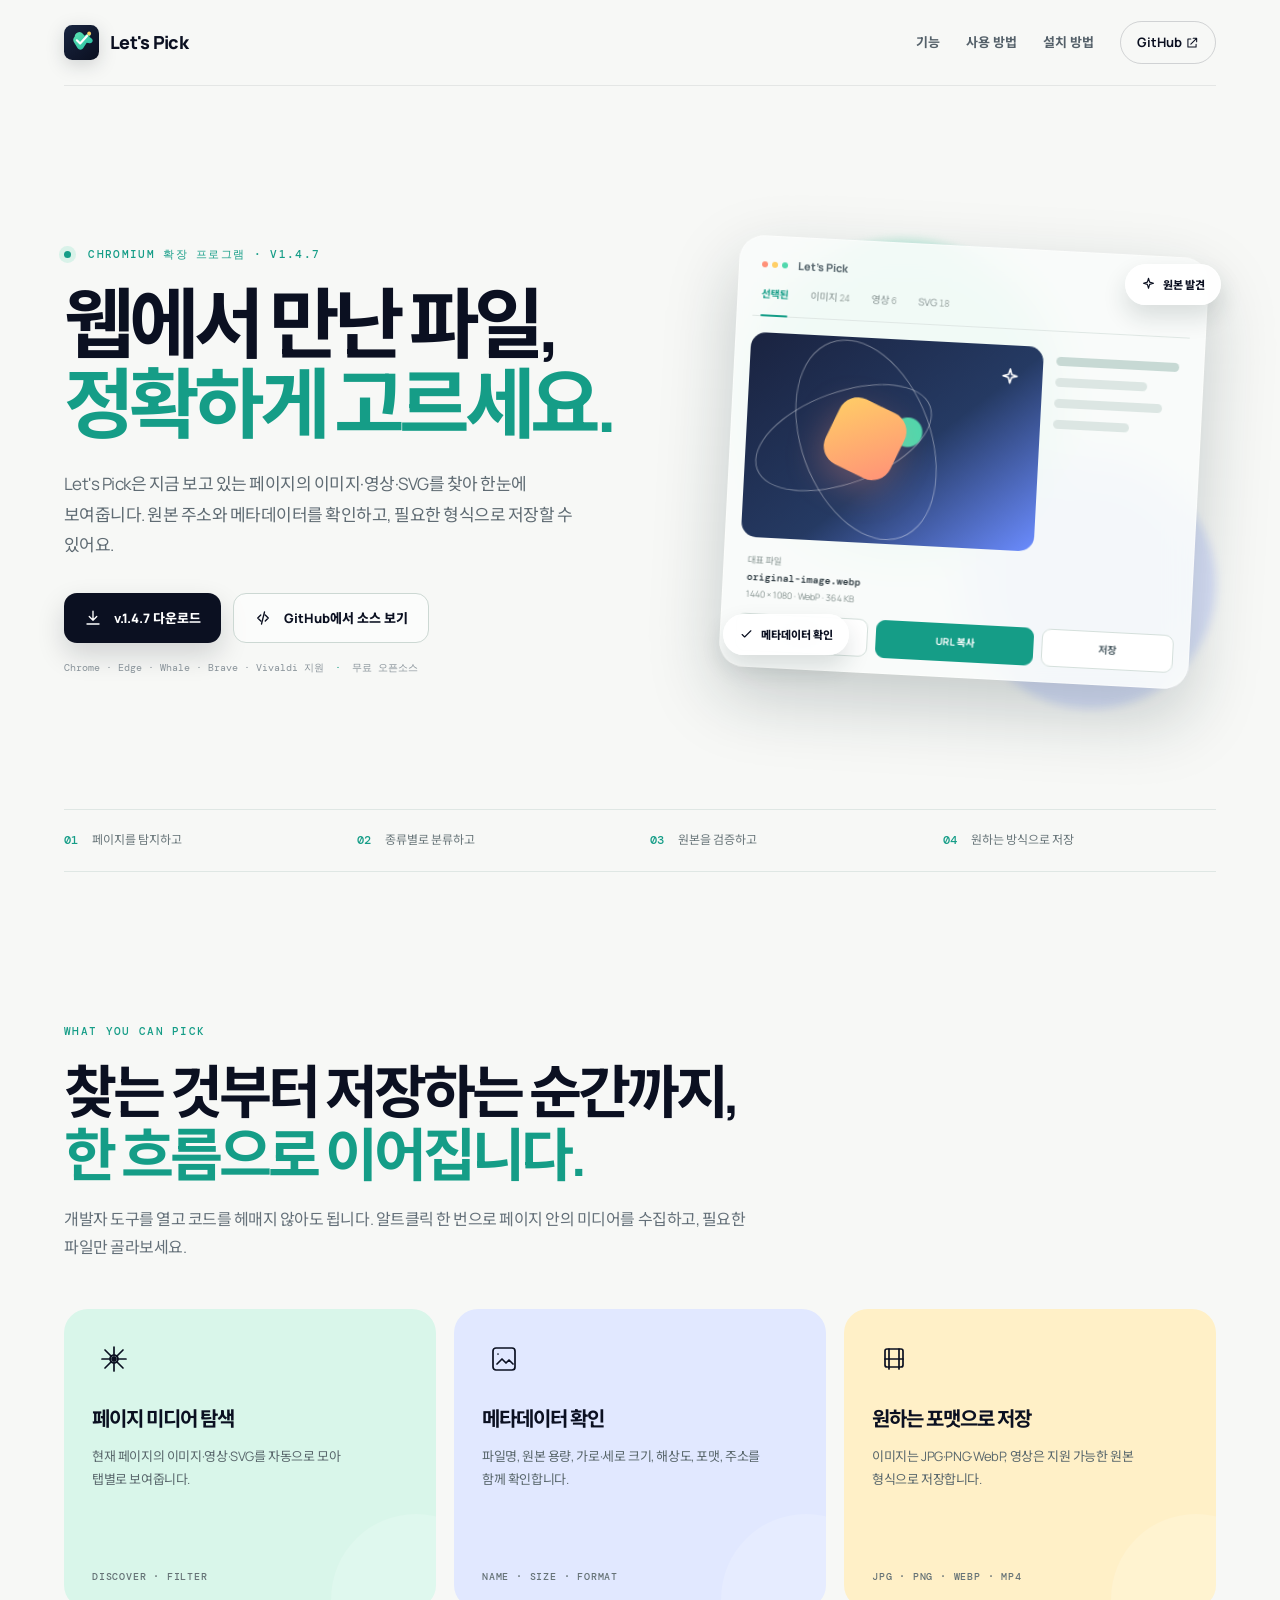
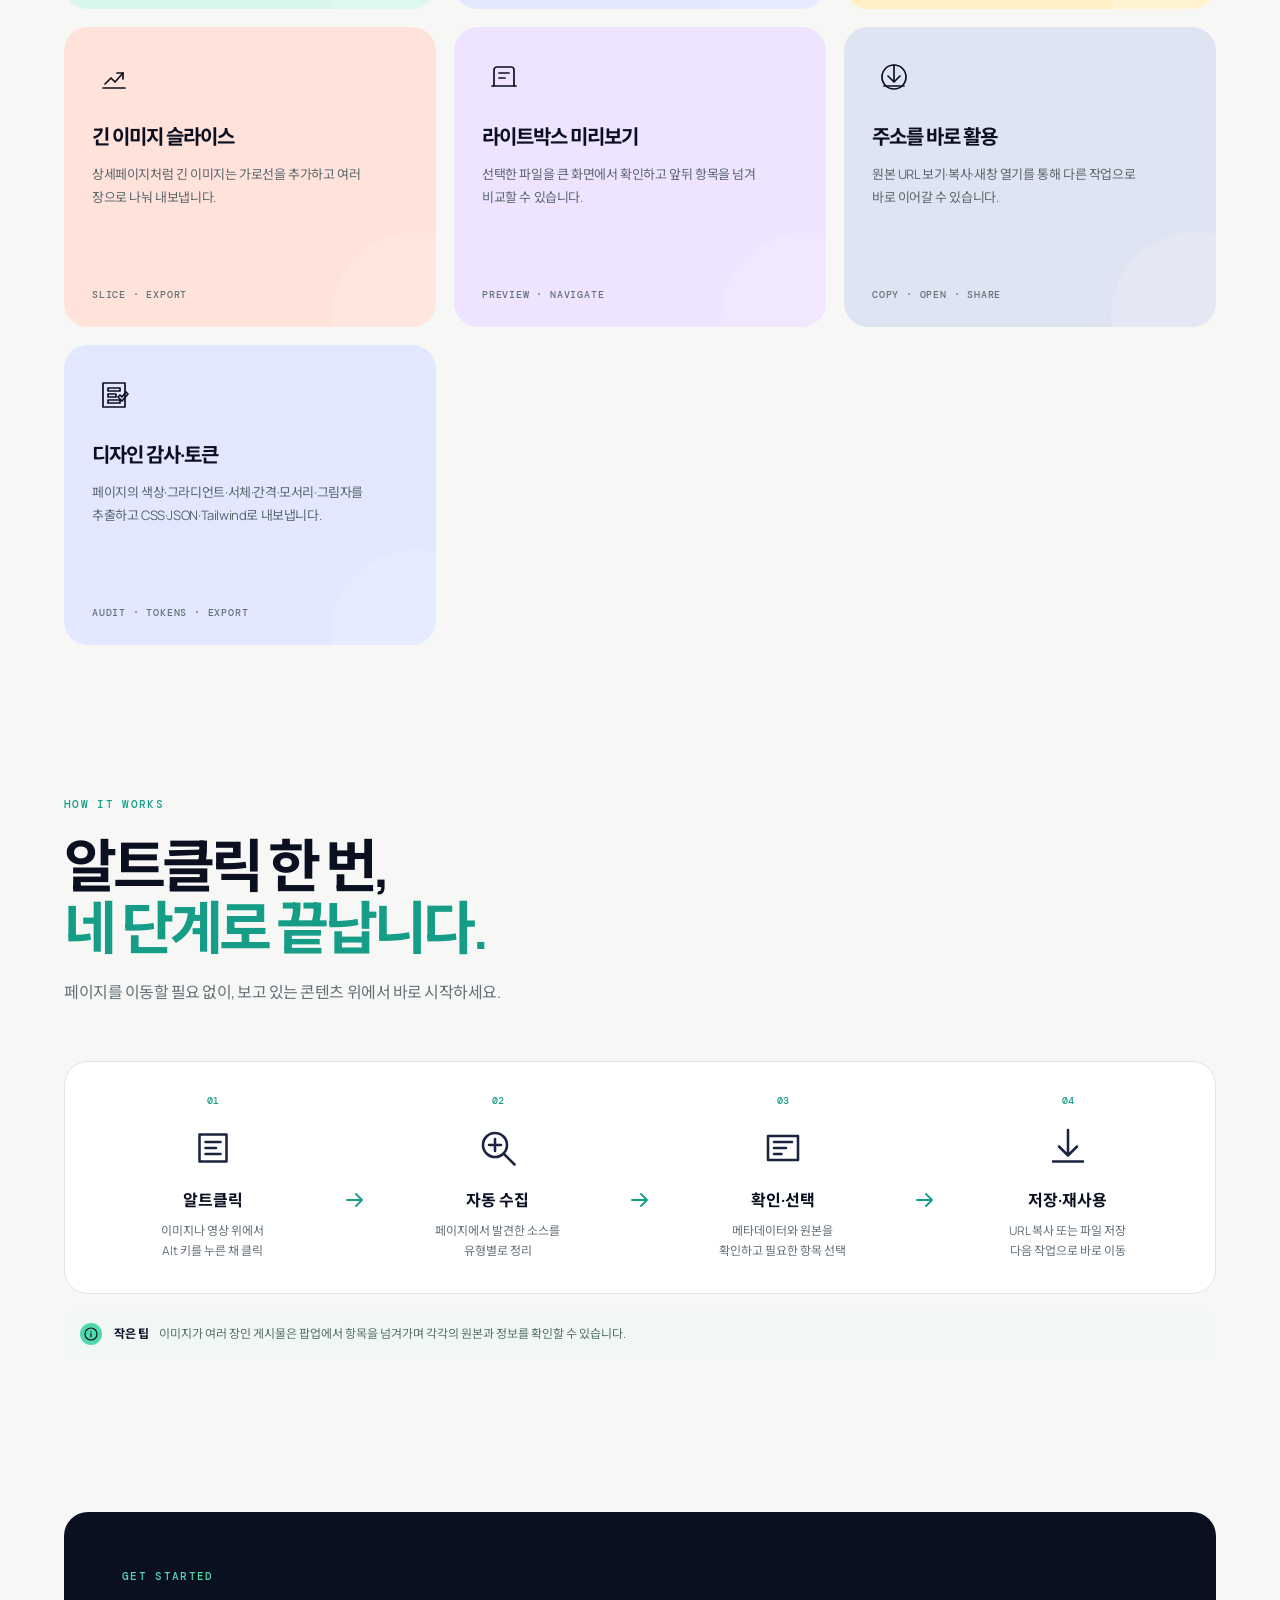
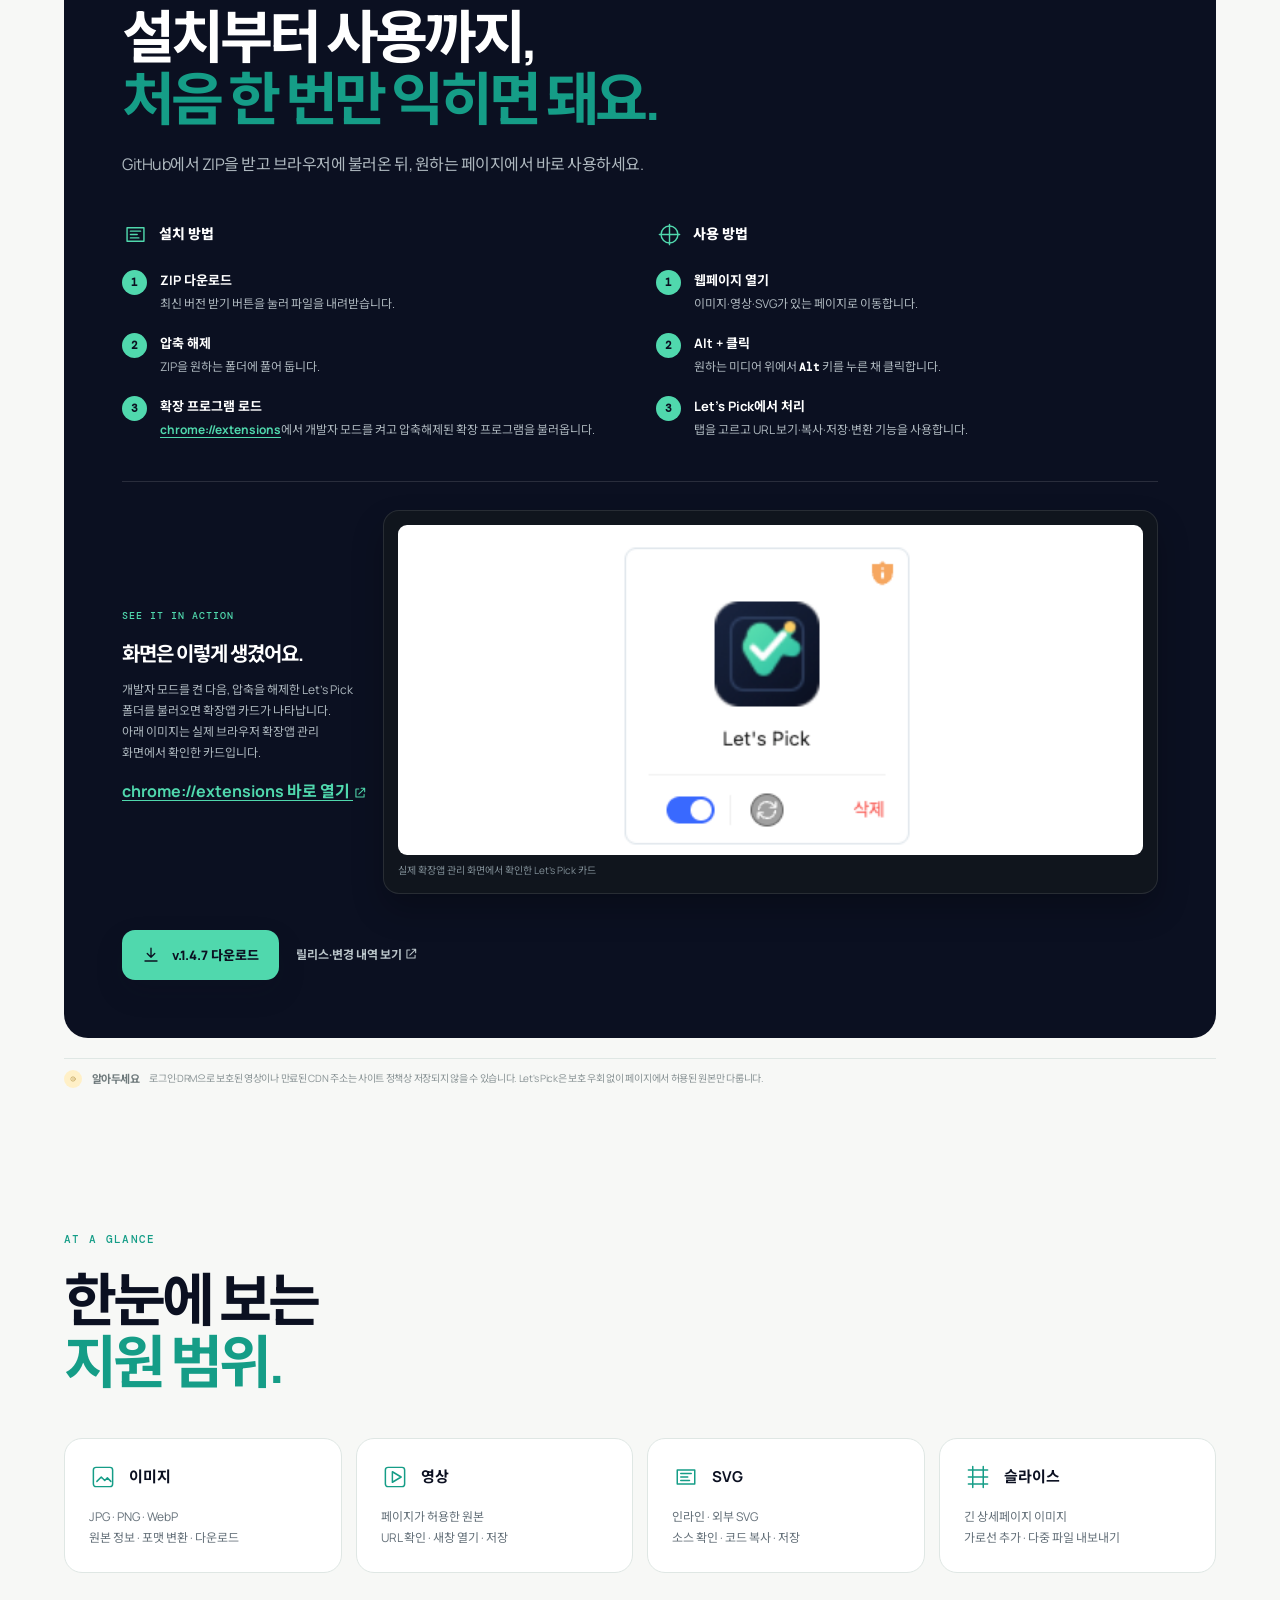
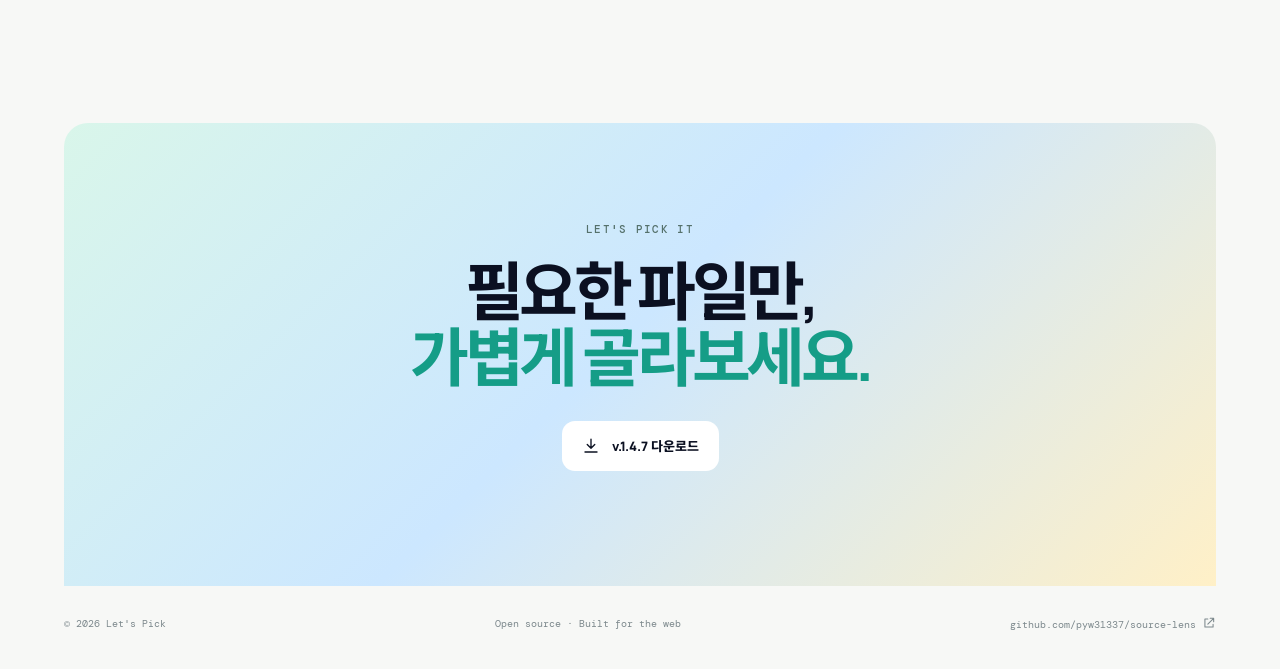
==== index.html @ cd260ec4 "Publish v1.4.7 icon alignment update" ====
<!doctype html>
<html lang="ko">
  <head>
    <meta charset="utf-8" />
    <meta name="viewport" content="width=device-width, initial-scale=1" />
    <meta name="theme-color" content="#f7f8f6" />
    <meta name="description" content="Let's Pick — 웹페이지의 이미지·영상·SVG 원본을 찾아 확인하고 저장하는 Chromium 확장 프로그램." />
    <meta property="og:type" content="website" />
    <meta property="og:site_name" content="Let's Pick" />
    <meta property="og:title" content="Let's Pick — 웹에서 발견한 파일을, 정확하게 고르세요" />
    <meta property="og:description" content="이미지, 영상, SVG의 원본 주소와 메타데이터를 확인하고 필요한 형식으로 저장하세요." />
    <meta property="og:url" content="https://pyw31337.github.io/pick/" />
    <title>Let's Pick — 웹에서 발견한 파일을, 정확하게 고르세요</title>
    <link rel="stylesheet" href="./lets-pick.css" />
    <style>
      .note-foot{grid-column:1 / -1;display:flex;align-items:center;gap:10px;padding:11px 0 0;border:0;border-top:1px solid var(--line);border-radius:0;background:transparent;min-height:0}
      .note-foot .note-mark{width:18px;height:18px;margin:0;font-size:10px}
      .note-foot h3{font-size:11px;margin:0;color:#6f7a7c}
      .note-foot p{font-size:10px;line-height:1.5;margin:0;color:#899395}
      .inline-link{color:var(--mint);font-weight:700;text-decoration:underline;text-underline-offset:3px;text-decoration-thickness:1px;white-space:nowrap}
      .install-screenshot{display:grid;grid-template-columns:minmax(220px,.3fr) minmax(0,1fr);gap:28px;align-items:center;margin-top:42px;padding-top:28px;border-top:1px solid rgba(255,255,255,.12)}
      .screenshot-kicker{font:500 10px 'DM Mono',monospace;letter-spacing:.1em;color:var(--mint)}
      .screenshot-copy h3{font-size:20px;letter-spacing:-.05em;margin:12px 0 10px}.screenshot-copy p{font-size:12px;line-height:1.75;color:#aeb8bf;margin-bottom:16px}.install-screenshot figure{margin:0;min-width:0;padding:14px;border:1px solid rgba(255,255,255,.1);border-radius:16px;background:#10151d;box-shadow:0 16px 32px rgba(0,0,0,.24)}.install-screenshot img{display:block;width:100%;height:clamp(240px,28vw,330px);object-fit:contain;object-position:center;border-radius:9px;background:#fff}.install-screenshot figcaption{font-size:10px;color:#829098;margin-top:8px}
      @media(max-width:620px){.note-foot{align-items:flex-start}.note-foot p{font-size:9px}}
      @media(max-width:760px){.install-screenshot{grid-template-columns:1fr}.screenshot-copy p{max-width:440px}}
    </style>
  </head>
  <body>
    <svg class="icon-sprite" aria-hidden="true" focusable="false">
      <symbol id="icon-download" viewBox="0 0 24 24"><path d="M12 3v12m-5-5 5 5 5-5M4 20h16" /></symbol>
      <symbol id="icon-external" viewBox="0 0 24 24"><path d="M14 4h6v6M20 4 10 14M19 14v5H5V5h5" /></symbol>
      <symbol id="icon-source" viewBox="0 0 24 24"><path d="m9 8-4 4 4 4M15 8l4 4-4 4M14 4l-4 16" /></symbol>
      <symbol id="icon-spark" viewBox="0 0 24 24"><path d="m12 2 1.8 6.2L20 10l-6.2 1.8L12 18l-1.8-6.2L4 10l6.2-1.8L12 2Z" /></symbol>
      <symbol id="icon-check" viewBox="0 0 24 24"><path d="m5 12 4 4L19 6" /></symbol>
      <symbol id="icon-arrow-right" viewBox="0 0 24 24"><path d="M4 12h15m-6-6 6 6-6 6" /></symbol>
      <symbol id="icon-info" viewBox="0 0 24 24"><circle cx="12" cy="12" r="9" /><path d="M12 11v5M12 8h.01" /></symbol>
    </svg>
    <div class="page-shell">
      <header class="site-header">
        <a class="brand" href="./" aria-label="Let's Pick 홈">
          <svg class="brand-mark" viewBox="0 0 128 128" aria-hidden="true">
            <defs>
              <linearGradient id="brand-bg" x1="8" y1="4" x2="120" y2="124" gradientUnits="userSpaceOnUse"><stop stop-color="#18243f" /><stop offset="1" stop-color="#0b1021" /></linearGradient>
              <linearGradient id="brand-accent" x1="22" y1="22" x2="102" y2="106" gradientUnits="userSpaceOnUse"><stop stop-color="#62e6b1" /><stop offset="1" stop-color="#20b9a3" /></linearGradient>
            </defs>
            <rect width="128" height="128" rx="30" fill="url(#brand-bg)" />
            <path d="M39 43a17 17 0 0 1 30-11l6 7 9-6a10 10 0 0 1 14 3l-6 7 9 6a10 10 0 0 1-7 18l-11-2-13 20a12 12 0 0 1-20 0L37 64a17 17 0 0 1 2-21Z" fill="url(#brand-accent)" />
            <path d="m47 56 12 12 25-28" fill="none" stroke="#fff" stroke-width="8" stroke-linecap="round" stroke-linejoin="round" />
            <circle cx="92" cy="31" r="7" fill="#ffcf66" />
          </svg>
          <span>Let's Pick</span>
        </a>
        <nav class="top-nav" aria-label="페이지 메뉴">
          <a href="#features">기능</a>
          <a href="#how-it-works">사용 방법</a>
          <a href="#install">설치 방법</a>
          <a class="nav-cta" href="https://github.com/pyw31337/source-lens" target="_blank" rel="noreferrer">GitHub <svg class="ui-icon ui-icon-inline" aria-hidden="true"><use href="#icon-external" /></svg></a>
        </nav>
      </header>

      <main>
        <section class="hero" aria-labelledby="hero-title">
          <div class="hero-copy">
            <p class="eyebrow"><span class="status-dot"></span> Chromium 확장 프로그램 · v1.4.7</p>
            <h1 id="hero-title">웹에서 만난 파일,<br /><em>정확하게 고르세요.</em></h1>
            <p class="hero-lede">Let's Pick은 지금 보고 있는 페이지의 이미지·영상·SVG를 찾아 한눈에 보여줍니다. 원본 주소와 메타데이터를 확인하고, 필요한 형식으로 저장할 수 있어요.</p>
            <div class="hero-actions">
              <a class="button button-primary" href="./assets/lets-pick-v1.4.7.zip" download><svg class="button-icon" aria-hidden="true"><use href="#icon-download" /></svg> v.1.4.7 다운로드</a>
              <a class="button button-secondary" href="https://github.com/pyw31337/source-lens" target="_blank" rel="noreferrer"><svg class="button-icon" aria-hidden="true"><use href="#icon-source" /></svg> GitHub에서 소스 보기</a>
            </div>
            <p class="microcopy">Chrome · Edge · Whale · Brave · Vivaldi 지원 <span>·</span> 무료 오픈소스</p>
          </div>

          <div class="hero-visual" aria-label="Let's Pick 패널 미리보기">
            <div class="glow glow-a"></div><div class="glow glow-b"></div>
            <div class="panel-window">
              <div class="panel-topbar"><span class="window-dots"><i></i><i></i><i></i></span><span class="panel-title">Let's Pick</span><span class="panel-version">1.4.4</span></div>
              <div class="panel-tabs"><b>선택된</b><span>이미지 <strong>24</strong></span><span>영상 <strong>6</strong></span><span>SVG <strong>18</strong></span></div>
              <div class="panel-preview"><div class="preview-art"><span class="art-orbit orbit-one"></span><span class="art-orbit orbit-two"></span><span class="art-core"></span><svg class="art-star ui-icon" aria-hidden="true"><use href="#icon-spark" /></svg></div><div class="preview-lines"><i></i><i></i><i></i><i></i></div></div>
              <div class="panel-meta"><span>대표 파일</span><b>original-image.webp</b><small>1440 × 1080 · WebP · 364 KB</small></div>
              <div class="panel-actions"><button>URL 보기</button><button class="active">URL 복사</button><button>저장</button></div>
            </div>
            <div class="float-chip chip-one"><svg class="ui-icon" aria-hidden="true"><use href="#icon-spark" /></svg> 원본 발견</div><div class="float-chip chip-two"><svg class="ui-icon" aria-hidden="true"><use href="#icon-check" /></svg> 메타데이터 확인</div>
          </div>
        </section>

        <section class="trust-strip" aria-label="Let's Pick 사용 흐름">
          <div><strong>01</strong><span>페이지를 탐지하고</span></div><div><strong>02</strong><span>종류별로 분류하고</span></div><div><strong>03</strong><span>원본을 검증하고</span></div><div><strong>04</strong><span>원하는 방식으로 저장</span></div>
        </section>

        <section id="features" class="section" aria-labelledby="features-title">
          <div class="section-heading"><p class="eyebrow">WHAT YOU CAN PICK</p><h2 id="features-title">찾는 것부터 저장하는 순간까지,<br /><em>한 흐름으로 이어집니다.</em></h2><p>개발자 도구를 열고 코드를 헤매지 않아도 됩니다. 알트클릭 한 번으로 페이지 안의 미디어를 수집하고, 필요한 파일만 골라보세요.</p></div>
          <div class="feature-grid feature-grid-six">
            <article class="feature-card card-green"><div class="feature-icon icon-line" aria-hidden="true"><svg viewBox="0 0 32 32"><path d="M4 16h24M16 4v24M7 7l18 18M25 7 7 25"/><circle cx="16" cy="16" r="4"/></svg></div><h3>페이지 미디어 탐색</h3><p>현재 페이지의 이미지·영상·SVG를 자동으로 모아 탭별로 보여줍니다.</p><span class="feature-tag">DISCOVER · FILTER</span></article>
            <article class="feature-card card-blue"><div class="feature-icon icon-line" aria-hidden="true"><svg viewBox="0 0 32 32"><rect x="5" y="5" width="22" height="22" rx="3"/><path d="M9 21 14 16l4 4 3-3 4 4M10 11h.01"/></svg></div><h3>메타데이터 확인</h3><p>파일명, 원본 용량, 가로·세로 크기, 해상도, 포맷, 주소를 함께 확인합니다.</p><span class="feature-tag">NAME · SIZE · FORMAT</span></article>
            <article class="feature-card card-yellow"><div class="feature-icon icon-line" aria-hidden="true"><svg viewBox="0 0 32 32"><path d="M7 22V8a2 2 0 0 1 2-2h14a2 2 0 0 1 2 2v14a2 2 0 0 1-2 2H9a2 2 0 0 1-2-2Z"/><path d="M11 6v20M21 6v20M7 16h18"/></svg></div><h3>원하는 포맷으로 저장</h3><p>이미지는 JPG·PNG·WebP, 영상은 지원 가능한 원본 형식으로 저장합니다.</p><span class="feature-tag">JPG · PNG · WEBP · MP4</span></article>
            <article class="feature-card card-coral"><div class="feature-icon icon-line" aria-hidden="true"><svg viewBox="0 0 32 32"><path d="m7 23 6-6 4 4 8-9"/><path d="m19 12 6 0 0 6"/><path d="M5 27h22"/></svg></div><h3>긴 이미지 슬라이스</h3><p>상세페이지처럼 긴 이미지는 가로선을 추가하고 여러 장으로 나눠 내보냅니다.</p><span class="feature-tag">SLICE · EXPORT</span></article>
            <article class="feature-card card-purple"><div class="feature-icon icon-line" aria-hidden="true"><svg viewBox="0 0 32 32"><path d="M6 25V9a3 3 0 0 1 3-3h14a3 3 0 0 1 3 3v16"/><path d="M4 25h24M11 12h10M11 17h6"/></svg></div><h3>라이트박스 미리보기</h3><p>선택한 파일을 큰 화면에서 확인하고 앞뒤 항목을 넘겨 비교할 수 있습니다.</p><span class="feature-tag">PREVIEW · NAVIGATE</span></article>
            <article class="feature-card card-ink"><div class="feature-icon icon-line" aria-hidden="true"><svg viewBox="0 0 32 32"><path d="M16 4v17M10 15l6 6 6-6M6 25h20"/><circle cx="16" cy="16" r="12"/></svg></div><h3>주소를 바로 활용</h3><p>원본 URL 보기·복사·새창 열기를 통해 다른 작업으로 바로 이어갈 수 있습니다.</p><span class="feature-tag">COPY · OPEN · SHARE</span></article>
            <article class="feature-card card-blue"><div class="feature-icon icon-line" aria-hidden="true"><svg viewBox="0 0 32 32"><path d="M5 4h22v24H5V4Zm5 5h12v3H10V9Zm0 6h8v3h-8v-3Zm0 6h12v3H10v-3Z"/><path d="m22 16 2 2 4-5 2 2-6 7-4-4 2-2Z"/></svg></div><h3>디자인 감사·토큰</h3><p>페이지의 색상·그라디언트·서체·간격·모서리·그림자를 추출하고 CSS·JSON·Tailwind로 내보냅니다.</p><span class="feature-tag">AUDIT · TOKENS · EXPORT</span></article>
          </div>
        </section>

        <section id="how-it-works" class="how-section" aria-labelledby="how-title">
          <div class="section-heading"><p class="eyebrow">HOW IT WORKS</p><h2 id="how-title">알트클릭 한 번,<br /><em>네 단계로 끝납니다.</em></h2><p>페이지를 이동할 필요 없이, 보고 있는 콘텐츠 위에서 바로 시작하세요.</p></div>
          <div class="flow-diagram" aria-label="Let's Pick 동작 흐름">
            <div class="flow-step"><span class="flow-number">01</span><div class="flow-icon icon-line"><svg viewBox="0 0 32 32"><path d="M7 7h18v18H7z"/><path d="M11 12h10M11 16h7M11 20h10"/></svg></div><h3>알트클릭</h3><p>이미지나 영상 위에서<br />Alt 키를 누른 채 클릭</p></div><svg class="flow-arrow ui-icon" aria-hidden="true"><use href="#icon-arrow-right" /></svg>
            <div class="flow-step"><span class="flow-number">02</span><div class="flow-icon icon-line"><svg viewBox="0 0 32 32"><circle cx="14" cy="14" r="8"/><path d="m20 20 7 7M14 10v8M10 14h8"/></svg></div><h3>자동 수집</h3><p>페이지에서 발견한 소스를<br />유형별로 정리</p></div><svg class="flow-arrow ui-icon" aria-hidden="true"><use href="#icon-arrow-right" /></svg>
            <div class="flow-step"><span class="flow-number">03</span><div class="flow-icon icon-line"><svg viewBox="0 0 32 32"><path d="M6 8h20v16H6z"/><path d="M10 12h12M10 16h8M10 20h5"/></svg></div><h3>확인·선택</h3><p>메타데이터와 원본을<br />확인하고 필요한 항목 선택</p></div><svg class="flow-arrow ui-icon" aria-hidden="true"><use href="#icon-arrow-right" /></svg>
            <div class="flow-step"><span class="flow-number">04</span><div class="flow-icon icon-line"><svg viewBox="0 0 32 32"><path d="M16 4v17M10 15l6 6 6-6M6 25h20"/></svg></div><h3>저장·재사용</h3><p>URL 복사 또는 파일 저장<br />다음 작업으로 바로 이동</p></div>
          </div>
          <div class="tip-row"><svg class="tip-icon ui-icon" aria-hidden="true"><use href="#icon-info" /></svg><p><strong>작은 팁</strong> 이미지가 여러 장인 게시물은 팝업에서 항목을 넘겨가며 각각의 원본과 정보를 확인할 수 있습니다.</p></div>
        </section>

        <section id="install" class="install-section" aria-labelledby="install-title">
          <div class="install-card">
            <div class="section-heading"><p class="eyebrow">GET STARTED</p><h2 id="install-title">설치부터 사용까지,<br /><em>처음 한 번만 익히면 돼요.</em></h2><p>GitHub에서 ZIP을 받고 브라우저에 불러온 뒤, 원하는 페이지에서 바로 사용하세요.</p></div>
            <div class="guide-columns">
              <div class="guide-block"><div class="guide-label"><span class="guide-icon icon-line"><svg viewBox="0 0 32 32"><path d="M6 8h20v16H6z"/><path d="M10 12h12M10 16h8M10 20h10"/></svg></span><span>설치 방법</span></div><ol class="steps"><li><span>1</span><div><strong>ZIP 다운로드</strong><p>최신 버전 받기 버튼을 눌러 파일을 내려받습니다.</p></div></li><li><span>2</span><div><strong>압축 해제</strong><p>ZIP을 원하는 폴더에 풀어 둡니다.</p></div></li><li><span>3</span><div><strong>확장 프로그램 로드</strong><p><a class="inline-link" href="chrome://extensions">chrome://extensions</a>에서 개발자 모드를 켜고 압축해제된 확장 프로그램을 불러옵니다.</p></div></li></ol></div>
              <div class="guide-block guide-use"><div class="guide-label"><span class="guide-icon icon-line"><svg viewBox="0 0 32 32"><path d="M16 4v24M4 16h24"/><circle cx="16" cy="16" r="10"/></svg></span><span>사용 방법</span></div><ol class="steps"><li><span>1</span><div><strong>웹페이지 열기</strong><p>이미지·영상·SVG가 있는 페이지로 이동합니다.</p></div></li><li><span>2</span><div><strong>Alt + 클릭</strong><p>원하는 미디어 위에서 <b>Alt</b> 키를 누른 채 클릭합니다.</p></div></li><li><span>3</span><div><strong>Let's Pick에서 처리</strong><p>탭을 고르고 URL 보기·복사·저장·변환 기능을 사용합니다.</p></div></li></ol></div>
            </div>
            <div class="install-screenshot">
              <div class="screenshot-copy"><span class="screenshot-kicker">SEE IT IN ACTION</span><h3>화면은 이렇게 생겼어요.</h3><p>개발자 모드를 켠 다음, 압축을 해제한 Let's Pick 폴더를 불러오면 확장앱 카드가 나타납니다. 아래 이미지는 실제 브라우저 확장앱 관리 화면에서 확인한 카드입니다.</p><a class="inline-link" href="chrome://extensions">chrome://extensions 바로 열기 <svg class="ui-icon ui-icon-inline" aria-hidden="true"><use href="#icon-external" /></svg></a></div>
              <figure><img src="./assets/chrome-extensions-install.png?v=1.4.7" alt="실제 브라우저 확장앱 관리 화면에 표시된 Let's Pick 카드" /><figcaption>실제 확장앱 관리 화면에서 확인한 Let's Pick 카드</figcaption></figure>
            </div>
            <div class="install-actions"><a class="button button-primary" href="./assets/lets-pick-v1.4.7.zip" download><svg class="button-icon" aria-hidden="true"><use href="#icon-download" /></svg> v.1.4.7 다운로드</a><a class="text-link" href="https://github.com/pyw31337/source-lens/releases" target="_blank" rel="noreferrer">릴리스·변경 내역 보기 <svg class="ui-icon ui-icon-inline" aria-hidden="true"><use href="#icon-external" /></svg></a></div>
          </div>
          <aside class="note-card note-foot"><svg class="note-mark ui-icon" aria-hidden="true"><use href="#icon-info" /></svg><h3>알아두세요</h3><p>로그인·DRM으로 보호된 영상이나 만료된 CDN 주소는 사이트 정책상 저장되지 않을 수 있습니다. Let's Pick은 보호 우회 없이 페이지에서 허용된 원본만 다룹니다.</p></aside>
        </section>

        <section class="details-section" aria-labelledby="details-title"><div class="section-heading"><p class="eyebrow">AT A GLANCE</p><h2 id="details-title">한눈에 보는<br /><em>지원 범위.</em></h2></div><div class="details-grid"><div class="detail-item"><div class="detail-top"><span class="detail-symbol icon-line"><svg viewBox="0 0 32 32"><rect x="5" y="5" width="22" height="22" rx="3"/><path d="M9 21 14 16l4 4 3-3 4 4"/></svg></span><strong>이미지</strong></div><p>JPG · PNG · WebP<br />원본 정보 · 포맷 변환 · 다운로드</p></div><div class="detail-item"><div class="detail-top"><span class="detail-symbol icon-line"><svg viewBox="0 0 32 32"><path d="m13 10 10 6-10 6V10Z"/><rect x="5" y="5" width="22" height="22" rx="3"/></svg></span><strong>영상</strong></div><p>페이지가 허용한 원본<br />URL 확인 · 새창 열기 · 저장</p></div><div class="detail-item"><div class="detail-top"><span class="detail-symbol icon-line"><svg viewBox="0 0 32 32"><path d="M6 8h20v16H6z"/><path d="M10 12h12M10 16h8M10 20h10"/></svg></span><strong>SVG</strong></div><p>인라인 · 외부 SVG<br />소스 확인 · 코드 복사 · 저장</p></div><div class="detail-item"><div class="detail-top"><span class="detail-symbol icon-line"><svg viewBox="0 0 32 32"><path d="M5 8h22M5 16h22M5 24h22"/><path d="M10 4v24M22 4v24"/></svg></span><strong>슬라이스</strong></div><p>긴 상세페이지 이미지<br />가로선 추가 · 다중 파일 내보내기</p></div></div></section>

        <section class="closing" aria-labelledby="closing-title"><p class="eyebrow">LET'S PICK IT</p><h2 id="closing-title">필요한 파일만,<br /><em>가볍게 골라보세요.</em></h2><a class="button button-light" href="./assets/lets-pick-v1.4.7.zip" download><svg class="button-icon" aria-hidden="true"><use href="#icon-download" /></svg> v.1.4.7 다운로드</a></section>
      </main>

      <footer class="site-footer"><span>© 2026 Let's Pick</span><span>Open source · Built for the web</span><a href="https://github.com/pyw31337/source-lens" target="_blank" rel="noreferrer">github.com/pyw31337/source-lens <svg class="ui-icon ui-icon-inline" aria-hidden="true"><use href="#icon-external" /></svg></a></footer>
    </div>
  </body>
</html>
---- lets-pick.css ----
@import url('https://fonts.googleapis.com/css2?family=DM+Mono:wght@400;500&family=Manrope:wght@400;500;600;700;800&family=Noto+Sans+KR:wght@400;500;600;700;800&display=swap');

:root{--ink:#0b1021;--ink-soft:#1a2340;--paper:#f7f8f6;--muted:#647079;--line:#dfe7e4;--mint:#50d8ad;--mint-deep:#159d87;--yellow:#ffcf66;--blue:#7996ff;--coral:#ff9078;--purple:#dfc8ff;--radius:24px}
*{box-sizing:border-box}
html{scroll-behavior:smooth}
body{margin:0;background:var(--paper);color:var(--ink);font-family:Manrope,'Noto Sans KR',system-ui,sans-serif;line-height:1.55;overflow-x:hidden;word-break:keep-all;overflow-wrap:break-word}
a{color:inherit;text-decoration:none}button{font:inherit}h1,h2,h3,p,li{word-break:keep-all;overflow-wrap:break-word}
.page-shell{max-width:1440px;margin:0 auto;padding:0 clamp(22px,5vw,76px)}
.site-header{height:86px;display:flex;align-items:center;justify-content:space-between;border-bottom:1px solid rgba(11,16,33,.08)}
.brand{display:inline-flex;align-items:center;gap:11px;font-size:18px;font-weight:800;letter-spacing:-.04em}.brand-mark{width:35px;height:35px;filter:drop-shadow(0 5px 9px rgba(11,16,33,.16))}
.top-nav{display:flex;align-items:center;gap:26px;font-size:13px;font-weight:700;color:#55616a}.top-nav a{transition:color .2s ease}.top-nav a:hover{color:var(--ink)}.top-nav .nav-cta{color:var(--ink);padding:10px 16px;border:1px solid rgba(11,16,33,.16);border-radius:99px}
.hero{display:grid;grid-template-columns:minmax(0,1fr) minmax(420px,.9fr);gap:clamp(30px,7vw,110px);align-items:center;padding:clamp(76px,10vw,145px) 0 100px}.eyebrow{font:500 11px/1.2 'DM Mono',monospace;letter-spacing:.12em;text-transform:uppercase;color:var(--mint-deep);margin:0 0 22px}.status-dot{width:7px;height:7px;border-radius:99px;display:inline-block;background:var(--mint-deep);box-shadow:0 0 0 5px rgba(80,216,173,.18);margin-right:9px}
h1,h2,h3,p{margin-top:0}h1{font-size:clamp(42px,6vw,78px);line-height:1.04;letter-spacing:-.075em;margin-bottom:26px}h1 em,h2 em{font-style:normal;color:var(--mint-deep)}.hero-lede{max-width:540px;color:#5f6b73;font-size:17px;line-height:1.8;margin-bottom:32px;letter-spacing:-.03em}
.hero-actions,.install-actions{display:flex;align-items:center;gap:12px;flex-wrap:wrap}.button{display:inline-flex;align-items:center;justify-content:center;gap:12px;min-height:50px;padding:0 20px;border-radius:13px;font-size:13px;font-weight:800;white-space:nowrap;transition:transform .2s ease,box-shadow .2s ease,background .2s ease}.button:hover{transform:translateY(-2px)}.button-icon{font-size:18px;line-height:1}.button-primary{background:var(--ink);color:#fff;box-shadow:0 12px 28px rgba(11,16,33,.16)}.button-primary:hover{box-shadow:0 17px 34px rgba(11,16,33,.22)}.button-secondary{border:1px solid #ccd8d3;background:rgba(255,255,255,.56)}.button-light{background:#fff;color:var(--ink)}.microcopy{font:400 10px 'DM Mono',monospace;color:#89939a;margin:18px 0 0}.microcopy span{padding:0 5px;color:var(--mint-deep)}
.hero-visual{position:relative;min-height:495px;display:flex;align-items:center;justify-content:center}.glow{position:absolute;border-radius:50%;filter:blur(4px)}.glow-a{width:320px;height:320px;background:rgba(80,216,173,.3);top:5%;left:6%}.glow-b{width:250px;height:250px;background:rgba(121,150,255,.24);bottom:0;right:0}.panel-window{position:relative;z-index:1;width:min(100%,470px);padding:15px;border:1px solid rgba(255,255,255,.38);border-radius:25px;background:rgba(249,252,251,.84);box-shadow:0 28px 70px rgba(20,40,45,.22);backdrop-filter:blur(20px);transform:rotate(3deg)}
.panel-topbar{display:flex;align-items:center;gap:10px;padding:4px 7px 14px;color:#5e6d74;font-size:11px;font-weight:800}.window-dots{display:flex;gap:4px}.window-dots i{display:block;width:6px;height:6px;border-radius:50%;background:#d4dfdc}.window-dots i:first-child{background:#ff9078}.window-dots i:nth-child(2){background:#ffcf66}.window-dots i:nth-child(3){background:#50d8ad}.panel-version{margin-left:auto;font:400 9px 'DM Mono',monospace;color:#96a19f}.panel-tabs{display:flex;gap:22px;padding:0 8px 13px;border-bottom:1px solid var(--line);font-size:10px;color:#84908f}.panel-tabs b{color:var(--mint-deep);position:relative}.panel-tabs b:after{content:'';position:absolute;left:0;right:0;bottom:-14px;height:2px;border-radius:2px;background:var(--mint-deep)}.panel-tabs strong{font:400 9px 'DM Mono',monospace;color:#9da8a4}.panel-preview{display:grid;grid-template-columns:1.55fr .7fr;gap:13px;padding-top:16px}.preview-art{height:205px;position:relative;overflow:hidden;border-radius:15px;background:radial-gradient(circle at 55% 45%,#50d8ad 0 7%,transparent 8%),linear-gradient(140deg,#1a2340 0%,#253a63 56%,#6b8cff 100%)}.art-orbit{position:absolute;border:1px solid rgba(255,255,255,.38);border-radius:50%;transform:rotate(-23deg)}.orbit-one{width:185px;height:92px;left:5px;top:55px}.orbit-two{width:130px;height:208px;left:55px;top:-2px}.art-core{position:absolute;width:72px;height:72px;border-radius:20px;background:linear-gradient(135deg,#ffcf66,#ff9078);left:83px;top:65px;transform:rotate(23deg);box-shadow:0 12px 35px rgba(255,144,120,.3)}.art-star{position:absolute;color:#fff;right:22px;top:22px;font-size:21px}.preview-lines{padding:9px 0}.preview-lines i{display:block;height:9px;border-radius:9px;background:#dce6e3;margin-bottom:12px}.preview-lines i:first-child{width:93%;background:#c7d9d4}.preview-lines i:nth-child(2){width:70%}.preview-lines i:nth-child(3){width:82%}.preview-lines i:nth-child(4){width:58%}.panel-meta{display:flex;flex-direction:column;gap:4px;padding:16px 8px 12px}.panel-meta span,.panel-meta small{font-size:9px;color:#83908e}.panel-meta b{font:500 10px 'DM Mono',monospace;color:#26333a}.panel-actions{display:grid;grid-template-columns:1fr 1.2fr 1fr;gap:8px}.panel-actions button{border:1px solid #d4dfdb;border-radius:9px;background:#fff;padding:10px 4px;font-size:10px;font-weight:700;color:#506067}.panel-actions button.active{border-color:var(--mint-deep);background:var(--mint-deep);color:#fff}.float-chip{position:absolute;z-index:2;padding:11px 15px;background:rgba(255,255,255,.9);border:1px solid rgba(255,255,255,.7);border-radius:99px;box-shadow:0 12px 25px rgba(23,41,46,.14);font-size:11px;font-weight:800;backdrop-filter:blur(12px)}.float-chip span{margin-right:6px;color:var(--mint-deep)}.chip-one{top:10%;right:-1%}.chip-two{bottom:11%;left:2%}.chip-two span{color:#d29e24}
.trust-strip{display:grid;grid-template-columns:repeat(4,1fr);gap:20px;padding:21px 0;border-top:1px solid var(--line);border-bottom:1px solid var(--line);color:#69767a}.trust-strip div{display:flex;align-items:center;gap:14px;font-size:12px}.trust-strip strong{font:500 12px 'DM Mono',monospace;color:var(--mint-deep)}
.section{padding:clamp(95px,12vw,160px) 0}.section-heading{max-width:700px}.section-heading h2{font-size:clamp(34px,4.5vw,58px);line-height:1.08;letter-spacing:-.07em;margin-bottom:20px}.section-heading>p:last-child{font-size:16px;color:var(--muted);line-height:1.75;letter-spacing:-.03em}.feature-grid{display:grid;gap:18px;margin-top:48px}.feature-grid-six{grid-template-columns:repeat(3,1fr)}.feature-card{min-height:300px;padding:28px;border-radius:var(--radius);position:relative;overflow:hidden}.feature-card:after{content:'';position:absolute;width:170px;height:170px;border-radius:50%;right:-65px;bottom:-75px;background:rgba(255,255,255,.16)}.card-green{background:#d9f6ea}.card-blue{background:#e1e8ff}.card-yellow{background:#fff0c7}.card-coral{background:#ffe2da}.card-purple{background:#eee4ff}.card-ink{background:#dfe4f2}.feature-icon{width:44px;height:44px;display:grid;place-items:center;color:var(--ink)}.icon-line svg{width:100%;height:100%;fill:none;stroke:currentColor;stroke-width:1.7;stroke-linecap:round;stroke-linejoin:round}.feature-card h3{font-size:20px;letter-spacing:-.05em;margin:22px 0 11px}.feature-card p{max-width:280px;font-size:13px;color:#59676c;line-height:1.75;letter-spacing:-.03em}.feature-tag{position:absolute;left:28px;bottom:26px;font:500 10px 'DM Mono',monospace;color:#657276;letter-spacing:.08em}
.how-section{padding:0 0 clamp(100px,12vw,160px)}.flow-diagram{display:grid;grid-template-columns:1fr auto 1fr auto 1fr auto 1fr;align-items:start;gap:15px;margin-top:55px;padding:32px;border:1px solid var(--line);border-radius:var(--radius);background:#fff}.flow-step{text-align:center;position:relative}.flow-number{display:block;font:500 10px 'DM Mono',monospace;color:var(--mint-deep);margin-bottom:17px}.flow-icon{width:48px;height:48px;margin:0 auto 16px;color:var(--ink-soft)}.flow-step h3{font-size:16px;margin-bottom:8px}.flow-step p{font-size:12px;line-height:1.7;color:var(--muted);margin:0}.flow-arrow{align-self:center;margin-top:45px;font-size:24px;color:var(--mint-deep)}.tip-row{display:flex;align-items:center;gap:12px;margin-top:16px;padding:13px 16px;border-radius:14px;background:#f0f7f4;color:#547069;font-size:12px}.tip-row p{margin:0}.tip-row strong{color:var(--ink);margin-right:8px}.tip-icon{display:grid;place-items:center;flex:none;width:22px;height:22px;border-radius:50%;background:var(--mint);color:var(--ink);font:700 12px 'DM Mono',monospace}
.install-section{display:block;padding-bottom:145px}.install-card{width:100%;background:var(--ink);color:#fff;border-radius:var(--radius);padding:clamp(30px,5vw,58px)}.install-card .eyebrow{color:var(--mint)}.install-card .section-heading>p:last-child{color:#aeb8bf}.guide-columns{display:grid;grid-template-columns:1fr 1fr;gap:32px;margin-top:43px}.guide-block{min-width:0}.guide-label{display:flex;align-items:center;gap:10px;color:#fff;font-weight:800;font-size:14px}.guide-icon{width:27px;height:27px;color:var(--mint)}.steps{list-style:none;padding:0;margin:22px 0 0;display:grid;gap:19px}.steps li{display:flex;align-items:flex-start;gap:13px}.steps li>span{display:grid;place-items:center;flex:none;width:25px;height:25px;border-radius:50%;background:var(--mint);color:var(--ink);font:700 11px 'DM Mono',monospace}.steps strong{display:block;margin-bottom:4px;font-size:13px}.steps p{margin:0;color:#aeb8bf;font-size:12px;line-height:1.65}.steps b{color:#fff;font-family:'DM Mono',monospace;font-size:11px}.install-actions{margin-top:36px}.install-card .button-primary{background:var(--mint);color:var(--ink)}.text-link{font-size:12px;font-weight:700;color:#b9c4c9;margin-left:5px}.note-card{margin-top:20px;padding:31px;border:1px solid var(--line);border-radius:var(--radius);background:#fff}.note-mark{display:grid;place-items:center;width:30px;height:30px;border-radius:50%;background:#fff0c7;color:#9d741e;font:700 13px 'DM Mono',monospace;margin-bottom:34px}.note-card h3{font-size:19px;letter-spacing:-.05em;margin-bottom:12px}.note-card p{font-size:11px;line-height:1.8;color:#7a8589;letter-spacing:-.03em}
.details-section{padding:0 0 150px}.details-grid{display:grid;grid-template-columns:repeat(4,1fr);gap:14px;margin-top:45px}.detail-item{padding:24px;border:1px solid var(--line);border-radius:18px;background:#fff}.detail-top{display:flex;align-items:center;gap:12px;margin-bottom:15px}.detail-symbol{width:28px;height:28px;color:var(--mint-deep)}.detail-item strong{font-size:15px}.detail-item p{font-size:12px;line-height:1.75;color:var(--muted);margin:0}
.closing{padding:100px 30px 115px;border-radius:var(--radius) var(--radius) 0 0;text-align:center;background:linear-gradient(135deg,#d9f6ea,#cce7ff 48%,#fff0c7)}.closing .eyebrow{color:#55716b}.closing h2{font-size:clamp(38px,5vw,64px);line-height:1.04;letter-spacing:-.07em;margin-bottom:30px}.site-footer{display:flex;justify-content:space-between;align-items:center;gap:14px;padding:30px 0 38px;color:#7c888c;font:400 10px 'DM Mono',monospace}.site-footer a:hover{color:var(--ink)}
@media(max-width:1000px){.hero{grid-template-columns:1fr;padding-top:72px}.hero-visual{min-height:430px;max-width:610px}.feature-grid-six{grid-template-columns:repeat(2,1fr)}.install-section{grid-template-columns:1fr;padding-bottom:100px}.note-card{min-height:210px}.details-grid{grid-template-columns:repeat(2,1fr)}.site-footer{flex-wrap:wrap}.site-footer a{width:100%}}
@media(max-width:760px){.flow-diagram{grid-template-columns:1fr 1fr;gap:28px 16px}.flow-arrow{display:none}.flow-step p{font-size:11px}.guide-columns{grid-template-columns:1fr;gap:32px}}
@media(max-width:620px){.page-shell{padding:0 18px}.site-header{height:72px}.top-nav{gap:13px;font-size:11px}.top-nav a:not(.nav-cta){display:none}.top-nav .nav-cta{padding:8px 12px}.hero{padding:60px 0 70px}h1{font-size:48px}.hero-lede{font-size:15px}.hero-actions{display:grid;grid-template-columns:1fr}.button{width:100%}.hero-visual{min-height:370px}.panel-window{transform:rotate(1.5deg);padding:11px}.panel-preview{grid-template-columns:1.35fr .65fr}.preview-art{height:165px}.art-core{left:58px;top:51px}.orbit-one{left:-3px;top:46px}.orbit-two{left:33px}.chip-one{right:-4px}.chip-two{left:-4px}.trust-strip{grid-template-columns:repeat(2,1fr);gap:14px}.trust-strip div{display:block;text-align:center}.trust-strip strong{display:block;margin-bottom:5px}.trust-strip span{font-size:10px}.section{padding:92px 0}.section-heading h2{font-size:39px}.feature-grid-six{grid-template-columns:1fr}.feature-card{min-height:260px;padding:24px}.install-card{padding:28px 22px}.note-card{padding:26px}.details-grid{grid-template-columns:1fr}.closing{padding:80px 18px 90px}.closing h2{font-size:45px}.site-footer{display:grid;gap:9px}}

/* Shared icon and scrollbar module: every control uses the same stroke, size, and tone. */
:root{--icon-stroke:1.8px}
html{scrollbar-color:#91a59f #edf3f0;scrollbar-width:thin}
::-webkit-scrollbar{width:10px;height:10px}
::-webkit-scrollbar-track{background:#edf3f0}
::-webkit-scrollbar-thumb{background:#91a59f;border:3px solid #edf3f0;border-radius:999px}
::-webkit-scrollbar-thumb:hover{background:#5f7b72}
.icon-sprite{position:absolute;width:0;height:0;overflow:hidden}
.ui-icon{width:18px;height:18px;display:inline-block;flex:none;fill:none;stroke:currentColor;stroke-width:var(--icon-stroke);stroke-linecap:round;stroke-linejoin:round;vertical-align:-.22em}
.ui-icon-inline{width:14px;height:14px;vertical-align:-.18em}
.button-icon{width:18px;height:18px;fill:none;stroke:currentColor;stroke-width:var(--icon-stroke);stroke-linecap:round;stroke-linejoin:round}
.art-star{width:21px;height:21px}
.float-chip{display:inline-flex;align-items:center;gap:7px}
.float-chip .ui-icon{width:15px;height:15px}
.flow-arrow{width:24px;height:24px;font-size:0}
.tip-icon{width:22px;height:22px;padding:3px;border-radius:50%;background:var(--mint);color:var(--ink)}
.note-mark{width:30px;height:30px;padding:6px;border-radius:50%;background:#fff0c7;color:#9d741e;margin-bottom:34px}
.feature-icon{overflow:hidden}.feature-icon .icon-line svg,.feature-icon.icon-line svg{display:block;width:32px;height:32px;max-width:32px;max-height:32px;overflow:visible}
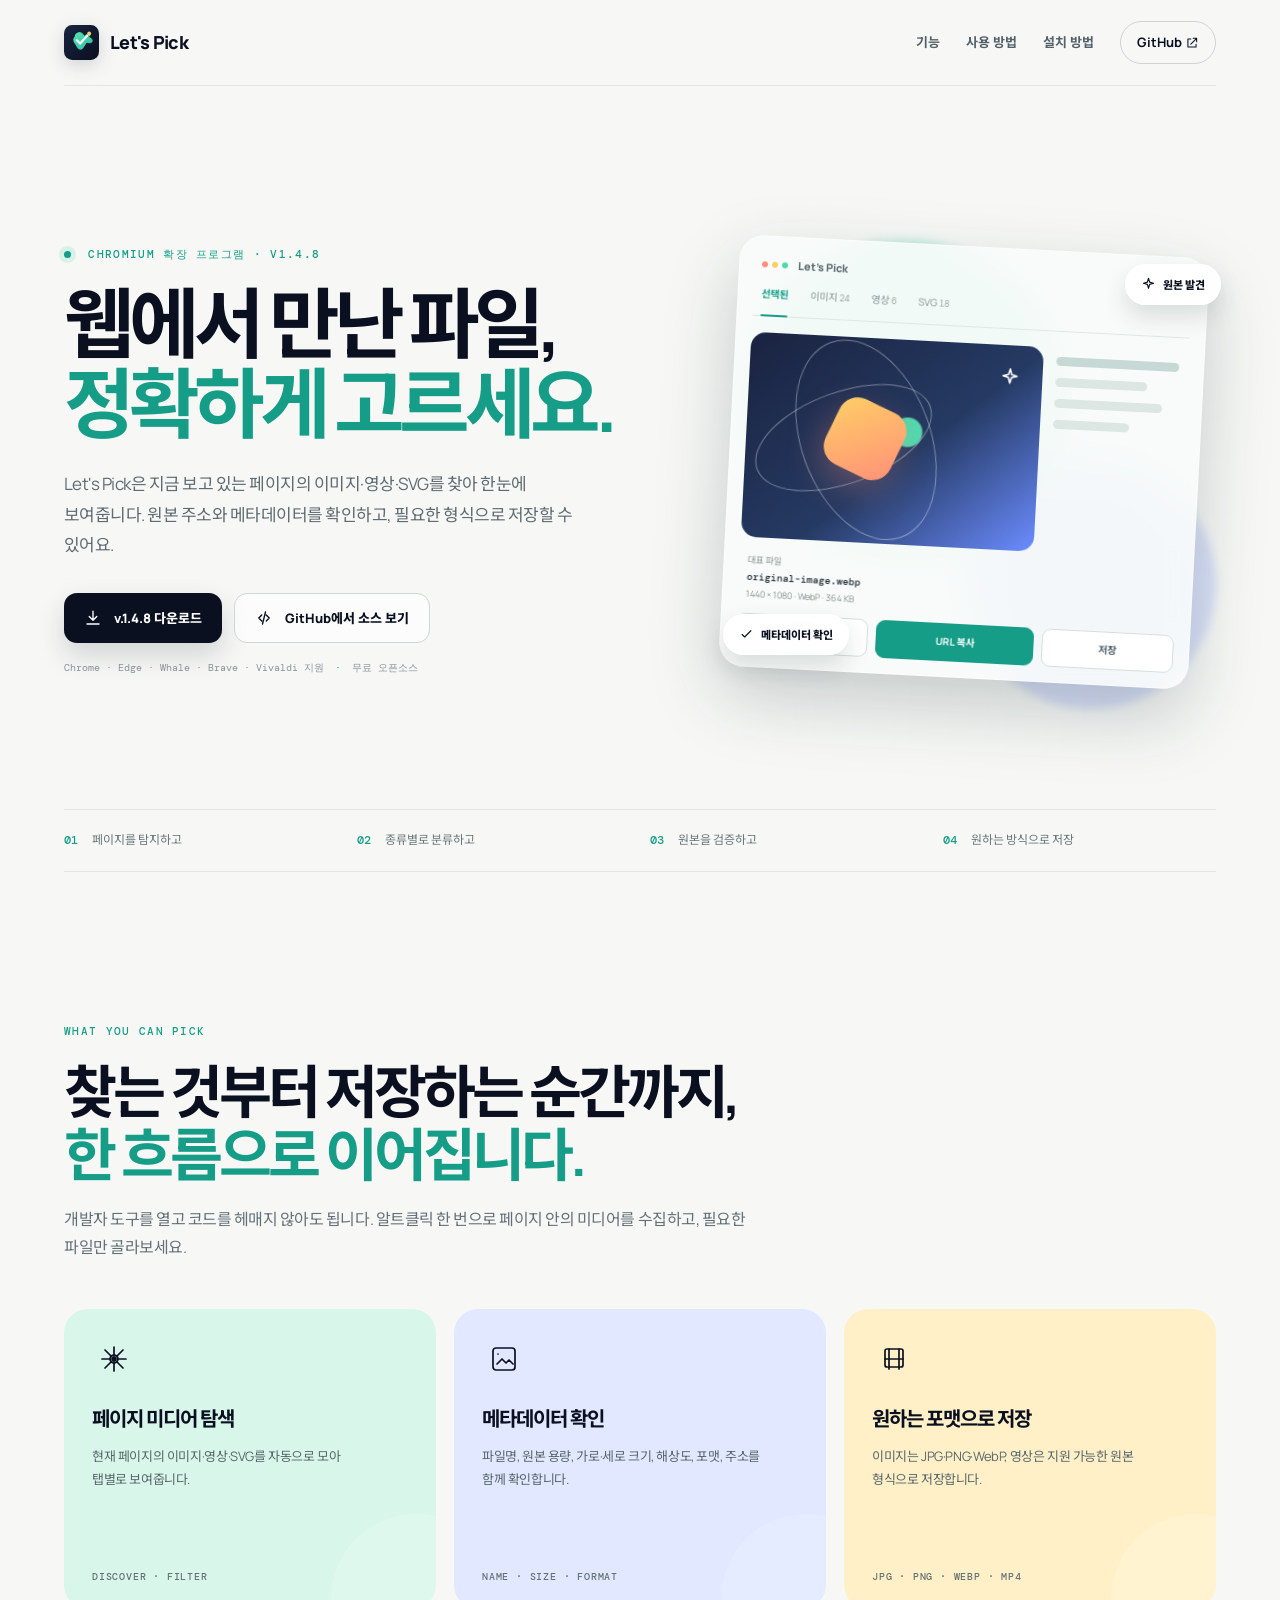
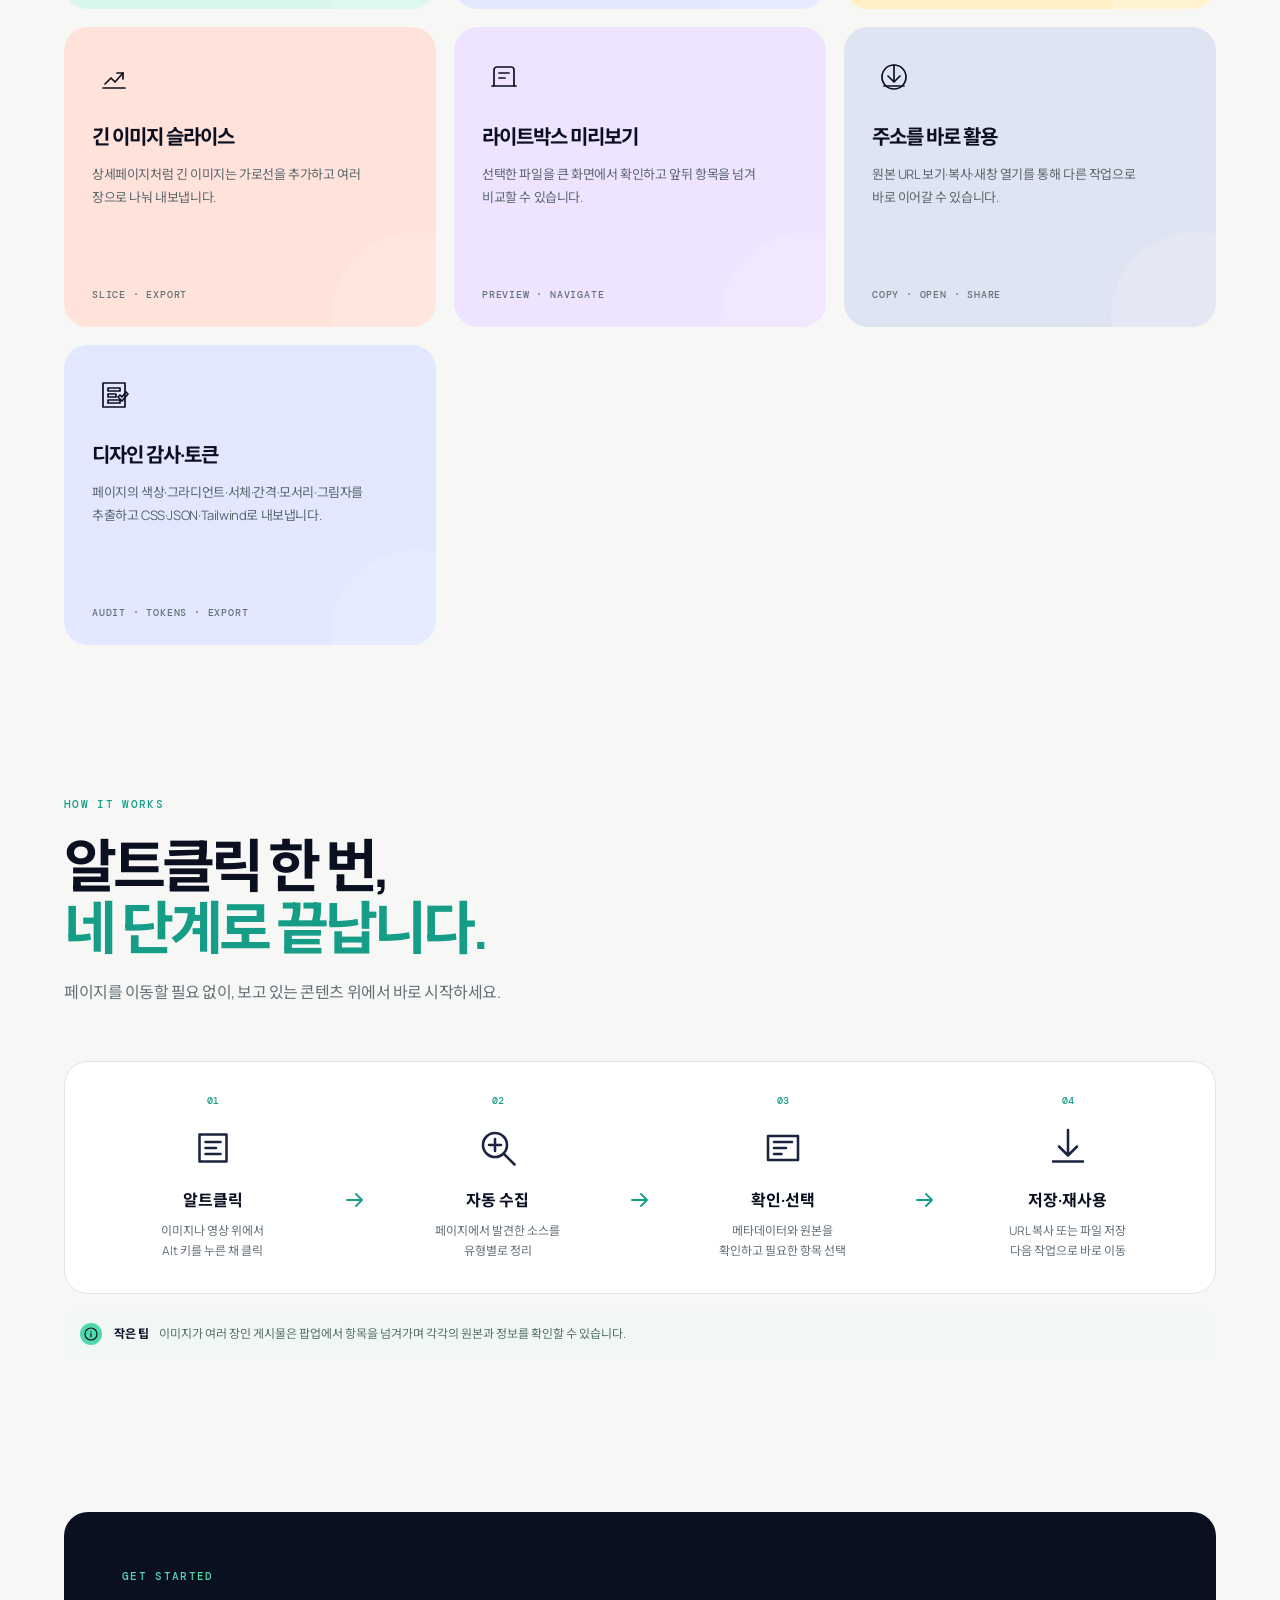
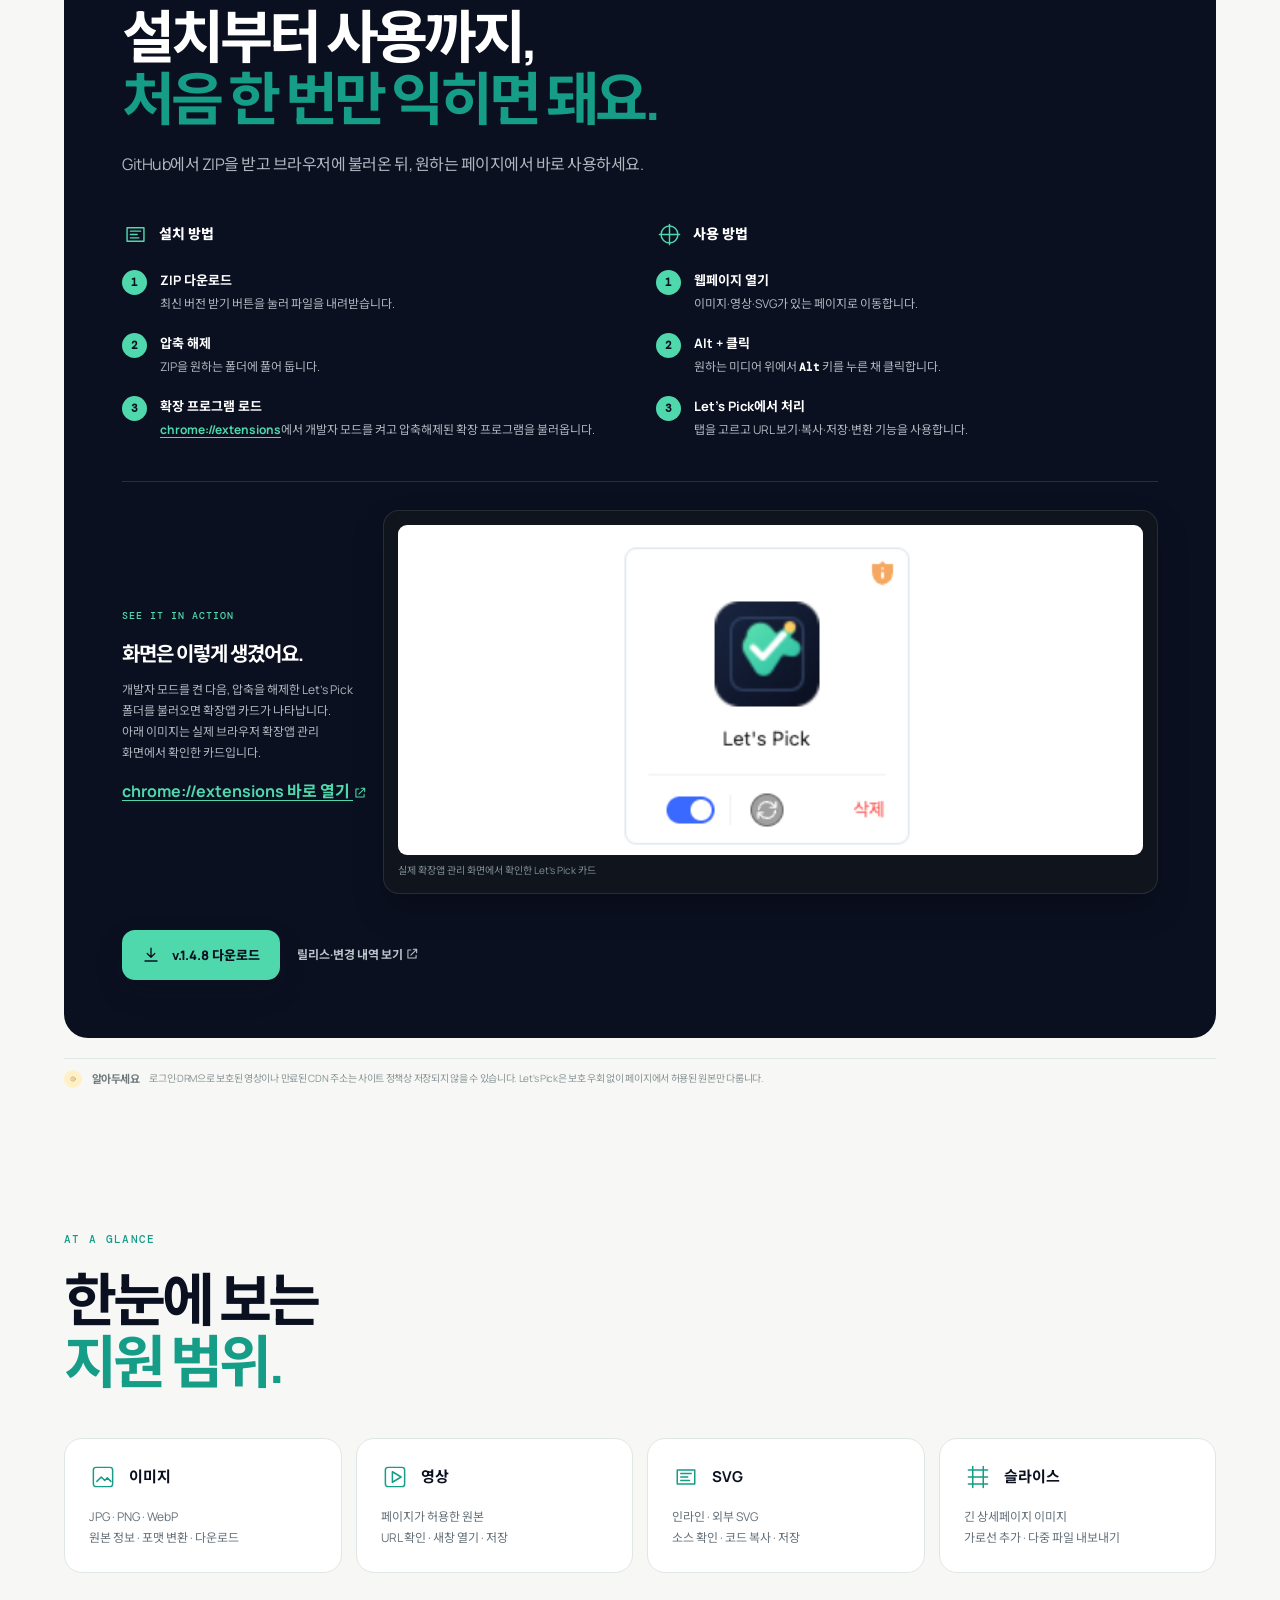
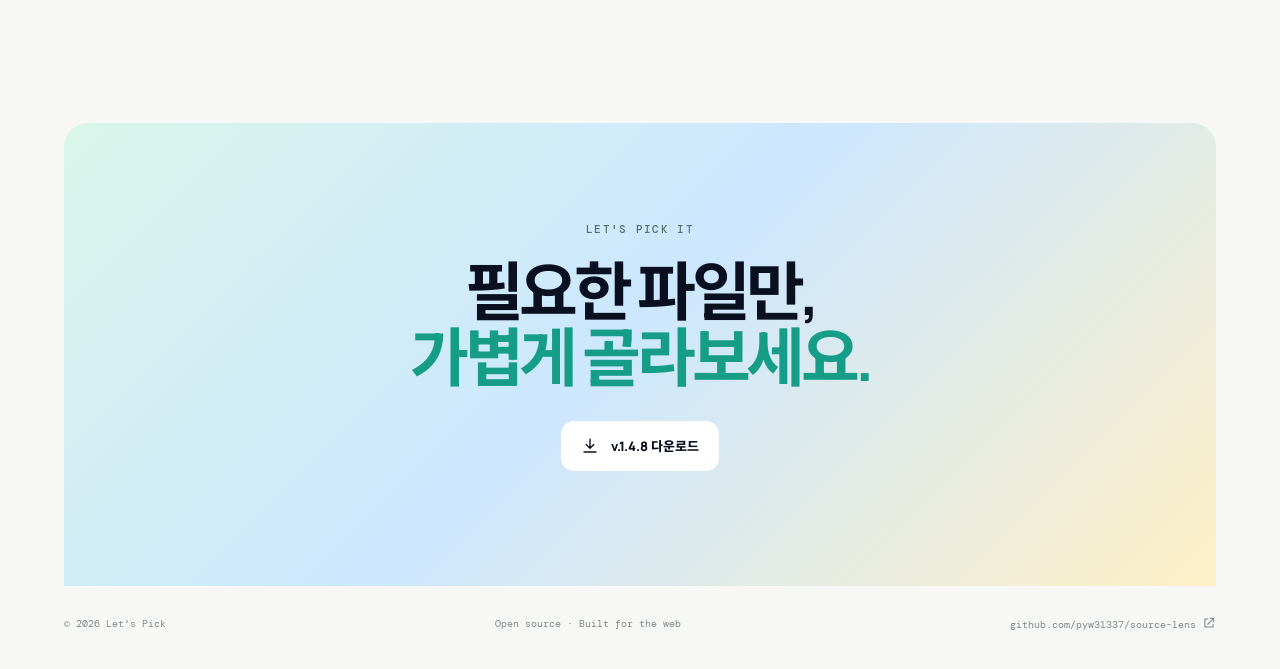
==== commit 95252076: "Publish v1.4.8 URL icon update" ====
--- a/index.html
+++ b/index.html
@@ -61,11 +61,11 @@
       <main>
         <section class="hero" aria-labelledby="hero-title">
           <div class="hero-copy">
-            <p class="eyebrow"><span class="status-dot"></span> Chromium 확장 프로그램 · v1.4.7</p>
+            <p class="eyebrow"><span class="status-dot"></span> Chromium 확장 프로그램 · v1.4.8</p>
             <h1 id="hero-title">웹에서 만난 파일,<br /><em>정확하게 고르세요.</em></h1>
             <p class="hero-lede">Let's Pick은 지금 보고 있는 페이지의 이미지·영상·SVG를 찾아 한눈에 보여줍니다. 원본 주소와 메타데이터를 확인하고, 필요한 형식으로 저장할 수 있어요.</p>
             <div class="hero-actions">
-              <a class="button button-primary" href="./assets/lets-pick-v1.4.7.zip" download><svg class="button-icon" aria-hidden="true"><use href="#icon-download" /></svg> v.1.4.7 다운로드</a>
+              <a class="button button-primary" href="./assets/lets-pick-v1.4.8.zip" download><svg class="button-icon" aria-hidden="true"><use href="#icon-download" /></svg> v.1.4.8 다운로드</a>
               <a class="button button-secondary" href="https://github.com/pyw31337/source-lens" target="_blank" rel="noreferrer"><svg class="button-icon" aria-hidden="true"><use href="#icon-source" /></svg> GitHub에서 소스 보기</a>
             </div>
             <p class="microcopy">Chrome · Edge · Whale · Brave · Vivaldi 지원 <span>·</span> 무료 오픈소스</p>
@@ -121,16 +121,16 @@
             </div>
             <div class="install-screenshot">
               <div class="screenshot-copy"><span class="screenshot-kicker">SEE IT IN ACTION</span><h3>화면은 이렇게 생겼어요.</h3><p>개발자 모드를 켠 다음, 압축을 해제한 Let's Pick 폴더를 불러오면 확장앱 카드가 나타납니다. 아래 이미지는 실제 브라우저 확장앱 관리 화면에서 확인한 카드입니다.</p><a class="inline-link" href="chrome://extensions">chrome://extensions 바로 열기 <svg class="ui-icon ui-icon-inline" aria-hidden="true"><use href="#icon-external" /></svg></a></div>
-              <figure><img src="./assets/chrome-extensions-install.png?v=1.4.7" alt="실제 브라우저 확장앱 관리 화면에 표시된 Let's Pick 카드" /><figcaption>실제 확장앱 관리 화면에서 확인한 Let's Pick 카드</figcaption></figure>
+              <figure><img src="./assets/chrome-extensions-install.png?v=1.4.8" alt="실제 브라우저 확장앱 관리 화면에 표시된 Let's Pick 카드" /><figcaption>실제 확장앱 관리 화면에서 확인한 Let's Pick 카드</figcaption></figure>
             </div>
-            <div class="install-actions"><a class="button button-primary" href="./assets/lets-pick-v1.4.7.zip" download><svg class="button-icon" aria-hidden="true"><use href="#icon-download" /></svg> v.1.4.7 다운로드</a><a class="text-link" href="https://github.com/pyw31337/source-lens/releases" target="_blank" rel="noreferrer">릴리스·변경 내역 보기 <svg class="ui-icon ui-icon-inline" aria-hidden="true"><use href="#icon-external" /></svg></a></div>
+            <div class="install-actions"><a class="button button-primary" href="./assets/lets-pick-v1.4.8.zip" download><svg class="button-icon" aria-hidden="true"><use href="#icon-download" /></svg> v.1.4.8 다운로드</a><a class="text-link" href="https://github.com/pyw31337/source-lens/releases" target="_blank" rel="noreferrer">릴리스·변경 내역 보기 <svg class="ui-icon ui-icon-inline" aria-hidden="true"><use href="#icon-external" /></svg></a></div>
           </div>
           <aside class="note-card note-foot"><svg class="note-mark ui-icon" aria-hidden="true"><use href="#icon-info" /></svg><h3>알아두세요</h3><p>로그인·DRM으로 보호된 영상이나 만료된 CDN 주소는 사이트 정책상 저장되지 않을 수 있습니다. Let's Pick은 보호 우회 없이 페이지에서 허용된 원본만 다룹니다.</p></aside>
         </section>
 
         <section class="details-section" aria-labelledby="details-title"><div class="section-heading"><p class="eyebrow">AT A GLANCE</p><h2 id="details-title">한눈에 보는<br /><em>지원 범위.</em></h2></div><div class="details-grid"><div class="detail-item"><div class="detail-top"><span class="detail-symbol icon-line"><svg viewBox="0 0 32 32"><rect x="5" y="5" width="22" height="22" rx="3"/><path d="M9 21 14 16l4 4 3-3 4 4"/></svg></span><strong>이미지</strong></div><p>JPG · PNG · WebP<br />원본 정보 · 포맷 변환 · 다운로드</p></div><div class="detail-item"><div class="detail-top"><span class="detail-symbol icon-line"><svg viewBox="0 0 32 32"><path d="m13 10 10 6-10 6V10Z"/><rect x="5" y="5" width="22" height="22" rx="3"/></svg></span><strong>영상</strong></div><p>페이지가 허용한 원본<br />URL 확인 · 새창 열기 · 저장</p></div><div class="detail-item"><div class="detail-top"><span class="detail-symbol icon-line"><svg viewBox="0 0 32 32"><path d="M6 8h20v16H6z"/><path d="M10 12h12M10 16h8M10 20h10"/></svg></span><strong>SVG</strong></div><p>인라인 · 외부 SVG<br />소스 확인 · 코드 복사 · 저장</p></div><div class="detail-item"><div class="detail-top"><span class="detail-symbol icon-line"><svg viewBox="0 0 32 32"><path d="M5 8h22M5 16h22M5 24h22"/><path d="M10 4v24M22 4v24"/></svg></span><strong>슬라이스</strong></div><p>긴 상세페이지 이미지<br />가로선 추가 · 다중 파일 내보내기</p></div></div></section>
 
-        <section class="closing" aria-labelledby="closing-title"><p class="eyebrow">LET'S PICK IT</p><h2 id="closing-title">필요한 파일만,<br /><em>가볍게 골라보세요.</em></h2><a class="button button-light" href="./assets/lets-pick-v1.4.7.zip" download><svg class="button-icon" aria-hidden="true"><use href="#icon-download" /></svg> v.1.4.7 다운로드</a></section>
+        <section class="closing" aria-labelledby="closing-title"><p class="eyebrow">LET'S PICK IT</p><h2 id="closing-title">필요한 파일만,<br /><em>가볍게 골라보세요.</em></h2><a class="button button-light" href="./assets/lets-pick-v1.4.8.zip" download><svg class="button-icon" aria-hidden="true"><use href="#icon-download" /></svg> v.1.4.8 다운로드</a></section>
       </main>
 
       <footer class="site-footer"><span>© 2026 Let's Pick</span><span>Open source · Built for the web</span><a href="https://github.com/pyw31337/source-lens" target="_blank" rel="noreferrer">github.com/pyw31337/source-lens <svg class="ui-icon ui-icon-inline" aria-hidden="true"><use href="#icon-external" /></svg></a></footer>
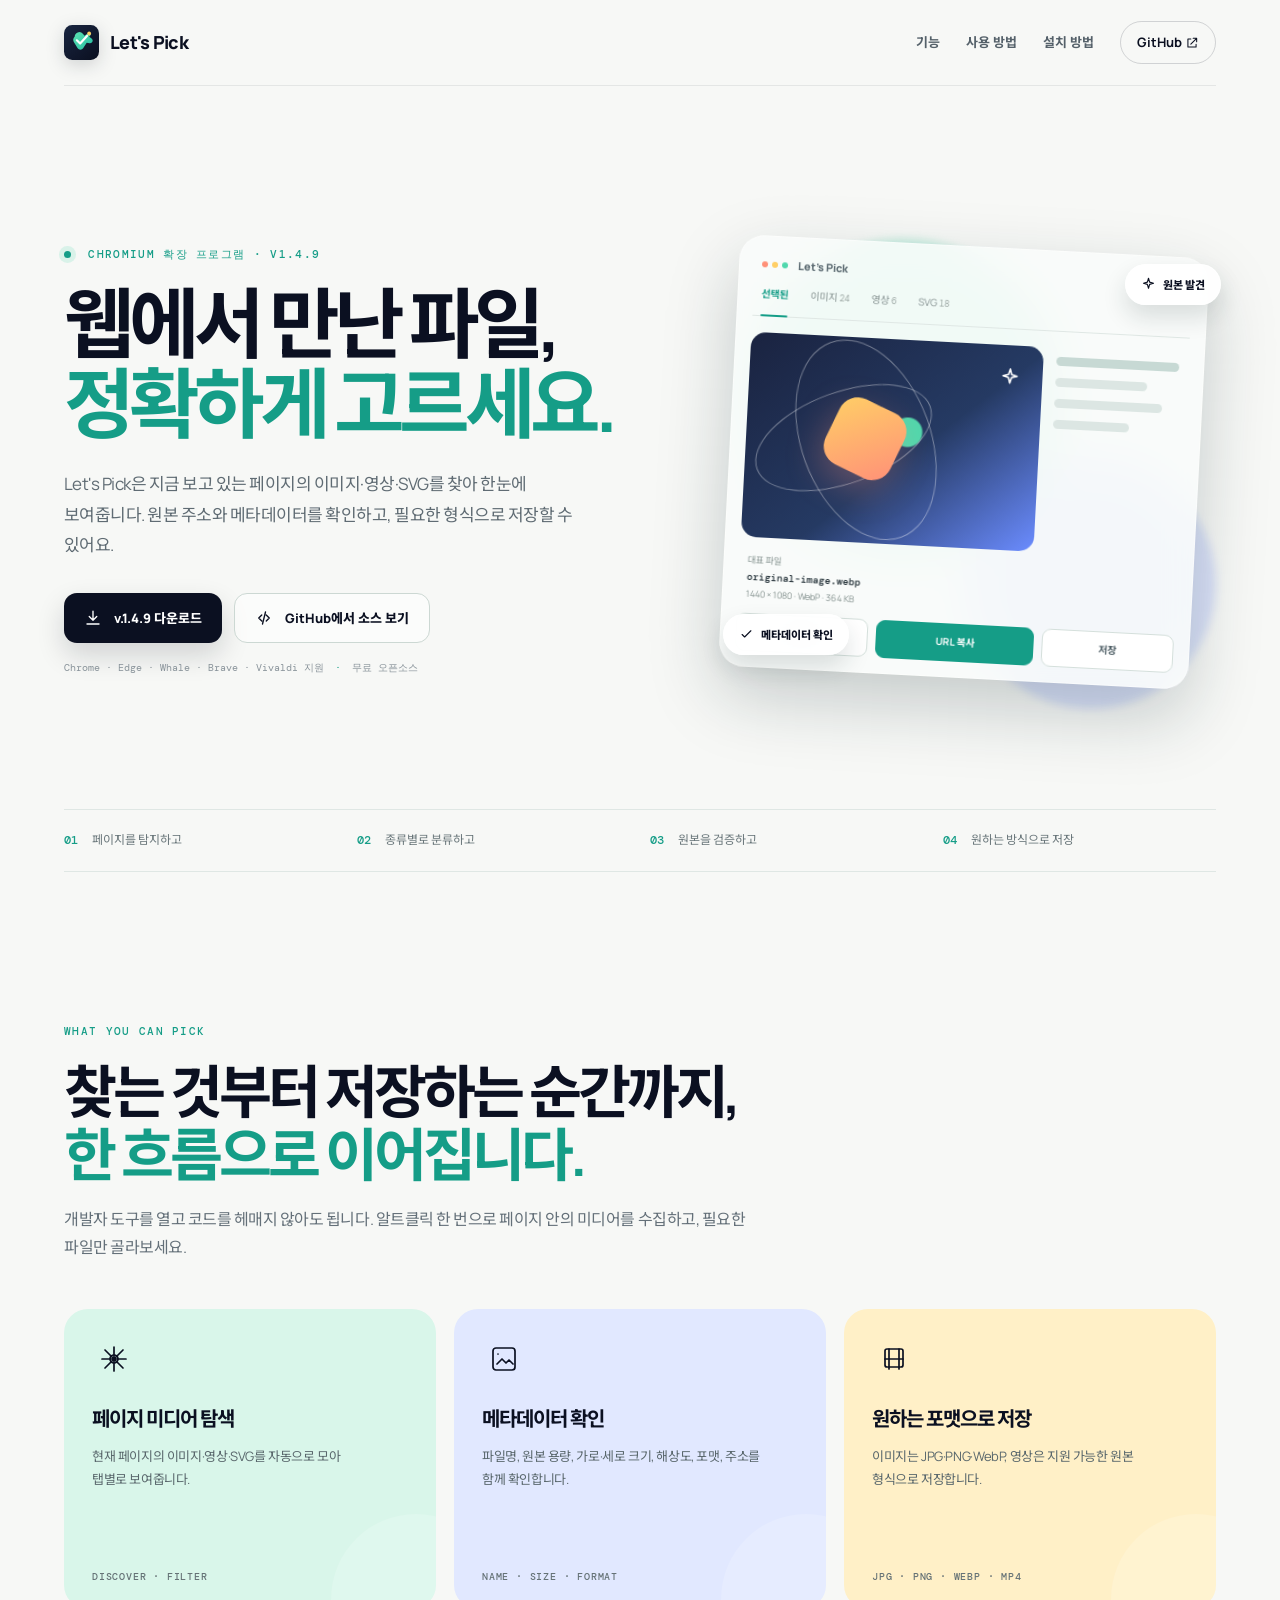
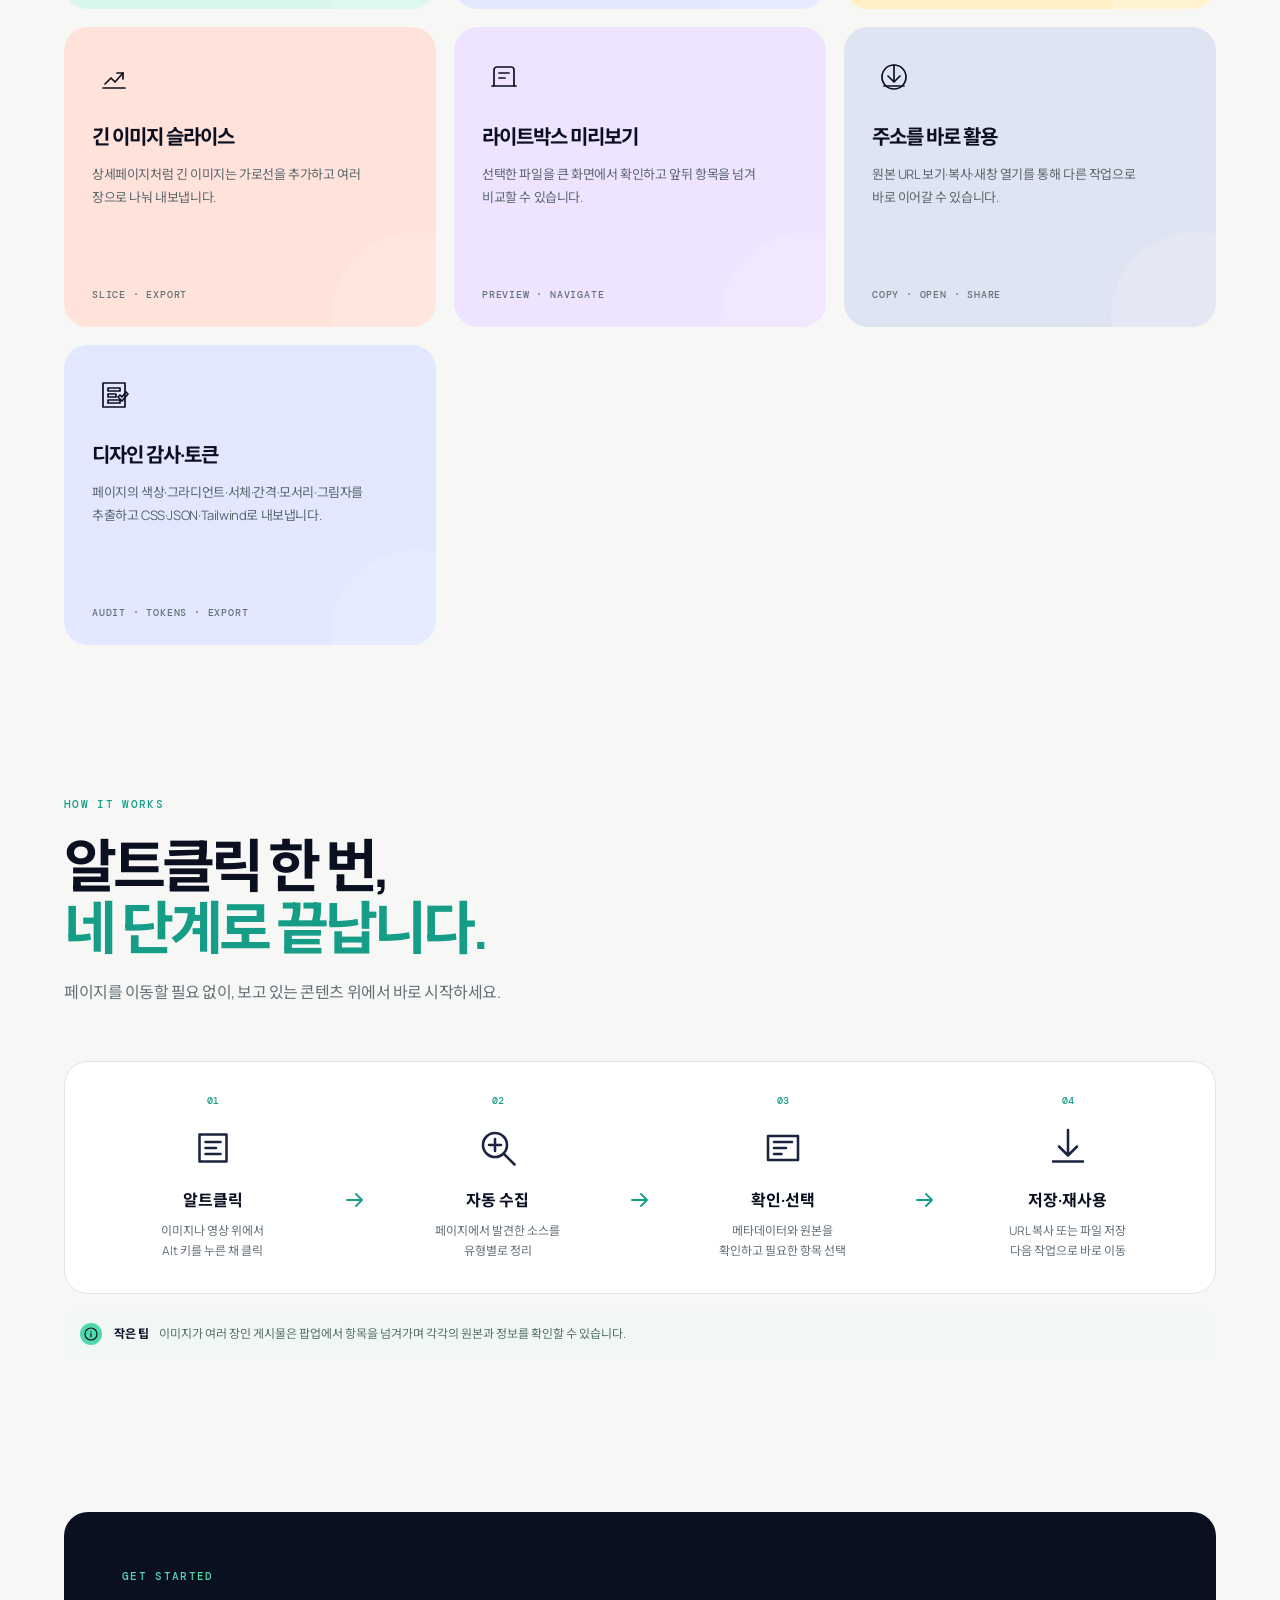
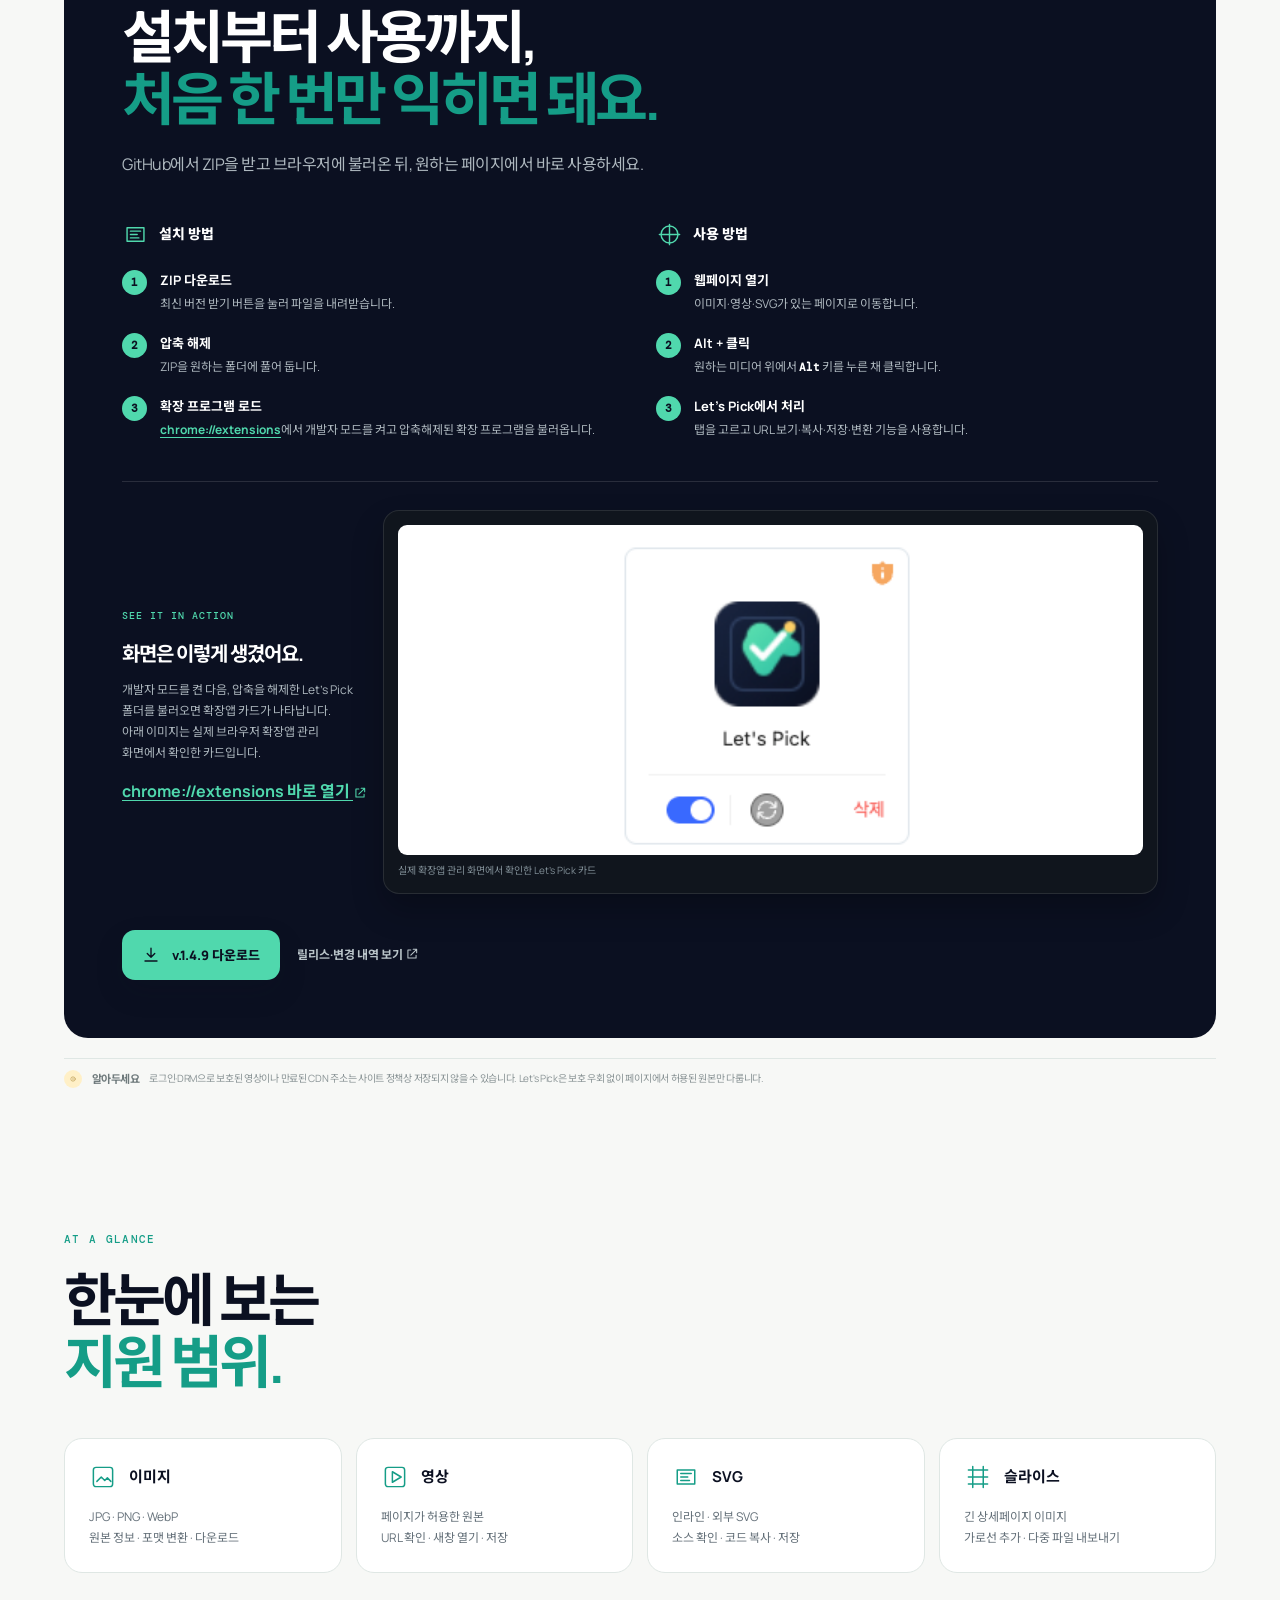
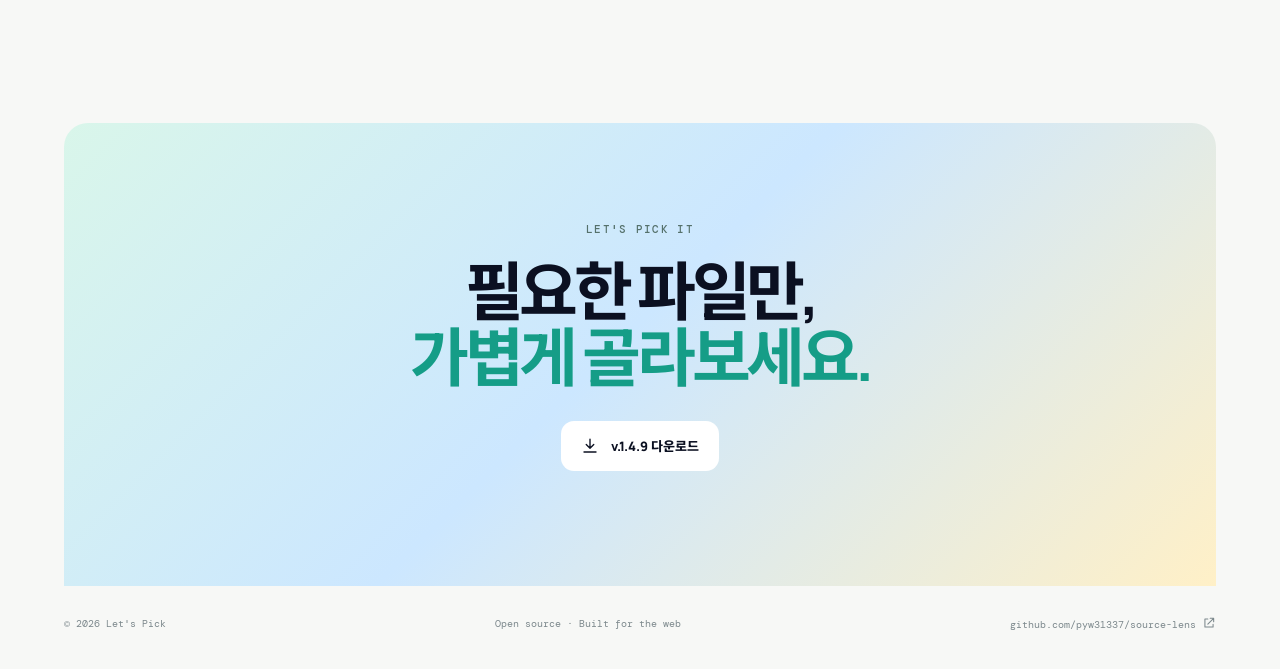
==== commit 820d26ed: "Publish v1.4.9 version sync" ====
--- a/index.html
+++ b/index.html
@@ -61,11 +61,11 @@
       <main>
         <section class="hero" aria-labelledby="hero-title">
           <div class="hero-copy">
-            <p class="eyebrow"><span class="status-dot"></span> Chromium 확장 프로그램 · v1.4.8</p>
+            <p class="eyebrow"><span class="status-dot"></span> Chromium 확장 프로그램 · v1.4.9</p>
             <h1 id="hero-title">웹에서 만난 파일,<br /><em>정확하게 고르세요.</em></h1>
             <p class="hero-lede">Let's Pick은 지금 보고 있는 페이지의 이미지·영상·SVG를 찾아 한눈에 보여줍니다. 원본 주소와 메타데이터를 확인하고, 필요한 형식으로 저장할 수 있어요.</p>
             <div class="hero-actions">
-              <a class="button button-primary" href="./assets/lets-pick-v1.4.8.zip" download><svg class="button-icon" aria-hidden="true"><use href="#icon-download" /></svg> v.1.4.8 다운로드</a>
+              <a class="button button-primary" href="./assets/lets-pick-v1.4.9.zip" download><svg class="button-icon" aria-hidden="true"><use href="#icon-download" /></svg> v.1.4.9 다운로드</a>
               <a class="button button-secondary" href="https://github.com/pyw31337/source-lens" target="_blank" rel="noreferrer"><svg class="button-icon" aria-hidden="true"><use href="#icon-source" /></svg> GitHub에서 소스 보기</a>
             </div>
             <p class="microcopy">Chrome · Edge · Whale · Brave · Vivaldi 지원 <span>·</span> 무료 오픈소스</p>
@@ -74,7 +74,7 @@
           <div class="hero-visual" aria-label="Let's Pick 패널 미리보기">
             <div class="glow glow-a"></div><div class="glow glow-b"></div>
             <div class="panel-window">
-              <div class="panel-topbar"><span class="window-dots"><i></i><i></i><i></i></span><span class="panel-title">Let's Pick</span><span class="panel-version">1.4.4</span></div>
+              <div class="panel-topbar"><span class="window-dots"><i></i><i></i><i></i></span><span class="panel-title">Let's Pick</span><span class="panel-version">1.4.9</span></div>
               <div class="panel-tabs"><b>선택된</b><span>이미지 <strong>24</strong></span><span>영상 <strong>6</strong></span><span>SVG <strong>18</strong></span></div>
               <div class="panel-preview"><div class="preview-art"><span class="art-orbit orbit-one"></span><span class="art-orbit orbit-two"></span><span class="art-core"></span><svg class="art-star ui-icon" aria-hidden="true"><use href="#icon-spark" /></svg></div><div class="preview-lines"><i></i><i></i><i></i><i></i></div></div>
               <div class="panel-meta"><span>대표 파일</span><b>original-image.webp</b><small>1440 × 1080 · WebP · 364 KB</small></div>
@@ -121,16 +121,16 @@
             </div>
             <div class="install-screenshot">
               <div class="screenshot-copy"><span class="screenshot-kicker">SEE IT IN ACTION</span><h3>화면은 이렇게 생겼어요.</h3><p>개발자 모드를 켠 다음, 압축을 해제한 Let's Pick 폴더를 불러오면 확장앱 카드가 나타납니다. 아래 이미지는 실제 브라우저 확장앱 관리 화면에서 확인한 카드입니다.</p><a class="inline-link" href="chrome://extensions">chrome://extensions 바로 열기 <svg class="ui-icon ui-icon-inline" aria-hidden="true"><use href="#icon-external" /></svg></a></div>
-              <figure><img src="./assets/chrome-extensions-install.png?v=1.4.8" alt="실제 브라우저 확장앱 관리 화면에 표시된 Let's Pick 카드" /><figcaption>실제 확장앱 관리 화면에서 확인한 Let's Pick 카드</figcaption></figure>
+              <figure><img src="./assets/chrome-extensions-install.png?v=1.4.9" alt="실제 브라우저 확장앱 관리 화면에 표시된 Let's Pick 카드" /><figcaption>실제 확장앱 관리 화면에서 확인한 Let's Pick 카드</figcaption></figure>
             </div>
-            <div class="install-actions"><a class="button button-primary" href="./assets/lets-pick-v1.4.8.zip" download><svg class="button-icon" aria-hidden="true"><use href="#icon-download" /></svg> v.1.4.8 다운로드</a><a class="text-link" href="https://github.com/pyw31337/source-lens/releases" target="_blank" rel="noreferrer">릴리스·변경 내역 보기 <svg class="ui-icon ui-icon-inline" aria-hidden="true"><use href="#icon-external" /></svg></a></div>
+            <div class="install-actions"><a class="button button-primary" href="./assets/lets-pick-v1.4.9.zip" download><svg class="button-icon" aria-hidden="true"><use href="#icon-download" /></svg> v.1.4.9 다운로드</a><a class="text-link" href="https://github.com/pyw31337/source-lens/releases" target="_blank" rel="noreferrer">릴리스·변경 내역 보기 <svg class="ui-icon ui-icon-inline" aria-hidden="true"><use href="#icon-external" /></svg></a></div>
           </div>
           <aside class="note-card note-foot"><svg class="note-mark ui-icon" aria-hidden="true"><use href="#icon-info" /></svg><h3>알아두세요</h3><p>로그인·DRM으로 보호된 영상이나 만료된 CDN 주소는 사이트 정책상 저장되지 않을 수 있습니다. Let's Pick은 보호 우회 없이 페이지에서 허용된 원본만 다룹니다.</p></aside>
         </section>
 
         <section class="details-section" aria-labelledby="details-title"><div class="section-heading"><p class="eyebrow">AT A GLANCE</p><h2 id="details-title">한눈에 보는<br /><em>지원 범위.</em></h2></div><div class="details-grid"><div class="detail-item"><div class="detail-top"><span class="detail-symbol icon-line"><svg viewBox="0 0 32 32"><rect x="5" y="5" width="22" height="22" rx="3"/><path d="M9 21 14 16l4 4 3-3 4 4"/></svg></span><strong>이미지</strong></div><p>JPG · PNG · WebP<br />원본 정보 · 포맷 변환 · 다운로드</p></div><div class="detail-item"><div class="detail-top"><span class="detail-symbol icon-line"><svg viewBox="0 0 32 32"><path d="m13 10 10 6-10 6V10Z"/><rect x="5" y="5" width="22" height="22" rx="3"/></svg></span><strong>영상</strong></div><p>페이지가 허용한 원본<br />URL 확인 · 새창 열기 · 저장</p></div><div class="detail-item"><div class="detail-top"><span class="detail-symbol icon-line"><svg viewBox="0 0 32 32"><path d="M6 8h20v16H6z"/><path d="M10 12h12M10 16h8M10 20h10"/></svg></span><strong>SVG</strong></div><p>인라인 · 외부 SVG<br />소스 확인 · 코드 복사 · 저장</p></div><div class="detail-item"><div class="detail-top"><span class="detail-symbol icon-line"><svg viewBox="0 0 32 32"><path d="M5 8h22M5 16h22M5 24h22"/><path d="M10 4v24M22 4v24"/></svg></span><strong>슬라이스</strong></div><p>긴 상세페이지 이미지<br />가로선 추가 · 다중 파일 내보내기</p></div></div></section>
 
-        <section class="closing" aria-labelledby="closing-title"><p class="eyebrow">LET'S PICK IT</p><h2 id="closing-title">필요한 파일만,<br /><em>가볍게 골라보세요.</em></h2><a class="button button-light" href="./assets/lets-pick-v1.4.8.zip" download><svg class="button-icon" aria-hidden="true"><use href="#icon-download" /></svg> v.1.4.8 다운로드</a></section>
+        <section class="closing" aria-labelledby="closing-title"><p class="eyebrow">LET'S PICK IT</p><h2 id="closing-title">필요한 파일만,<br /><em>가볍게 골라보세요.</em></h2><a class="button button-light" href="./assets/lets-pick-v1.4.9.zip" download><svg class="button-icon" aria-hidden="true"><use href="#icon-download" /></svg> v.1.4.9 다운로드</a></section>
       </main>
 
       <footer class="site-footer"><span>© 2026 Let's Pick</span><span>Open source · Built for the web</span><a href="https://github.com/pyw31337/source-lens" target="_blank" rel="noreferrer">github.com/pyw31337/source-lens <svg class="ui-icon ui-icon-inline" aria-hidden="true"><use href="#icon-external" /></svg></a></footer>
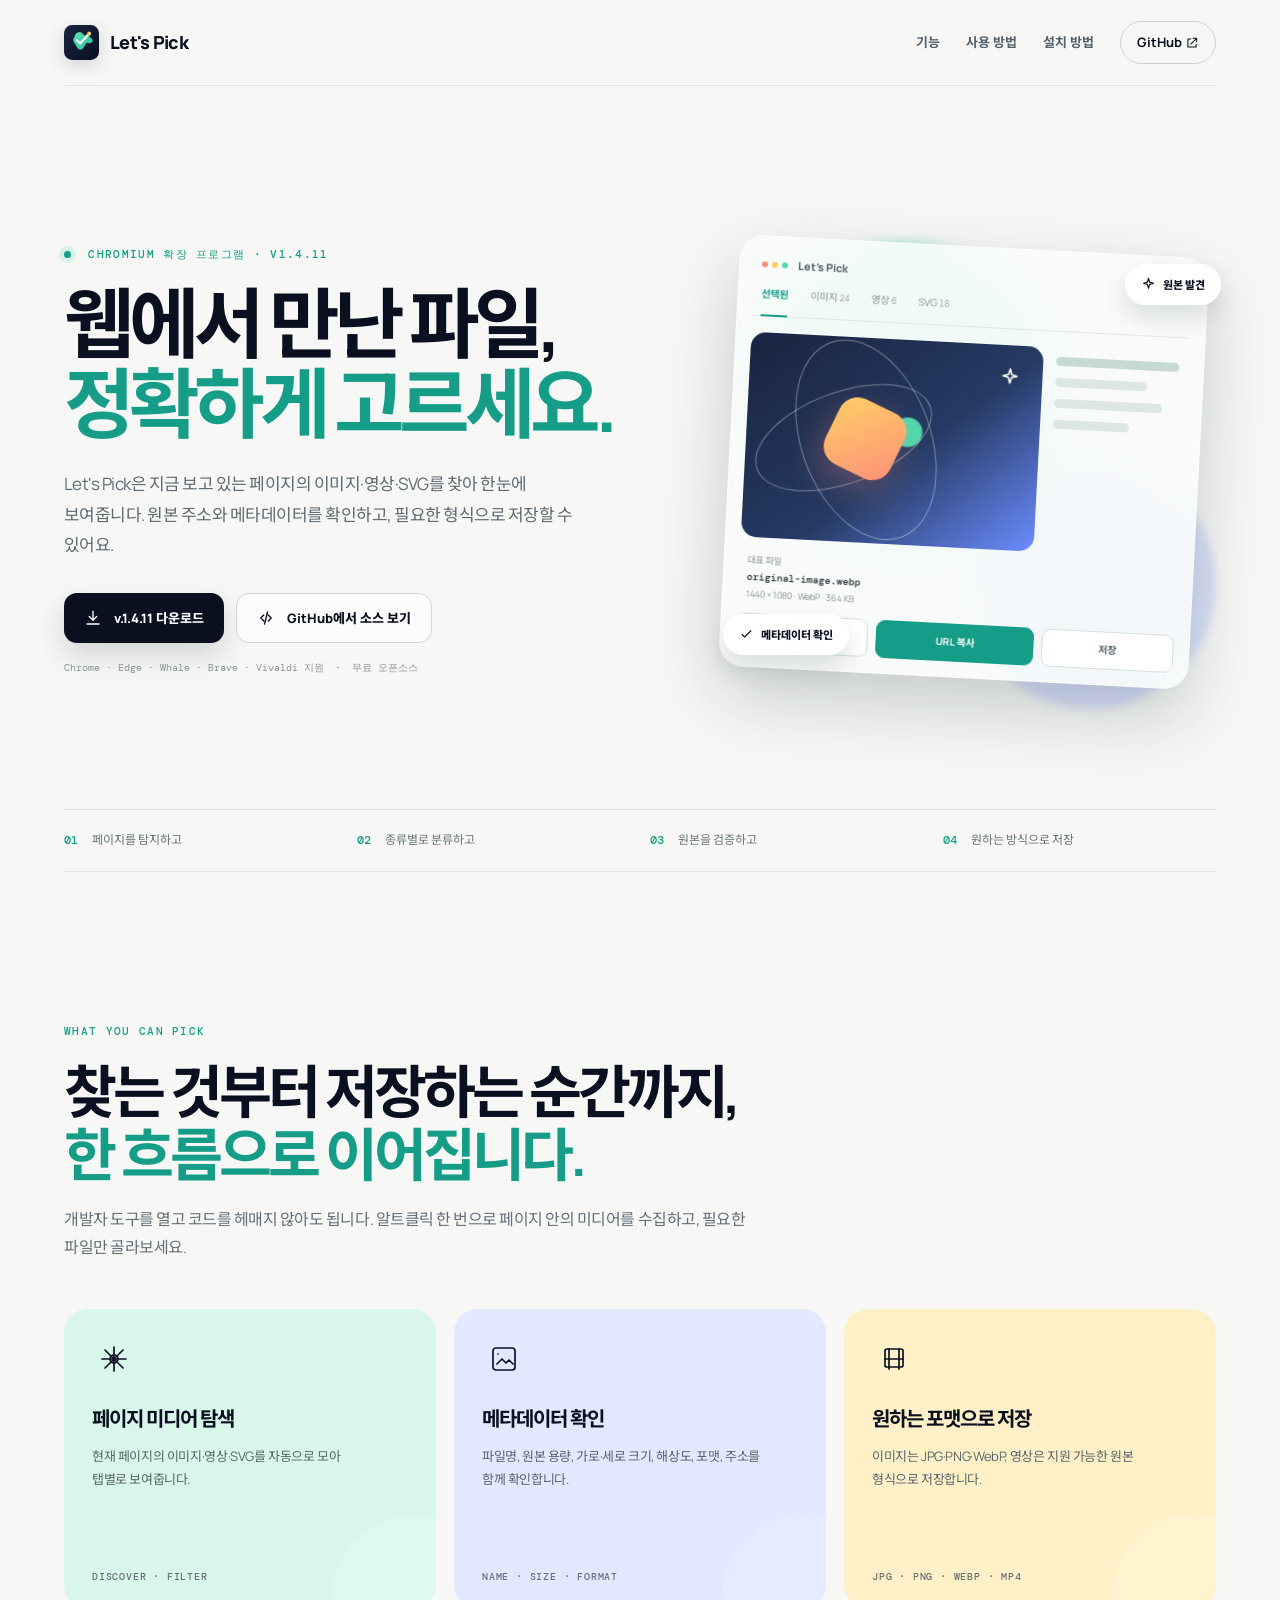
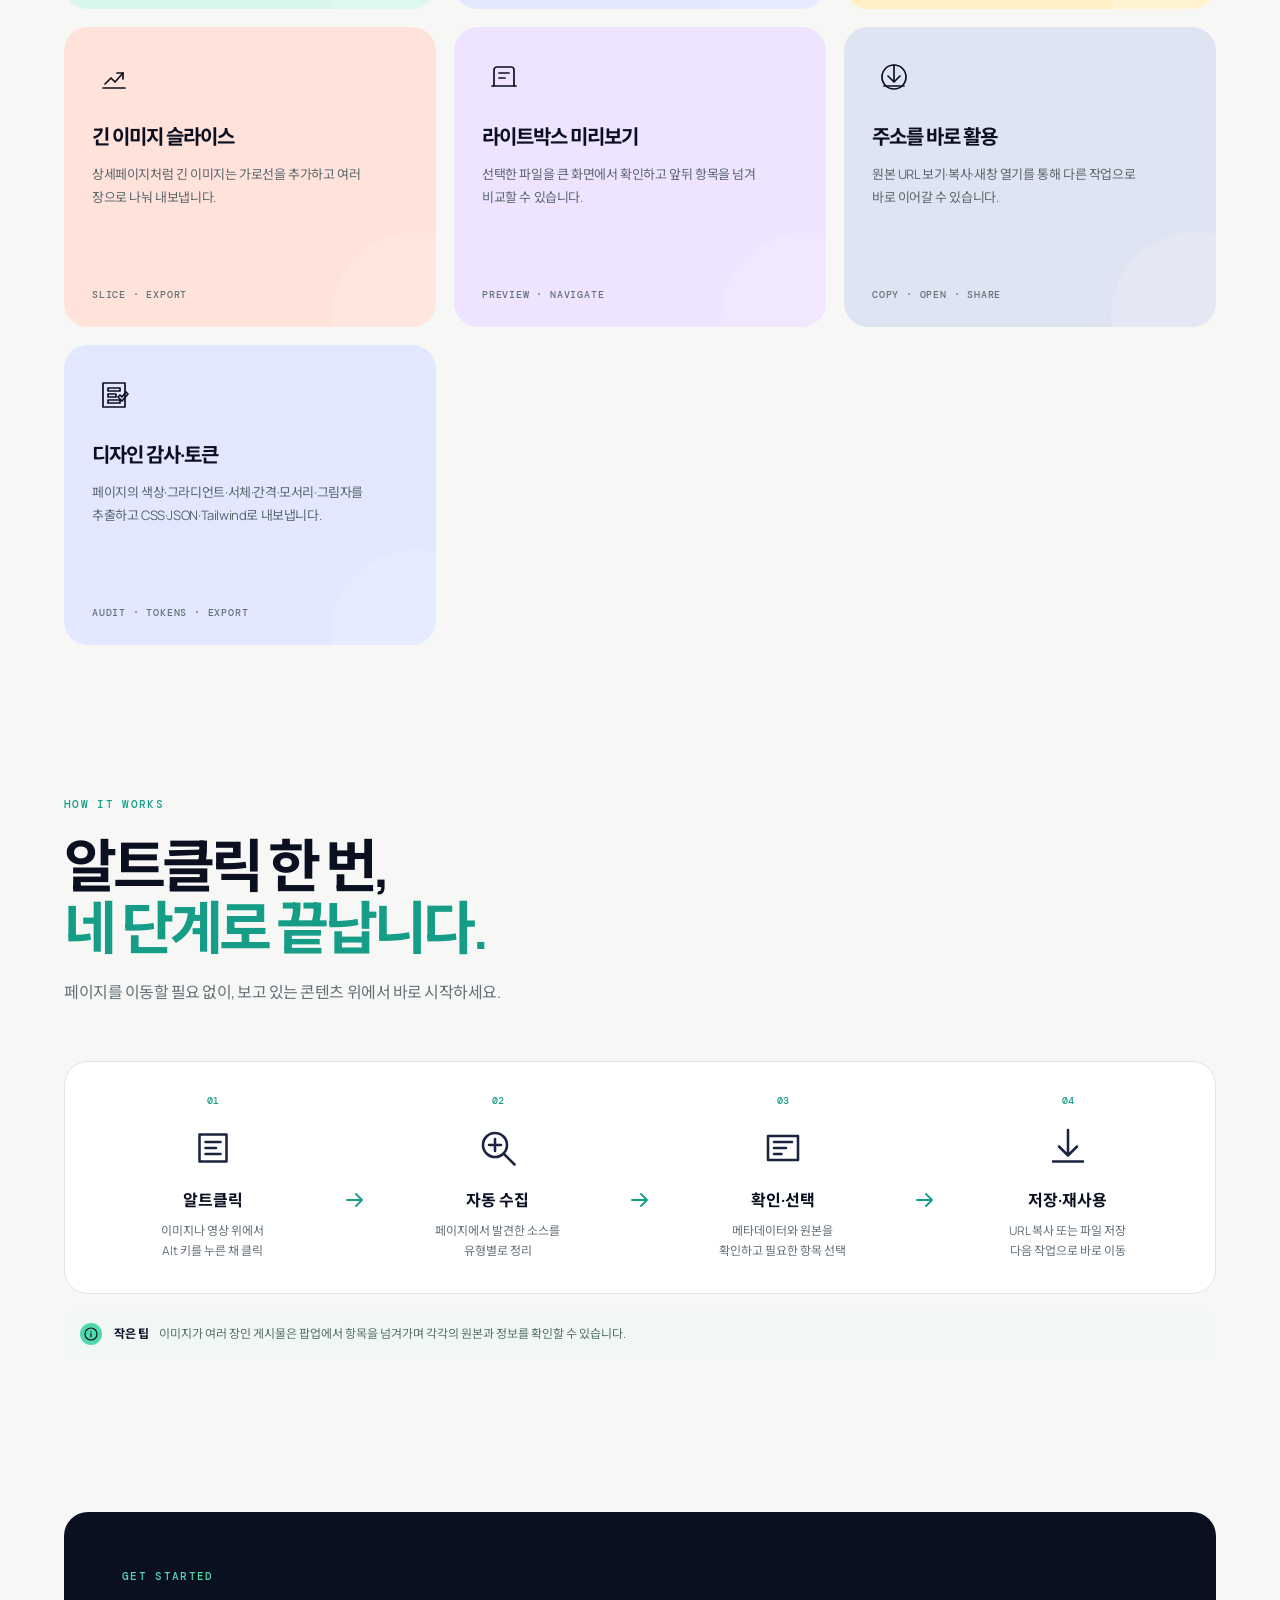
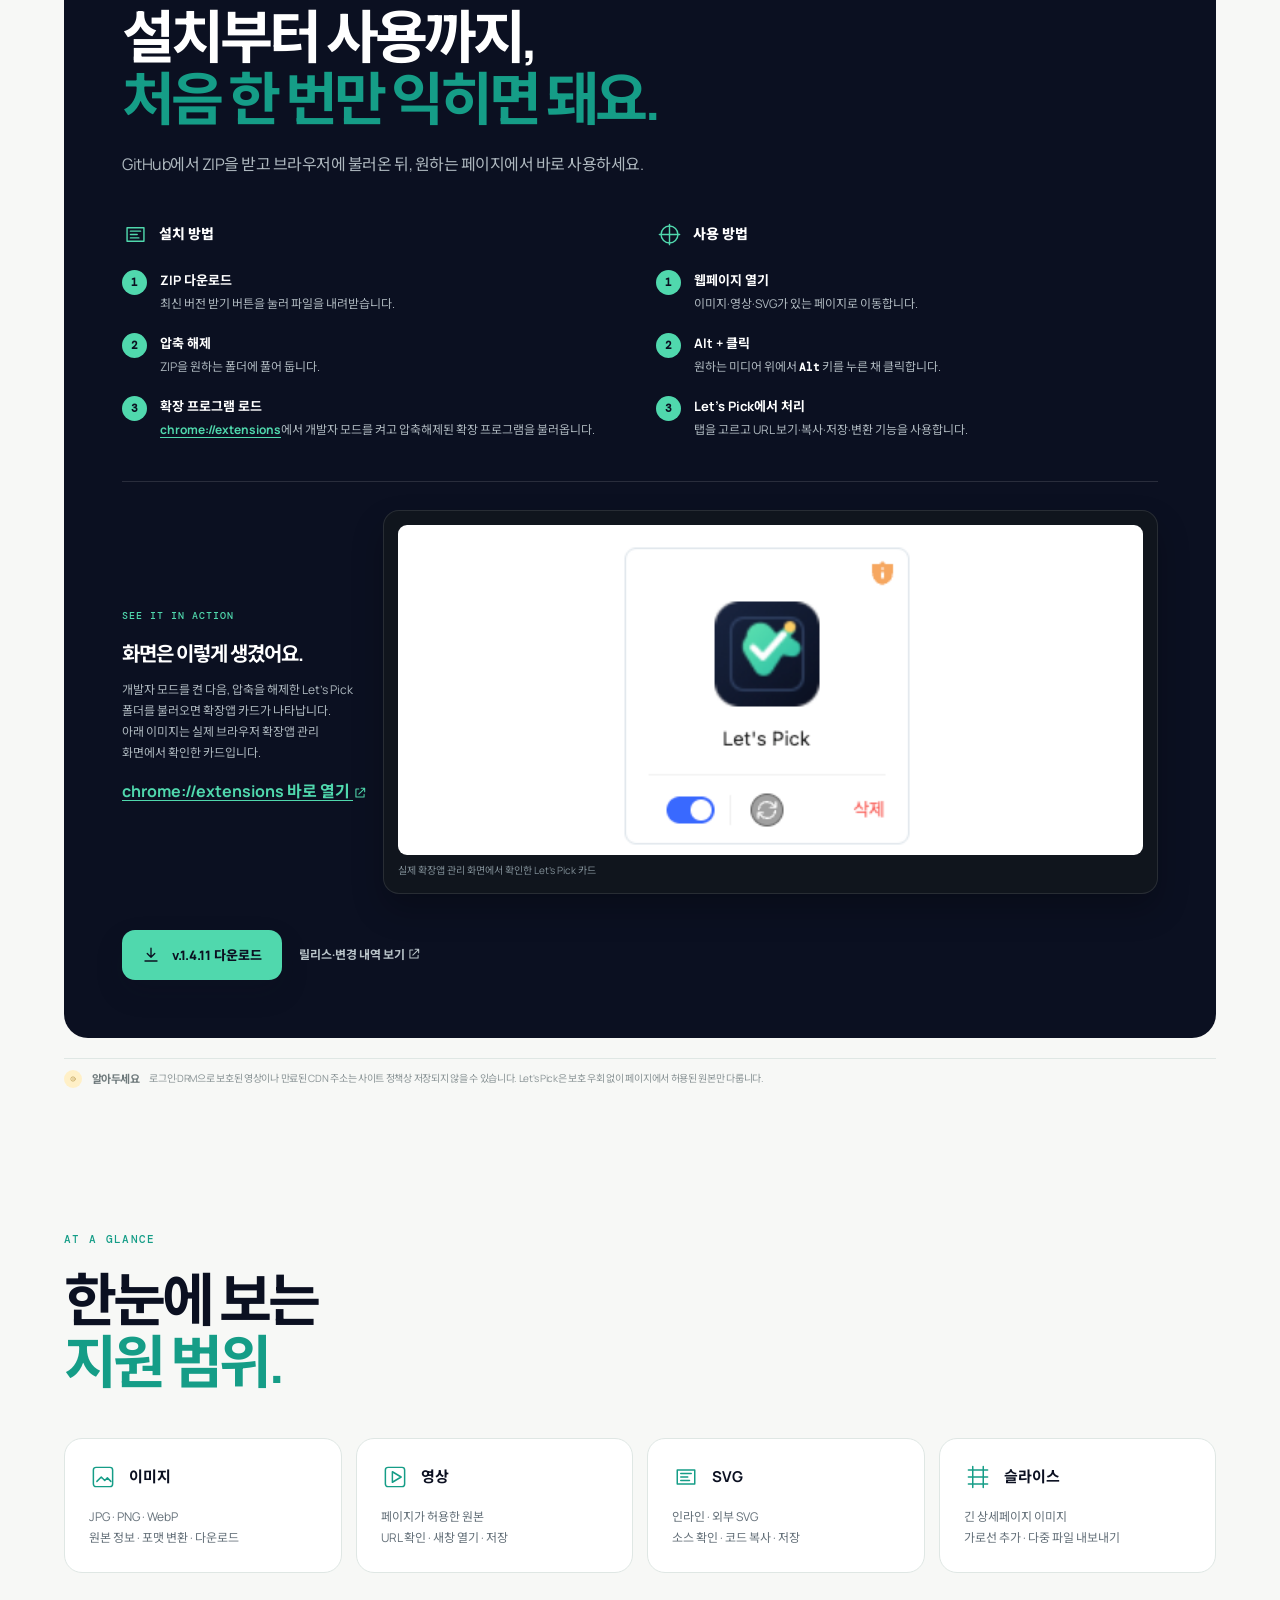
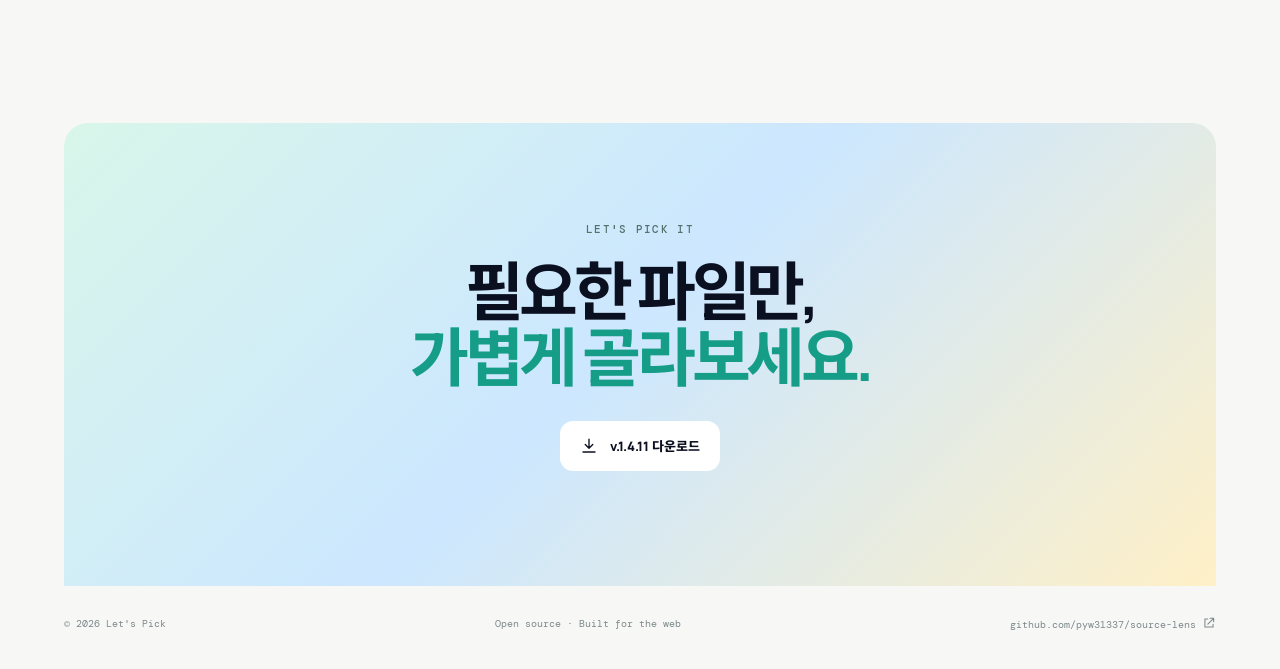
==== commit bd670045: "Publish Let's Pick 1.4.11 download" ====
--- a/index.html
+++ b/index.html
@@ -61,11 +61,11 @@
       <main>
         <section class="hero" aria-labelledby="hero-title">
           <div class="hero-copy">
-            <p class="eyebrow"><span class="status-dot"></span> Chromium 확장 프로그램 · v1.4.9</p>
+          <p class="eyebrow"><span class="status-dot"></span> Chromium 확장 프로그램 · v1.4.11</p>
             <h1 id="hero-title">웹에서 만난 파일,<br /><em>정확하게 고르세요.</em></h1>
             <p class="hero-lede">Let's Pick은 지금 보고 있는 페이지의 이미지·영상·SVG를 찾아 한눈에 보여줍니다. 원본 주소와 메타데이터를 확인하고, 필요한 형식으로 저장할 수 있어요.</p>
             <div class="hero-actions">
-              <a class="button button-primary" href="./assets/lets-pick-v1.4.9.zip" download><svg class="button-icon" aria-hidden="true"><use href="#icon-download" /></svg> v.1.4.9 다운로드</a>
+              <a class="button button-primary" href="./assets/lets-pick-v1.4.11.zip" download><svg class="button-icon" aria-hidden="true"><use href="#icon-download" /></svg> v.1.4.11 다운로드</a>
               <a class="button button-secondary" href="https://github.com/pyw31337/source-lens" target="_blank" rel="noreferrer"><svg class="button-icon" aria-hidden="true"><use href="#icon-source" /></svg> GitHub에서 소스 보기</a>
             </div>
             <p class="microcopy">Chrome · Edge · Whale · Brave · Vivaldi 지원 <span>·</span> 무료 오픈소스</p>
@@ -74,7 +74,7 @@
           <div class="hero-visual" aria-label="Let's Pick 패널 미리보기">
             <div class="glow glow-a"></div><div class="glow glow-b"></div>
             <div class="panel-window">
-              <div class="panel-topbar"><span class="window-dots"><i></i><i></i><i></i></span><span class="panel-title">Let's Pick</span><span class="panel-version">1.4.9</span></div>
+              <div class="panel-topbar"><span class="window-dots"><i></i><i></i><i></i></span><span class="panel-title">Let's Pick</span><span class="panel-version">1.4.11</span></div>
               <div class="panel-tabs"><b>선택된</b><span>이미지 <strong>24</strong></span><span>영상 <strong>6</strong></span><span>SVG <strong>18</strong></span></div>
               <div class="panel-preview"><div class="preview-art"><span class="art-orbit orbit-one"></span><span class="art-orbit orbit-two"></span><span class="art-core"></span><svg class="art-star ui-icon" aria-hidden="true"><use href="#icon-spark" /></svg></div><div class="preview-lines"><i></i><i></i><i></i><i></i></div></div>
               <div class="panel-meta"><span>대표 파일</span><b>original-image.webp</b><small>1440 × 1080 · WebP · 364 KB</small></div>
@@ -121,16 +121,16 @@
             </div>
             <div class="install-screenshot">
               <div class="screenshot-copy"><span class="screenshot-kicker">SEE IT IN ACTION</span><h3>화면은 이렇게 생겼어요.</h3><p>개발자 모드를 켠 다음, 압축을 해제한 Let's Pick 폴더를 불러오면 확장앱 카드가 나타납니다. 아래 이미지는 실제 브라우저 확장앱 관리 화면에서 확인한 카드입니다.</p><a class="inline-link" href="chrome://extensions">chrome://extensions 바로 열기 <svg class="ui-icon ui-icon-inline" aria-hidden="true"><use href="#icon-external" /></svg></a></div>
-              <figure><img src="./assets/chrome-extensions-install.png?v=1.4.9" alt="실제 브라우저 확장앱 관리 화면에 표시된 Let's Pick 카드" /><figcaption>실제 확장앱 관리 화면에서 확인한 Let's Pick 카드</figcaption></figure>
+              <figure><img src="./assets/chrome-extensions-install.png?v=1.4.11" alt="실제 브라우저 확장앱 관리 화면에 표시된 Let's Pick 카드" /><figcaption>실제 확장앱 관리 화면에서 확인한 Let's Pick 카드</figcaption></figure>
             </div>
-            <div class="install-actions"><a class="button button-primary" href="./assets/lets-pick-v1.4.9.zip" download><svg class="button-icon" aria-hidden="true"><use href="#icon-download" /></svg> v.1.4.9 다운로드</a><a class="text-link" href="https://github.com/pyw31337/source-lens/releases" target="_blank" rel="noreferrer">릴리스·변경 내역 보기 <svg class="ui-icon ui-icon-inline" aria-hidden="true"><use href="#icon-external" /></svg></a></div>
+            <div class="install-actions"><a class="button button-primary" href="./assets/lets-pick-v1.4.11.zip" download><svg class="button-icon" aria-hidden="true"><use href="#icon-download" /></svg> v.1.4.11 다운로드</a><a class="text-link" href="https://github.com/pyw31337/source-lens/releases" target="_blank" rel="noreferrer">릴리스·변경 내역 보기 <svg class="ui-icon ui-icon-inline" aria-hidden="true"><use href="#icon-external" /></svg></a></div>
           </div>
           <aside class="note-card note-foot"><svg class="note-mark ui-icon" aria-hidden="true"><use href="#icon-info" /></svg><h3>알아두세요</h3><p>로그인·DRM으로 보호된 영상이나 만료된 CDN 주소는 사이트 정책상 저장되지 않을 수 있습니다. Let's Pick은 보호 우회 없이 페이지에서 허용된 원본만 다룹니다.</p></aside>
         </section>
 
         <section class="details-section" aria-labelledby="details-title"><div class="section-heading"><p class="eyebrow">AT A GLANCE</p><h2 id="details-title">한눈에 보는<br /><em>지원 범위.</em></h2></div><div class="details-grid"><div class="detail-item"><div class="detail-top"><span class="detail-symbol icon-line"><svg viewBox="0 0 32 32"><rect x="5" y="5" width="22" height="22" rx="3"/><path d="M9 21 14 16l4 4 3-3 4 4"/></svg></span><strong>이미지</strong></div><p>JPG · PNG · WebP<br />원본 정보 · 포맷 변환 · 다운로드</p></div><div class="detail-item"><div class="detail-top"><span class="detail-symbol icon-line"><svg viewBox="0 0 32 32"><path d="m13 10 10 6-10 6V10Z"/><rect x="5" y="5" width="22" height="22" rx="3"/></svg></span><strong>영상</strong></div><p>페이지가 허용한 원본<br />URL 확인 · 새창 열기 · 저장</p></div><div class="detail-item"><div class="detail-top"><span class="detail-symbol icon-line"><svg viewBox="0 0 32 32"><path d="M6 8h20v16H6z"/><path d="M10 12h12M10 16h8M10 20h10"/></svg></span><strong>SVG</strong></div><p>인라인 · 외부 SVG<br />소스 확인 · 코드 복사 · 저장</p></div><div class="detail-item"><div class="detail-top"><span class="detail-symbol icon-line"><svg viewBox="0 0 32 32"><path d="M5 8h22M5 16h22M5 24h22"/><path d="M10 4v24M22 4v24"/></svg></span><strong>슬라이스</strong></div><p>긴 상세페이지 이미지<br />가로선 추가 · 다중 파일 내보내기</p></div></div></section>
 
-        <section class="closing" aria-labelledby="closing-title"><p class="eyebrow">LET'S PICK IT</p><h2 id="closing-title">필요한 파일만,<br /><em>가볍게 골라보세요.</em></h2><a class="button button-light" href="./assets/lets-pick-v1.4.9.zip" download><svg class="button-icon" aria-hidden="true"><use href="#icon-download" /></svg> v.1.4.9 다운로드</a></section>
+        <section class="closing" aria-labelledby="closing-title"><p class="eyebrow">LET'S PICK IT</p><h2 id="closing-title">필요한 파일만,<br /><em>가볍게 골라보세요.</em></h2><a class="button button-light" href="./assets/lets-pick-v1.4.11.zip" download><svg class="button-icon" aria-hidden="true"><use href="#icon-download" /></svg> v.1.4.11 다운로드</a></section>
       </main>
 
       <footer class="site-footer"><span>© 2026 Let's Pick</span><span>Open source · Built for the web</span><a href="https://github.com/pyw31337/source-lens" target="_blank" rel="noreferrer">github.com/pyw31337/source-lens <svg class="ui-icon ui-icon-inline" aria-hidden="true"><use href="#icon-external" /></svg></a></footer>
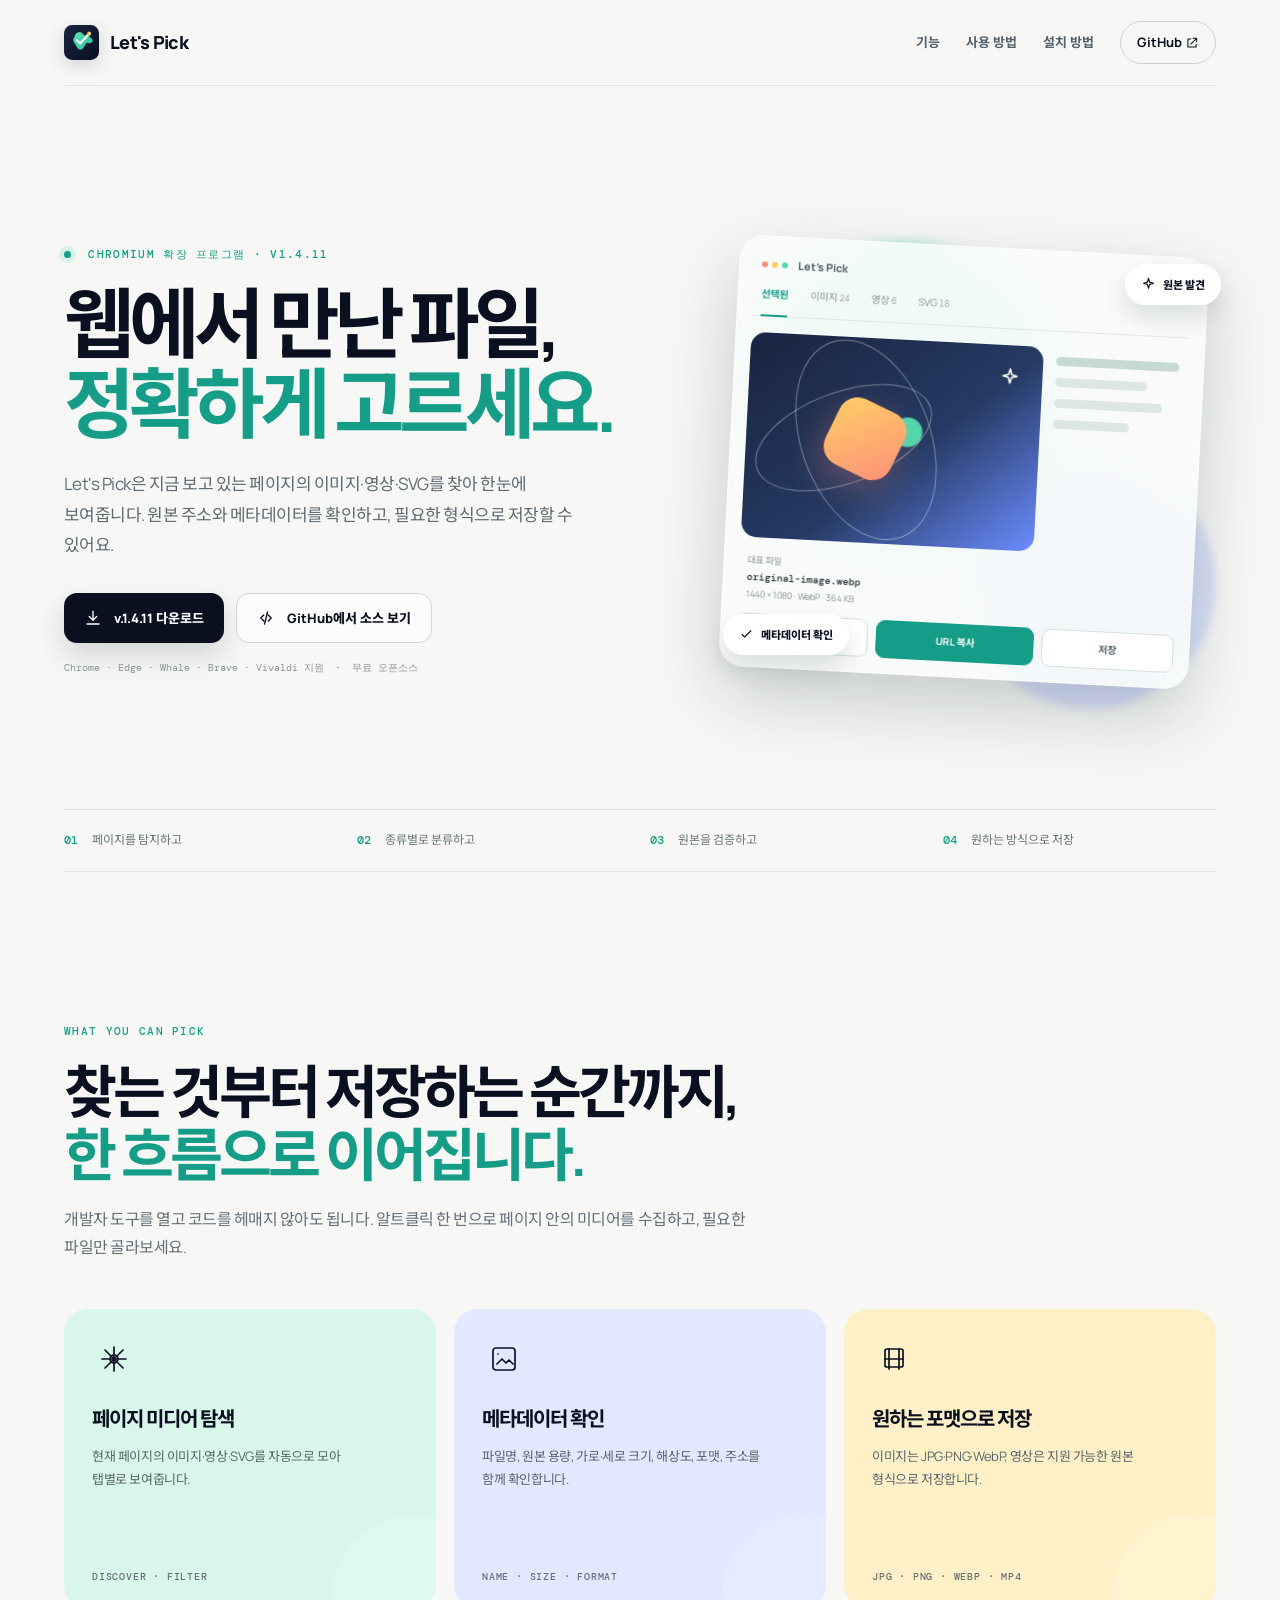
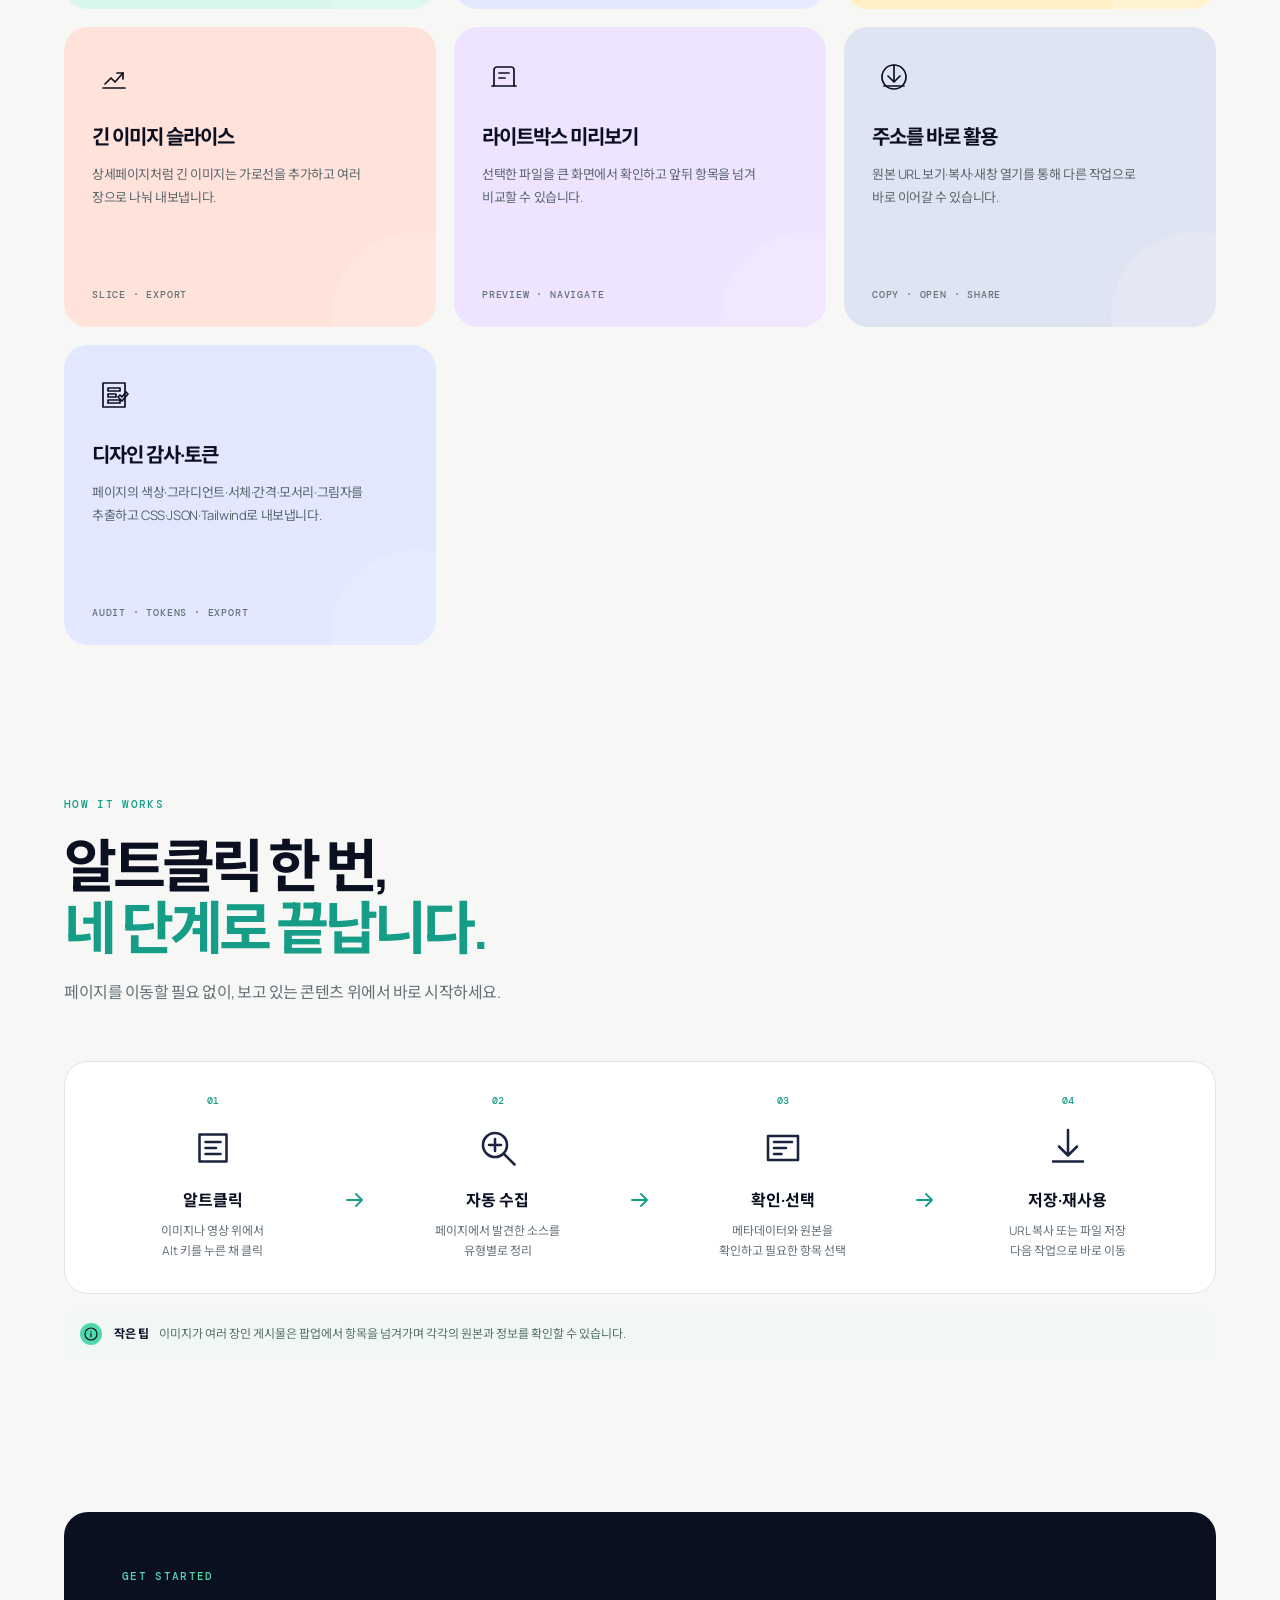
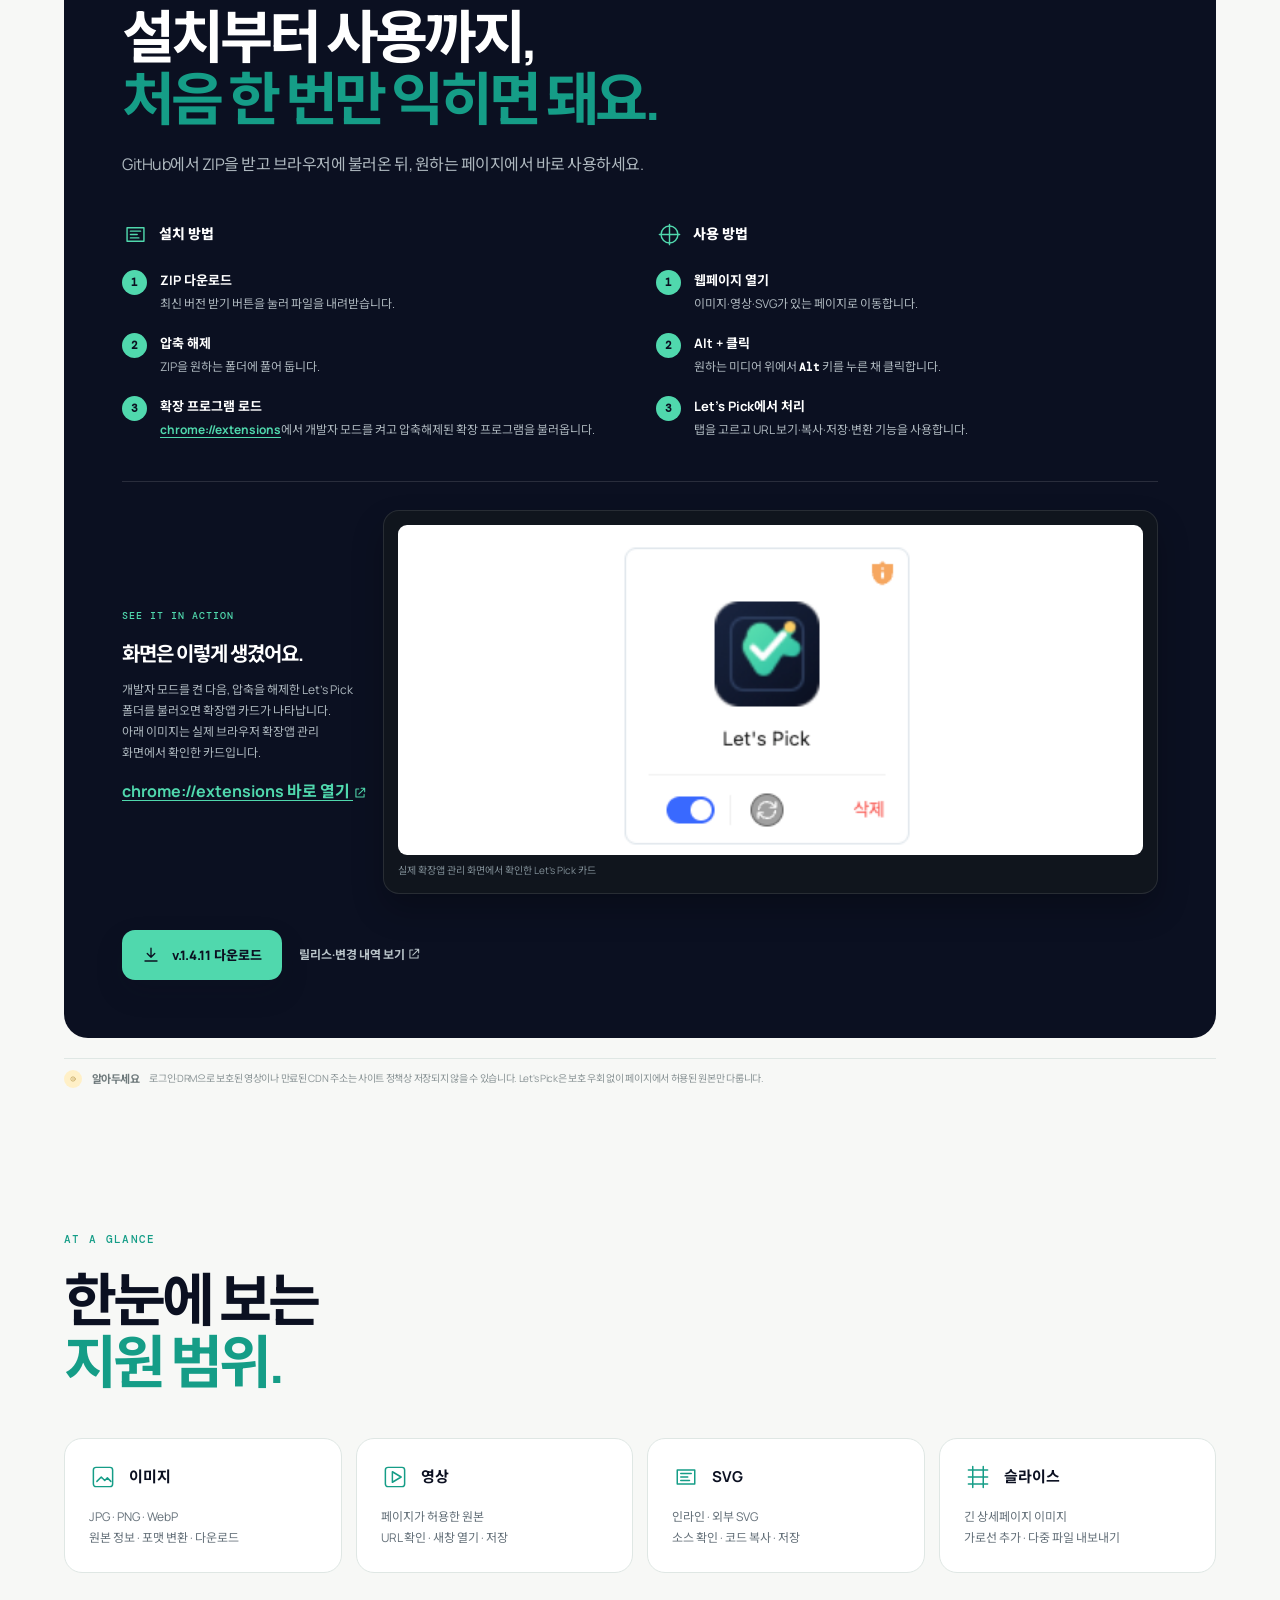
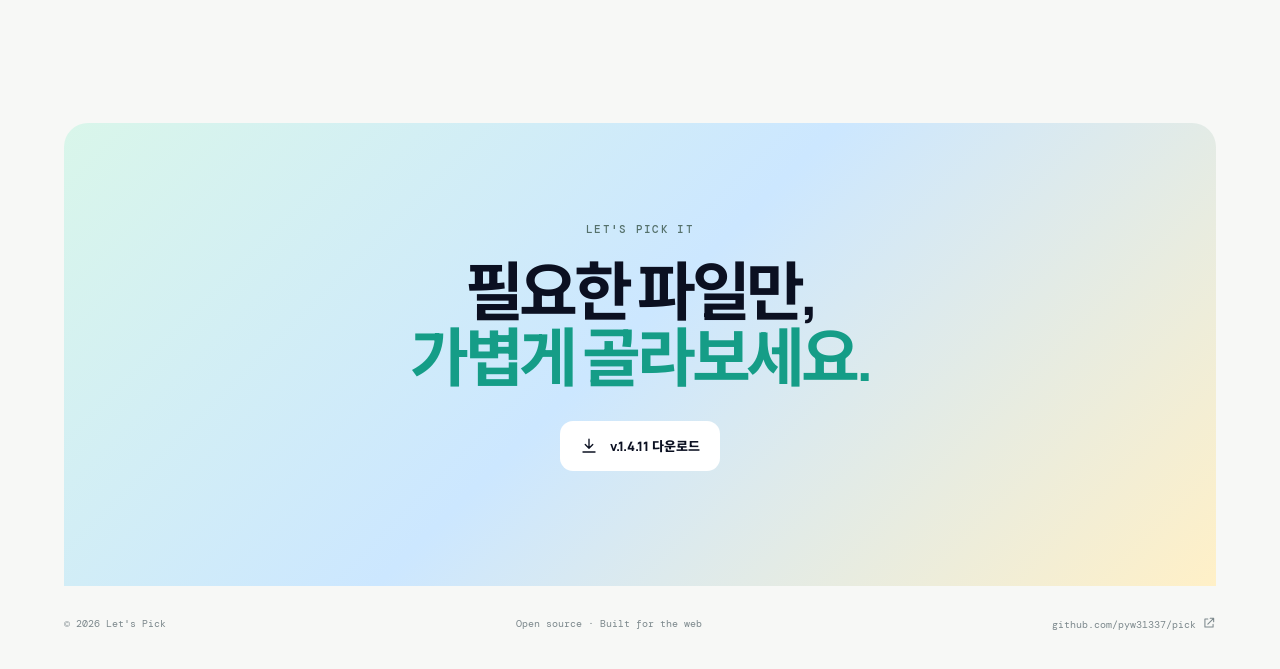
==== commit e6d6c1d5: "Update repository links to pyw31337/pick" ====
--- a/index.html
+++ b/index.html
@@ -54,7 +54,7 @@
           <a href="#features">기능</a>
           <a href="#how-it-works">사용 방법</a>
           <a href="#install">설치 방법</a>
-          <a class="nav-cta" href="https://github.com/pyw31337/source-lens" target="_blank" rel="noreferrer">GitHub <svg class="ui-icon ui-icon-inline" aria-hidden="true"><use href="#icon-external" /></svg></a>
+          <a class="nav-cta" href="https://github.com/pyw31337/pick" target="_blank" rel="noreferrer">GitHub <svg class="ui-icon ui-icon-inline" aria-hidden="true"><use href="#icon-external" /></svg></a>
         </nav>
       </header>
 
@@ -66,7 +66,7 @@
             <p class="hero-lede">Let's Pick은 지금 보고 있는 페이지의 이미지·영상·SVG를 찾아 한눈에 보여줍니다. 원본 주소와 메타데이터를 확인하고, 필요한 형식으로 저장할 수 있어요.</p>
             <div class="hero-actions">
               <a class="button button-primary" href="./assets/lets-pick-v1.4.11.zip" download><svg class="button-icon" aria-hidden="true"><use href="#icon-download" /></svg> v.1.4.11 다운로드</a>
-              <a class="button button-secondary" href="https://github.com/pyw31337/source-lens" target="_blank" rel="noreferrer"><svg class="button-icon" aria-hidden="true"><use href="#icon-source" /></svg> GitHub에서 소스 보기</a>
+              <a class="button button-secondary" href="https://github.com/pyw31337/pick" target="_blank" rel="noreferrer"><svg class="button-icon" aria-hidden="true"><use href="#icon-source" /></svg> GitHub에서 소스 보기</a>
             </div>
             <p class="microcopy">Chrome · Edge · Whale · Brave · Vivaldi 지원 <span>·</span> 무료 오픈소스</p>
           </div>
@@ -123,7 +123,7 @@
               <div class="screenshot-copy"><span class="screenshot-kicker">SEE IT IN ACTION</span><h3>화면은 이렇게 생겼어요.</h3><p>개발자 모드를 켠 다음, 압축을 해제한 Let's Pick 폴더를 불러오면 확장앱 카드가 나타납니다. 아래 이미지는 실제 브라우저 확장앱 관리 화면에서 확인한 카드입니다.</p><a class="inline-link" href="chrome://extensions">chrome://extensions 바로 열기 <svg class="ui-icon ui-icon-inline" aria-hidden="true"><use href="#icon-external" /></svg></a></div>
               <figure><img src="./assets/chrome-extensions-install.png?v=1.4.11" alt="실제 브라우저 확장앱 관리 화면에 표시된 Let's Pick 카드" /><figcaption>실제 확장앱 관리 화면에서 확인한 Let's Pick 카드</figcaption></figure>
             </div>
-            <div class="install-actions"><a class="button button-primary" href="./assets/lets-pick-v1.4.11.zip" download><svg class="button-icon" aria-hidden="true"><use href="#icon-download" /></svg> v.1.4.11 다운로드</a><a class="text-link" href="https://github.com/pyw31337/source-lens/releases" target="_blank" rel="noreferrer">릴리스·변경 내역 보기 <svg class="ui-icon ui-icon-inline" aria-hidden="true"><use href="#icon-external" /></svg></a></div>
+            <div class="install-actions"><a class="button button-primary" href="./assets/lets-pick-v1.4.11.zip" download><svg class="button-icon" aria-hidden="true"><use href="#icon-download" /></svg> v.1.4.11 다운로드</a><a class="text-link" href="https://github.com/pyw31337/pick/releases" target="_blank" rel="noreferrer">릴리스·변경 내역 보기 <svg class="ui-icon ui-icon-inline" aria-hidden="true"><use href="#icon-external" /></svg></a></div>
           </div>
           <aside class="note-card note-foot"><svg class="note-mark ui-icon" aria-hidden="true"><use href="#icon-info" /></svg><h3>알아두세요</h3><p>로그인·DRM으로 보호된 영상이나 만료된 CDN 주소는 사이트 정책상 저장되지 않을 수 있습니다. Let's Pick은 보호 우회 없이 페이지에서 허용된 원본만 다룹니다.</p></aside>
         </section>
@@ -133,7 +133,7 @@
         <section class="closing" aria-labelledby="closing-title"><p class="eyebrow">LET'S PICK IT</p><h2 id="closing-title">필요한 파일만,<br /><em>가볍게 골라보세요.</em></h2><a class="button button-light" href="./assets/lets-pick-v1.4.11.zip" download><svg class="button-icon" aria-hidden="true"><use href="#icon-download" /></svg> v.1.4.11 다운로드</a></section>
       </main>
 
-      <footer class="site-footer"><span>© 2026 Let's Pick</span><span>Open source · Built for the web</span><a href="https://github.com/pyw31337/source-lens" target="_blank" rel="noreferrer">github.com/pyw31337/source-lens <svg class="ui-icon ui-icon-inline" aria-hidden="true"><use href="#icon-external" /></svg></a></footer>
+      <footer class="site-footer"><span>© 2026 Let's Pick</span><span>Open source · Built for the web</span><a href="https://github.com/pyw31337/pick" target="_blank" rel="noreferrer">github.com/pyw31337/pick <svg class="ui-icon ui-icon-inline" aria-hidden="true"><use href="#icon-external" /></svg></a></footer>
     </div>
   </body>
 </html>
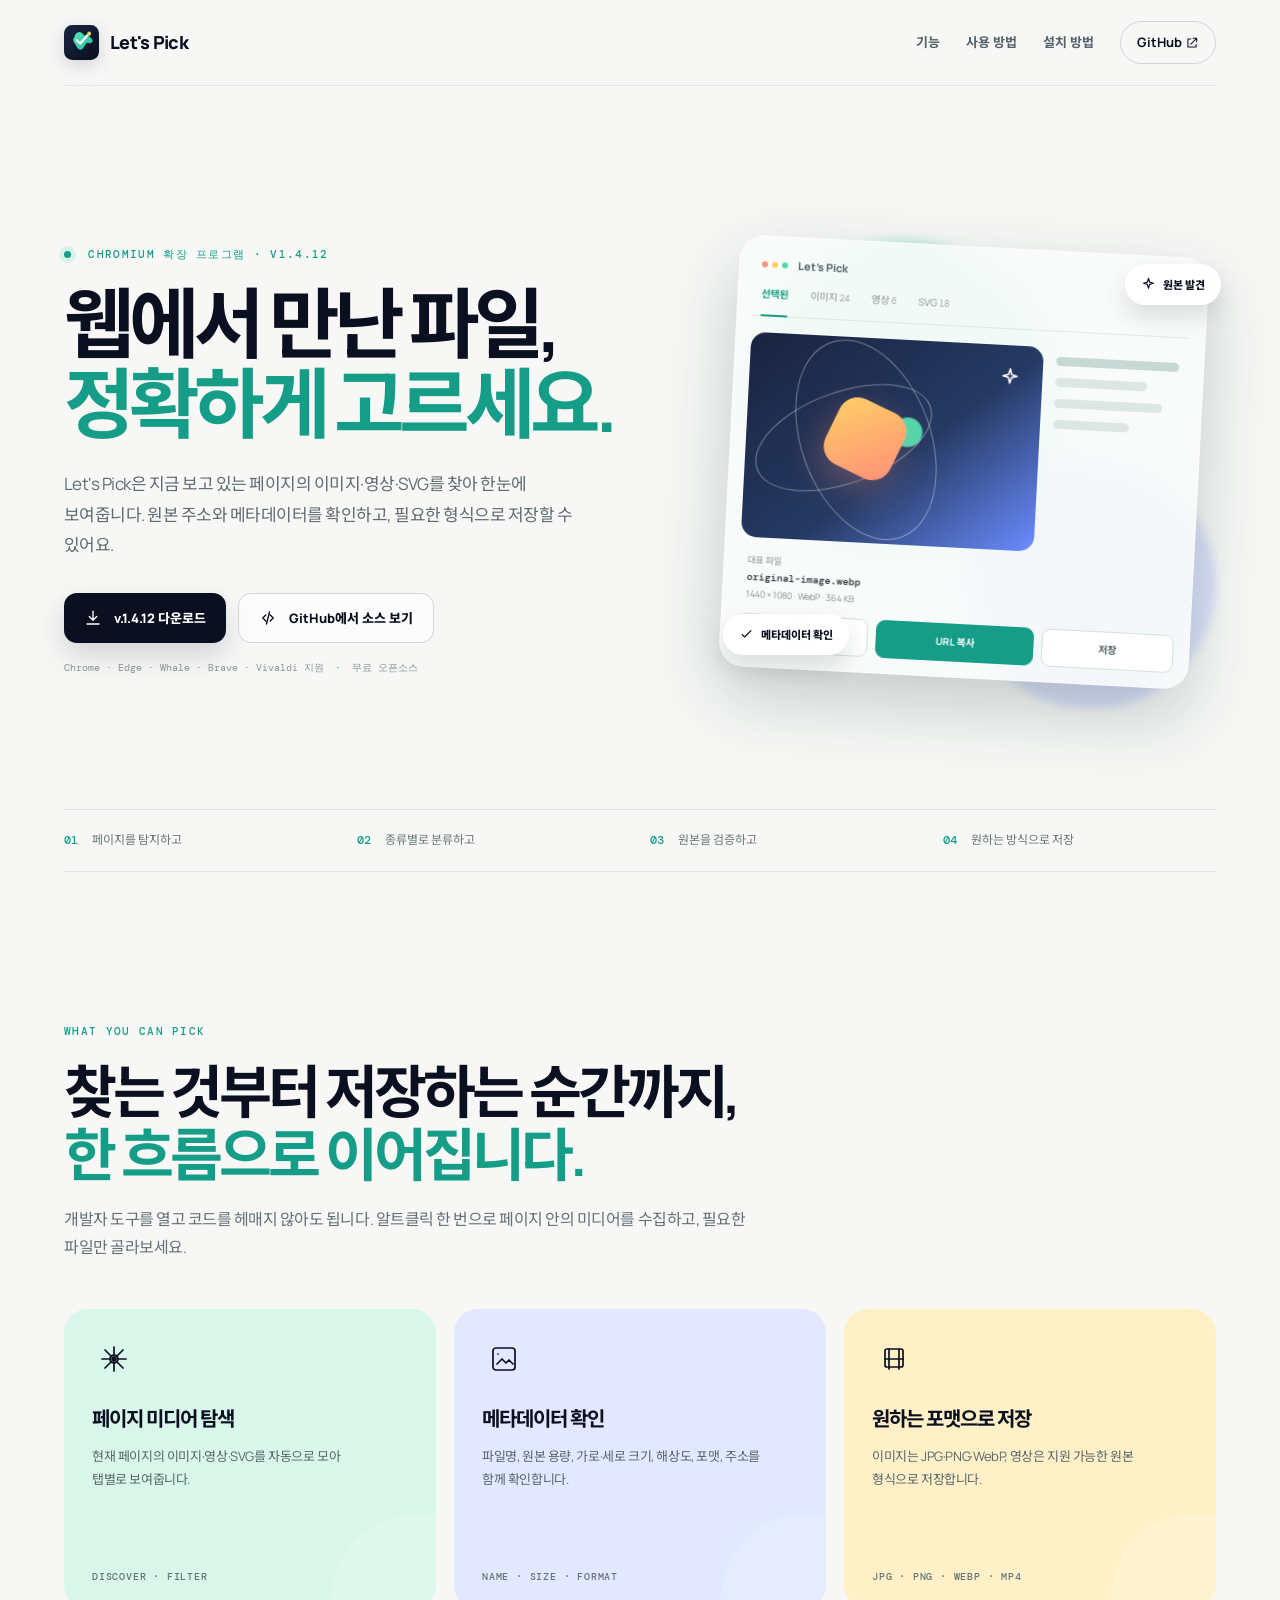
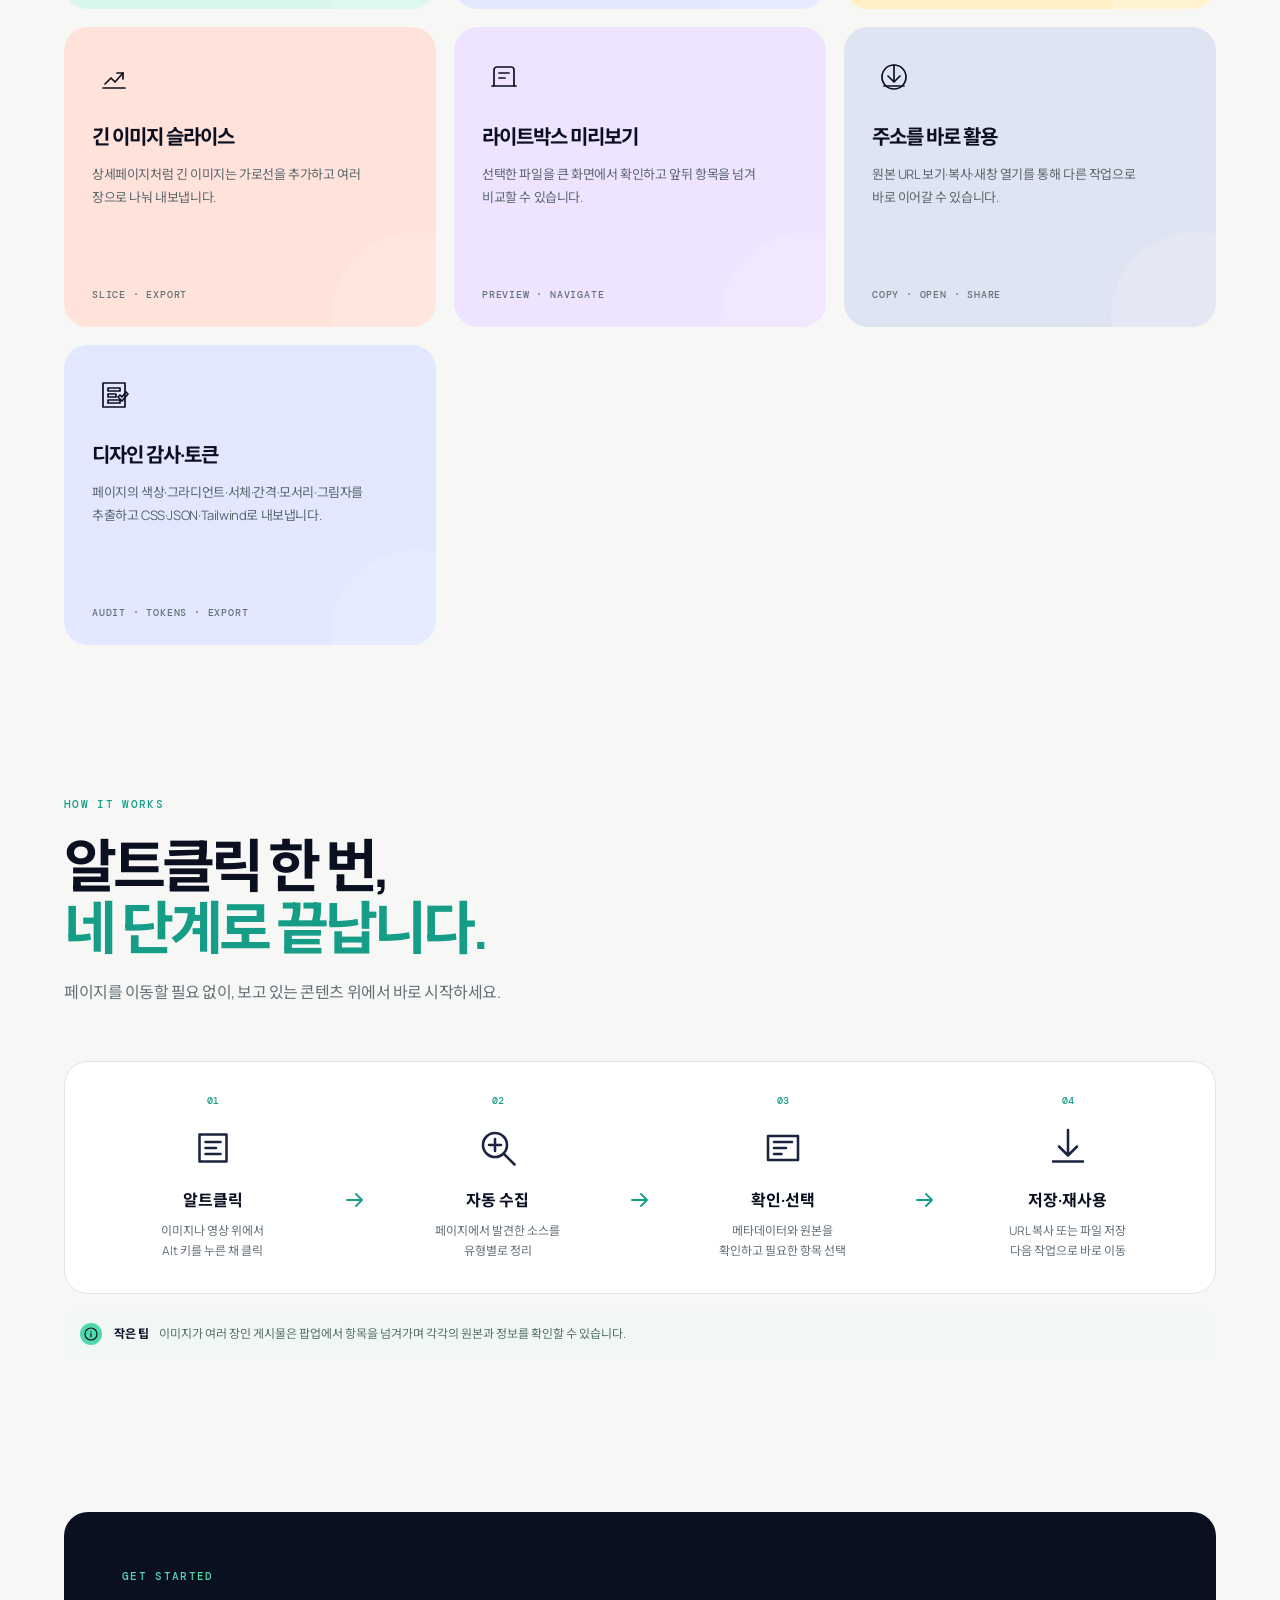
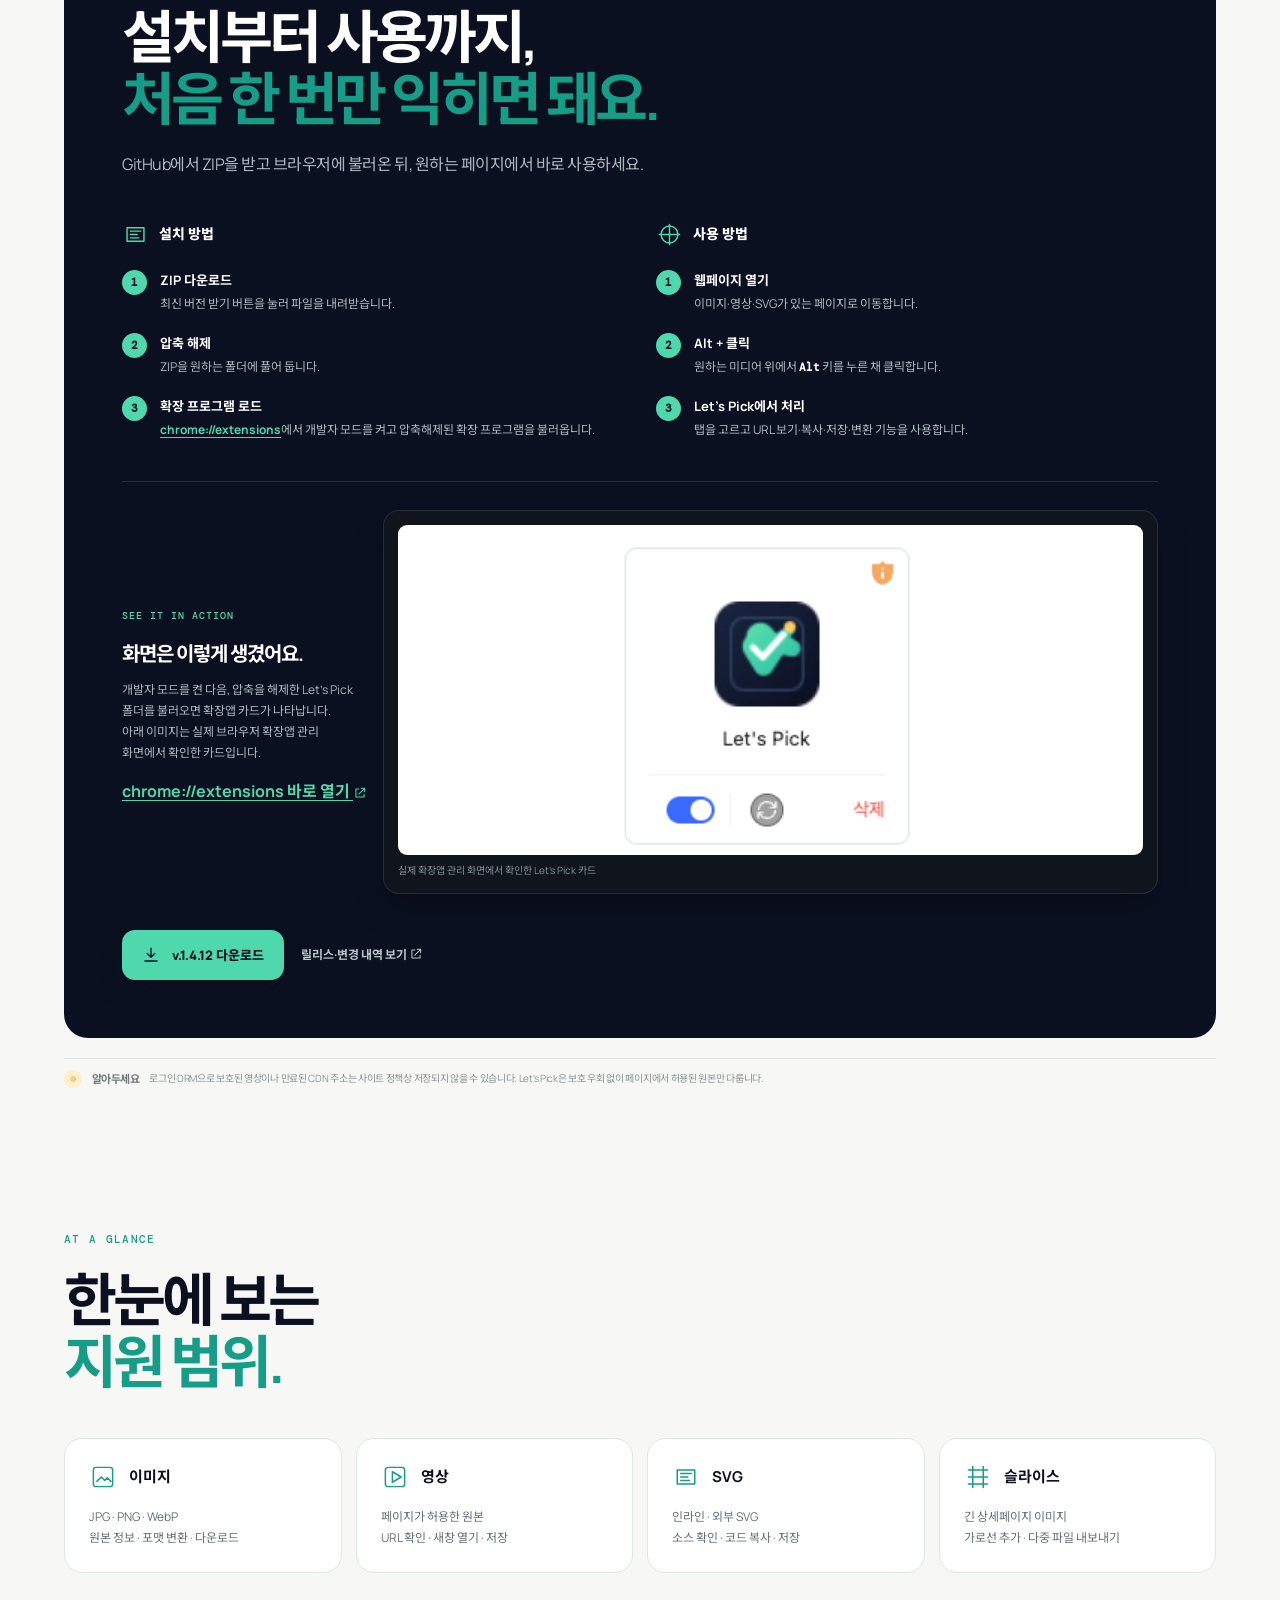
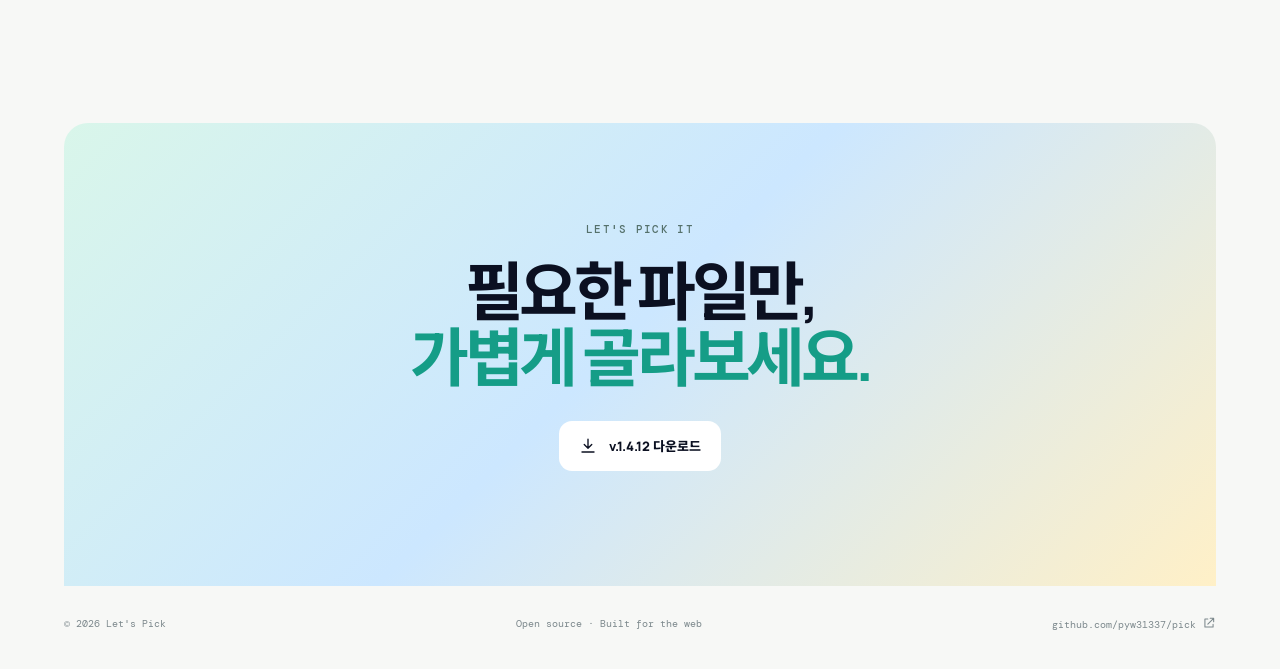
==== commit 9e31892b: "Defer page network interception until inspection" ====
--- a/index.html
+++ b/index.html
@@ -61,11 +61,11 @@
       <main>
         <section class="hero" aria-labelledby="hero-title">
           <div class="hero-copy">
-          <p class="eyebrow"><span class="status-dot"></span> Chromium 확장 프로그램 · v1.4.11</p>
+          <p class="eyebrow"><span class="status-dot"></span> Chromium 확장 프로그램 · v1.4.12</p>
             <h1 id="hero-title">웹에서 만난 파일,<br /><em>정확하게 고르세요.</em></h1>
             <p class="hero-lede">Let's Pick은 지금 보고 있는 페이지의 이미지·영상·SVG를 찾아 한눈에 보여줍니다. 원본 주소와 메타데이터를 확인하고, 필요한 형식으로 저장할 수 있어요.</p>
             <div class="hero-actions">
-              <a class="button button-primary" href="./assets/lets-pick-v1.4.11.zip" download><svg class="button-icon" aria-hidden="true"><use href="#icon-download" /></svg> v.1.4.11 다운로드</a>
+              <a class="button button-primary" href="./assets/lets-pick-v1.4.12.zip" download><svg class="button-icon" aria-hidden="true"><use href="#icon-download" /></svg> v.1.4.12 다운로드</a>
               <a class="button button-secondary" href="https://github.com/pyw31337/pick" target="_blank" rel="noreferrer"><svg class="button-icon" aria-hidden="true"><use href="#icon-source" /></svg> GitHub에서 소스 보기</a>
             </div>
             <p class="microcopy">Chrome · Edge · Whale · Brave · Vivaldi 지원 <span>·</span> 무료 오픈소스</p>
@@ -74,7 +74,7 @@
           <div class="hero-visual" aria-label="Let's Pick 패널 미리보기">
             <div class="glow glow-a"></div><div class="glow glow-b"></div>
             <div class="panel-window">
-              <div class="panel-topbar"><span class="window-dots"><i></i><i></i><i></i></span><span class="panel-title">Let's Pick</span><span class="panel-version">1.4.11</span></div>
+              <div class="panel-topbar"><span class="window-dots"><i></i><i></i><i></i></span><span class="panel-title">Let's Pick</span><span class="panel-version">1.4.12</span></div>
               <div class="panel-tabs"><b>선택된</b><span>이미지 <strong>24</strong></span><span>영상 <strong>6</strong></span><span>SVG <strong>18</strong></span></div>
               <div class="panel-preview"><div class="preview-art"><span class="art-orbit orbit-one"></span><span class="art-orbit orbit-two"></span><span class="art-core"></span><svg class="art-star ui-icon" aria-hidden="true"><use href="#icon-spark" /></svg></div><div class="preview-lines"><i></i><i></i><i></i><i></i></div></div>
               <div class="panel-meta"><span>대표 파일</span><b>original-image.webp</b><small>1440 × 1080 · WebP · 364 KB</small></div>
@@ -121,16 +121,16 @@
             </div>
             <div class="install-screenshot">
               <div class="screenshot-copy"><span class="screenshot-kicker">SEE IT IN ACTION</span><h3>화면은 이렇게 생겼어요.</h3><p>개발자 모드를 켠 다음, 압축을 해제한 Let's Pick 폴더를 불러오면 확장앱 카드가 나타납니다. 아래 이미지는 실제 브라우저 확장앱 관리 화면에서 확인한 카드입니다.</p><a class="inline-link" href="chrome://extensions">chrome://extensions 바로 열기 <svg class="ui-icon ui-icon-inline" aria-hidden="true"><use href="#icon-external" /></svg></a></div>
-              <figure><img src="./assets/chrome-extensions-install.png?v=1.4.11" alt="실제 브라우저 확장앱 관리 화면에 표시된 Let's Pick 카드" /><figcaption>실제 확장앱 관리 화면에서 확인한 Let's Pick 카드</figcaption></figure>
+              <figure><img src="./assets/chrome-extensions-install.png?v=1.4.12" alt="실제 브라우저 확장앱 관리 화면에 표시된 Let's Pick 카드" /><figcaption>실제 확장앱 관리 화면에서 확인한 Let's Pick 카드</figcaption></figure>
             </div>
-            <div class="install-actions"><a class="button button-primary" href="./assets/lets-pick-v1.4.11.zip" download><svg class="button-icon" aria-hidden="true"><use href="#icon-download" /></svg> v.1.4.11 다운로드</a><a class="text-link" href="https://github.com/pyw31337/pick/releases" target="_blank" rel="noreferrer">릴리스·변경 내역 보기 <svg class="ui-icon ui-icon-inline" aria-hidden="true"><use href="#icon-external" /></svg></a></div>
+            <div class="install-actions"><a class="button button-primary" href="./assets/lets-pick-v1.4.12.zip" download><svg class="button-icon" aria-hidden="true"><use href="#icon-download" /></svg> v.1.4.12 다운로드</a><a class="text-link" href="https://github.com/pyw31337/pick/releases" target="_blank" rel="noreferrer">릴리스·변경 내역 보기 <svg class="ui-icon ui-icon-inline" aria-hidden="true"><use href="#icon-external" /></svg></a></div>
           </div>
           <aside class="note-card note-foot"><svg class="note-mark ui-icon" aria-hidden="true"><use href="#icon-info" /></svg><h3>알아두세요</h3><p>로그인·DRM으로 보호된 영상이나 만료된 CDN 주소는 사이트 정책상 저장되지 않을 수 있습니다. Let's Pick은 보호 우회 없이 페이지에서 허용된 원본만 다룹니다.</p></aside>
         </section>
 
         <section class="details-section" aria-labelledby="details-title"><div class="section-heading"><p class="eyebrow">AT A GLANCE</p><h2 id="details-title">한눈에 보는<br /><em>지원 범위.</em></h2></div><div class="details-grid"><div class="detail-item"><div class="detail-top"><span class="detail-symbol icon-line"><svg viewBox="0 0 32 32"><rect x="5" y="5" width="22" height="22" rx="3"/><path d="M9 21 14 16l4 4 3-3 4 4"/></svg></span><strong>이미지</strong></div><p>JPG · PNG · WebP<br />원본 정보 · 포맷 변환 · 다운로드</p></div><div class="detail-item"><div class="detail-top"><span class="detail-symbol icon-line"><svg viewBox="0 0 32 32"><path d="m13 10 10 6-10 6V10Z"/><rect x="5" y="5" width="22" height="22" rx="3"/></svg></span><strong>영상</strong></div><p>페이지가 허용한 원본<br />URL 확인 · 새창 열기 · 저장</p></div><div class="detail-item"><div class="detail-top"><span class="detail-symbol icon-line"><svg viewBox="0 0 32 32"><path d="M6 8h20v16H6z"/><path d="M10 12h12M10 16h8M10 20h10"/></svg></span><strong>SVG</strong></div><p>인라인 · 외부 SVG<br />소스 확인 · 코드 복사 · 저장</p></div><div class="detail-item"><div class="detail-top"><span class="detail-symbol icon-line"><svg viewBox="0 0 32 32"><path d="M5 8h22M5 16h22M5 24h22"/><path d="M10 4v24M22 4v24"/></svg></span><strong>슬라이스</strong></div><p>긴 상세페이지 이미지<br />가로선 추가 · 다중 파일 내보내기</p></div></div></section>
 
-        <section class="closing" aria-labelledby="closing-title"><p class="eyebrow">LET'S PICK IT</p><h2 id="closing-title">필요한 파일만,<br /><em>가볍게 골라보세요.</em></h2><a class="button button-light" href="./assets/lets-pick-v1.4.11.zip" download><svg class="button-icon" aria-hidden="true"><use href="#icon-download" /></svg> v.1.4.11 다운로드</a></section>
+        <section class="closing" aria-labelledby="closing-title"><p class="eyebrow">LET'S PICK IT</p><h2 id="closing-title">필요한 파일만,<br /><em>가볍게 골라보세요.</em></h2><a class="button button-light" href="./assets/lets-pick-v1.4.12.zip" download><svg class="button-icon" aria-hidden="true"><use href="#icon-download" /></svg> v.1.4.12 다운로드</a></section>
       </main>
 
       <footer class="site-footer"><span>© 2026 Let's Pick</span><span>Open source · Built for the web</span><a href="https://github.com/pyw31337/pick" target="_blank" rel="noreferrer">github.com/pyw31337/pick <svg class="ui-icon ui-icon-inline" aria-hidden="true"><use href="#icon-external" /></svg></a></footer>
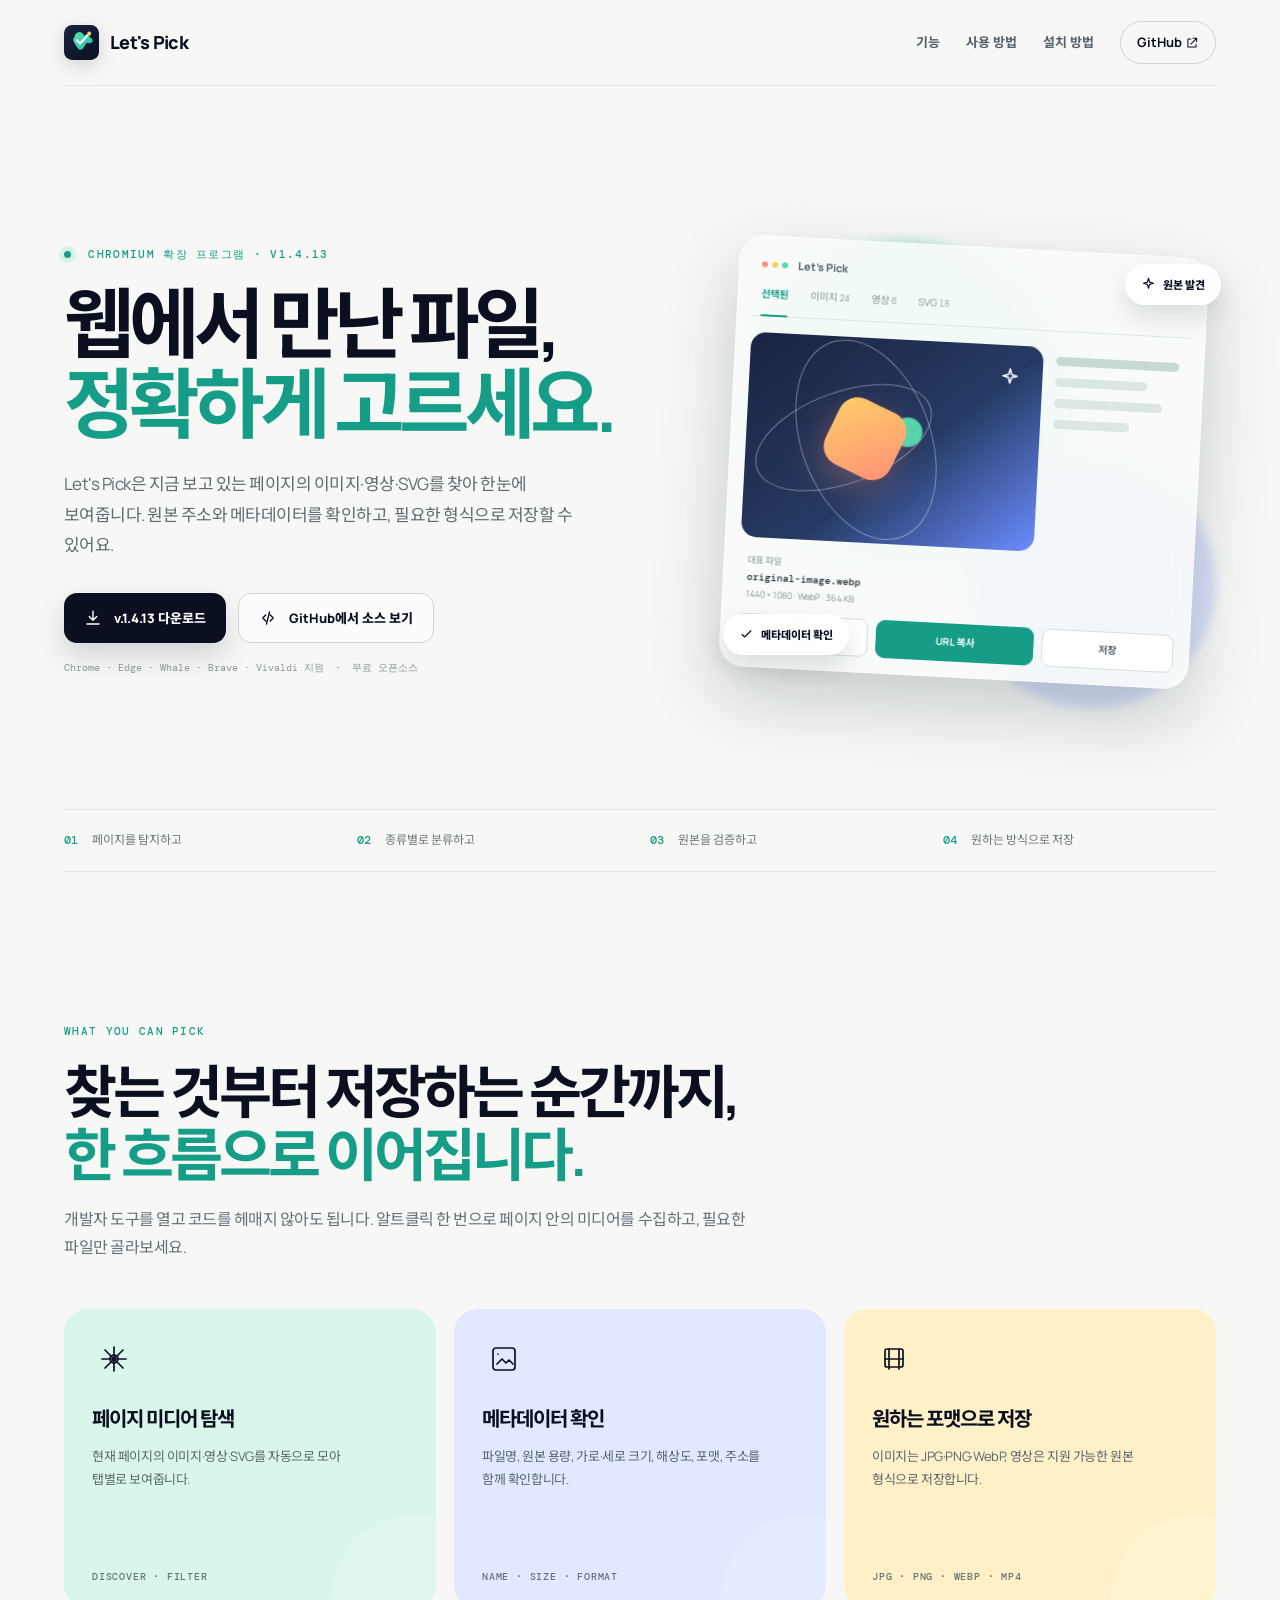
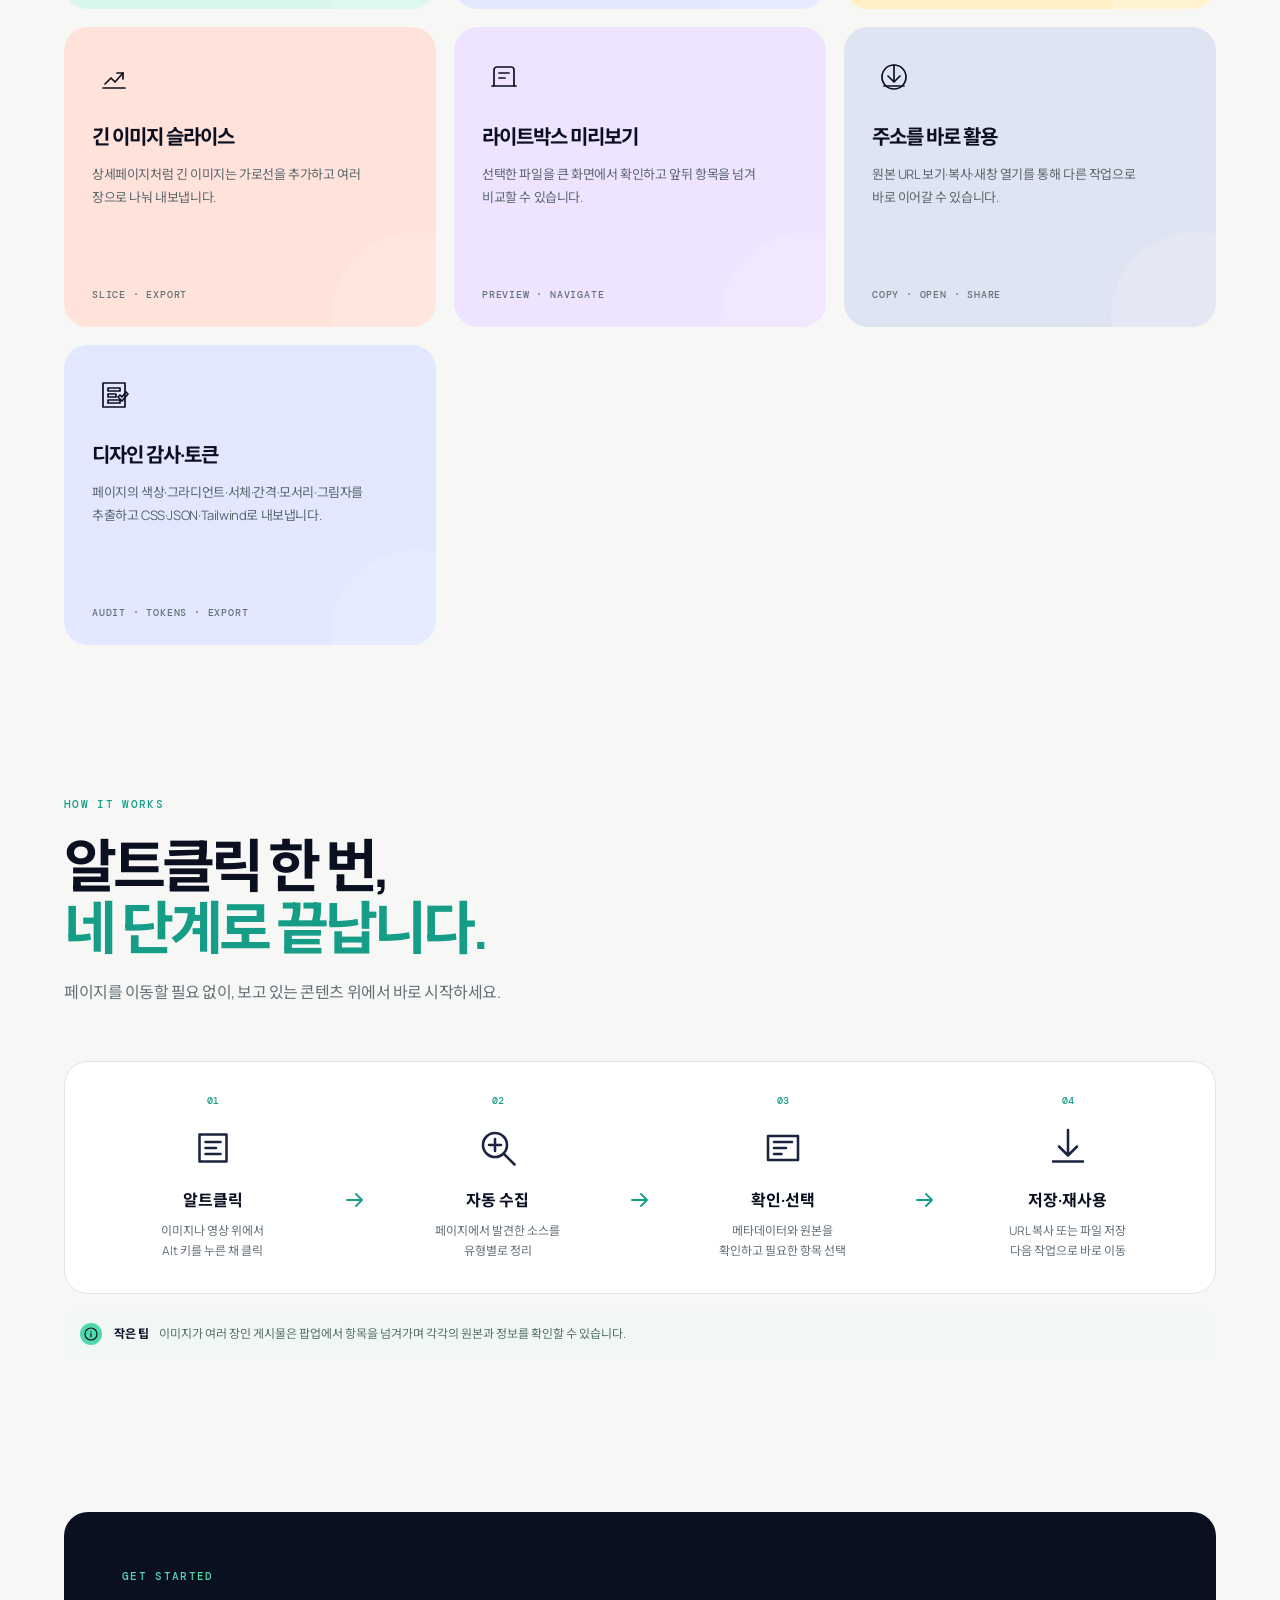
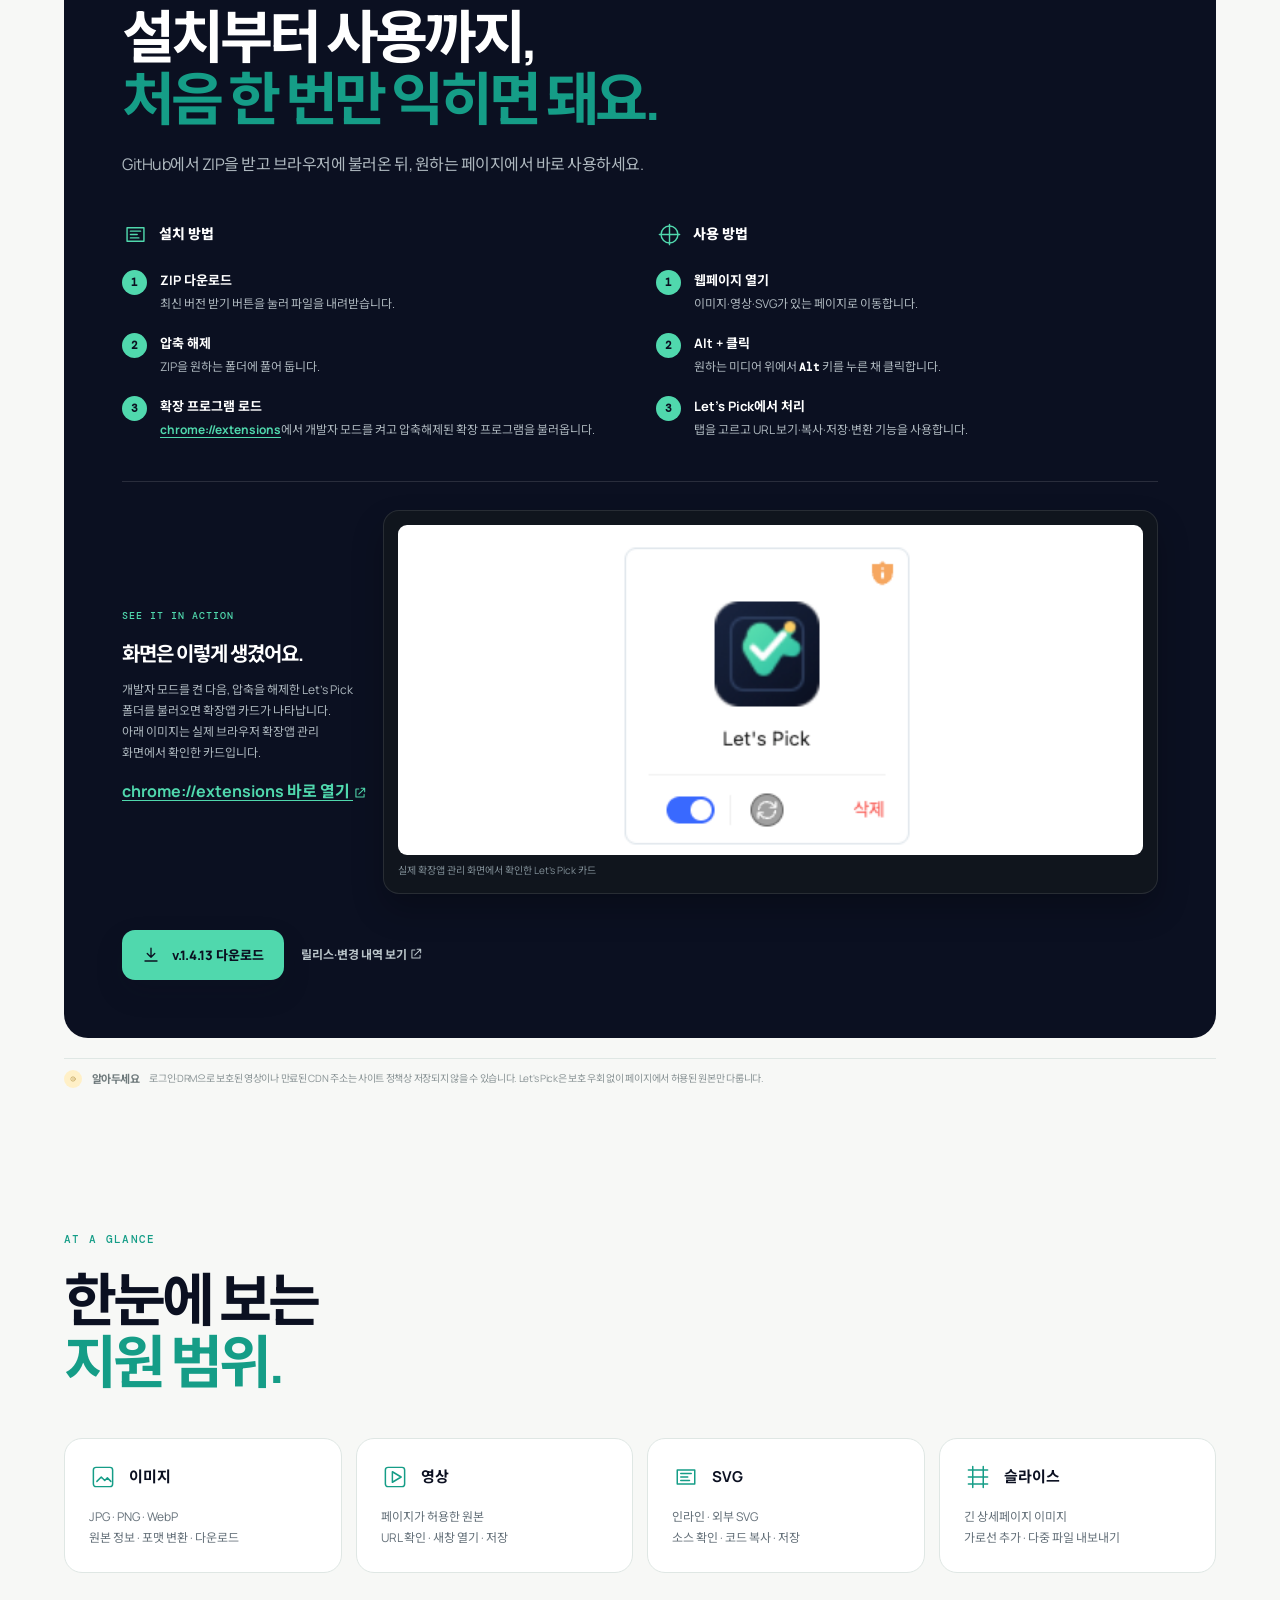
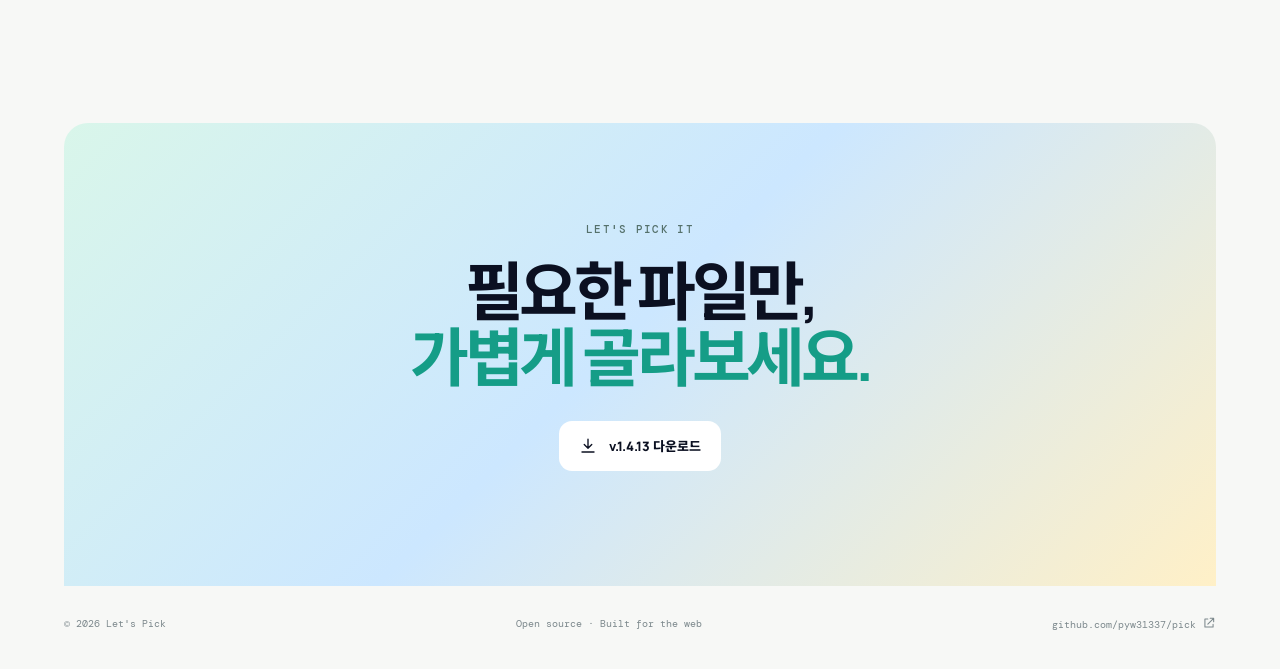
==== commit aa710c99: "Stabilize extension runtime and cache lifecycles" ====
--- a/index.html
+++ b/index.html
@@ -61,11 +61,11 @@
       <main>
         <section class="hero" aria-labelledby="hero-title">
           <div class="hero-copy">
-          <p class="eyebrow"><span class="status-dot"></span> Chromium 확장 프로그램 · v1.4.12</p>
+          <p class="eyebrow"><span class="status-dot"></span> Chromium 확장 프로그램 · v1.4.13</p>
             <h1 id="hero-title">웹에서 만난 파일,<br /><em>정확하게 고르세요.</em></h1>
             <p class="hero-lede">Let's Pick은 지금 보고 있는 페이지의 이미지·영상·SVG를 찾아 한눈에 보여줍니다. 원본 주소와 메타데이터를 확인하고, 필요한 형식으로 저장할 수 있어요.</p>
             <div class="hero-actions">
-              <a class="button button-primary" href="./assets/lets-pick-v1.4.12.zip" download><svg class="button-icon" aria-hidden="true"><use href="#icon-download" /></svg> v.1.4.12 다운로드</a>
+              <a class="button button-primary" href="./assets/lets-pick-v1.4.13.zip" download><svg class="button-icon" aria-hidden="true"><use href="#icon-download" /></svg> v.1.4.13 다운로드</a>
               <a class="button button-secondary" href="https://github.com/pyw31337/pick" target="_blank" rel="noreferrer"><svg class="button-icon" aria-hidden="true"><use href="#icon-source" /></svg> GitHub에서 소스 보기</a>
             </div>
             <p class="microcopy">Chrome · Edge · Whale · Brave · Vivaldi 지원 <span>·</span> 무료 오픈소스</p>
@@ -74,7 +74,7 @@
           <div class="hero-visual" aria-label="Let's Pick 패널 미리보기">
             <div class="glow glow-a"></div><div class="glow glow-b"></div>
             <div class="panel-window">
-              <div class="panel-topbar"><span class="window-dots"><i></i><i></i><i></i></span><span class="panel-title">Let's Pick</span><span class="panel-version">1.4.12</span></div>
+              <div class="panel-topbar"><span class="window-dots"><i></i><i></i><i></i></span><span class="panel-title">Let's Pick</span><span class="panel-version">1.4.13</span></div>
               <div class="panel-tabs"><b>선택된</b><span>이미지 <strong>24</strong></span><span>영상 <strong>6</strong></span><span>SVG <strong>18</strong></span></div>
               <div class="panel-preview"><div class="preview-art"><span class="art-orbit orbit-one"></span><span class="art-orbit orbit-two"></span><span class="art-core"></span><svg class="art-star ui-icon" aria-hidden="true"><use href="#icon-spark" /></svg></div><div class="preview-lines"><i></i><i></i><i></i><i></i></div></div>
               <div class="panel-meta"><span>대표 파일</span><b>original-image.webp</b><small>1440 × 1080 · WebP · 364 KB</small></div>
@@ -121,16 +121,16 @@
             </div>
             <div class="install-screenshot">
               <div class="screenshot-copy"><span class="screenshot-kicker">SEE IT IN ACTION</span><h3>화면은 이렇게 생겼어요.</h3><p>개발자 모드를 켠 다음, 압축을 해제한 Let's Pick 폴더를 불러오면 확장앱 카드가 나타납니다. 아래 이미지는 실제 브라우저 확장앱 관리 화면에서 확인한 카드입니다.</p><a class="inline-link" href="chrome://extensions">chrome://extensions 바로 열기 <svg class="ui-icon ui-icon-inline" aria-hidden="true"><use href="#icon-external" /></svg></a></div>
-              <figure><img src="./assets/chrome-extensions-install.png?v=1.4.12" alt="실제 브라우저 확장앱 관리 화면에 표시된 Let's Pick 카드" /><figcaption>실제 확장앱 관리 화면에서 확인한 Let's Pick 카드</figcaption></figure>
+              <figure><img src="./assets/chrome-extensions-install.png?v=1.4.13" alt="실제 브라우저 확장앱 관리 화면에 표시된 Let's Pick 카드" /><figcaption>실제 확장앱 관리 화면에서 확인한 Let's Pick 카드</figcaption></figure>
             </div>
-            <div class="install-actions"><a class="button button-primary" href="./assets/lets-pick-v1.4.12.zip" download><svg class="button-icon" aria-hidden="true"><use href="#icon-download" /></svg> v.1.4.12 다운로드</a><a class="text-link" href="https://github.com/pyw31337/pick/releases" target="_blank" rel="noreferrer">릴리스·변경 내역 보기 <svg class="ui-icon ui-icon-inline" aria-hidden="true"><use href="#icon-external" /></svg></a></div>
+            <div class="install-actions"><a class="button button-primary" href="./assets/lets-pick-v1.4.13.zip" download><svg class="button-icon" aria-hidden="true"><use href="#icon-download" /></svg> v.1.4.13 다운로드</a><a class="text-link" href="https://github.com/pyw31337/pick/releases" target="_blank" rel="noreferrer">릴리스·변경 내역 보기 <svg class="ui-icon ui-icon-inline" aria-hidden="true"><use href="#icon-external" /></svg></a></div>
           </div>
           <aside class="note-card note-foot"><svg class="note-mark ui-icon" aria-hidden="true"><use href="#icon-info" /></svg><h3>알아두세요</h3><p>로그인·DRM으로 보호된 영상이나 만료된 CDN 주소는 사이트 정책상 저장되지 않을 수 있습니다. Let's Pick은 보호 우회 없이 페이지에서 허용된 원본만 다룹니다.</p></aside>
         </section>
 
         <section class="details-section" aria-labelledby="details-title"><div class="section-heading"><p class="eyebrow">AT A GLANCE</p><h2 id="details-title">한눈에 보는<br /><em>지원 범위.</em></h2></div><div class="details-grid"><div class="detail-item"><div class="detail-top"><span class="detail-symbol icon-line"><svg viewBox="0 0 32 32"><rect x="5" y="5" width="22" height="22" rx="3"/><path d="M9 21 14 16l4 4 3-3 4 4"/></svg></span><strong>이미지</strong></div><p>JPG · PNG · WebP<br />원본 정보 · 포맷 변환 · 다운로드</p></div><div class="detail-item"><div class="detail-top"><span class="detail-symbol icon-line"><svg viewBox="0 0 32 32"><path d="m13 10 10 6-10 6V10Z"/><rect x="5" y="5" width="22" height="22" rx="3"/></svg></span><strong>영상</strong></div><p>페이지가 허용한 원본<br />URL 확인 · 새창 열기 · 저장</p></div><div class="detail-item"><div class="detail-top"><span class="detail-symbol icon-line"><svg viewBox="0 0 32 32"><path d="M6 8h20v16H6z"/><path d="M10 12h12M10 16h8M10 20h10"/></svg></span><strong>SVG</strong></div><p>인라인 · 외부 SVG<br />소스 확인 · 코드 복사 · 저장</p></div><div class="detail-item"><div class="detail-top"><span class="detail-symbol icon-line"><svg viewBox="0 0 32 32"><path d="M5 8h22M5 16h22M5 24h22"/><path d="M10 4v24M22 4v24"/></svg></span><strong>슬라이스</strong></div><p>긴 상세페이지 이미지<br />가로선 추가 · 다중 파일 내보내기</p></div></div></section>
 
-        <section class="closing" aria-labelledby="closing-title"><p class="eyebrow">LET'S PICK IT</p><h2 id="closing-title">필요한 파일만,<br /><em>가볍게 골라보세요.</em></h2><a class="button button-light" href="./assets/lets-pick-v1.4.12.zip" download><svg class="button-icon" aria-hidden="true"><use href="#icon-download" /></svg> v.1.4.12 다운로드</a></section>
+        <section class="closing" aria-labelledby="closing-title"><p class="eyebrow">LET'S PICK IT</p><h2 id="closing-title">필요한 파일만,<br /><em>가볍게 골라보세요.</em></h2><a class="button button-light" href="./assets/lets-pick-v1.4.13.zip" download><svg class="button-icon" aria-hidden="true"><use href="#icon-download" /></svg> v.1.4.13 다운로드</a></section>
       </main>
 
       <footer class="site-footer"><span>© 2026 Let's Pick</span><span>Open source · Built for the web</span><a href="https://github.com/pyw31337/pick" target="_blank" rel="noreferrer">github.com/pyw31337/pick <svg class="ui-icon ui-icon-inline" aria-hidden="true"><use href="#icon-external" /></svg></a></footer>
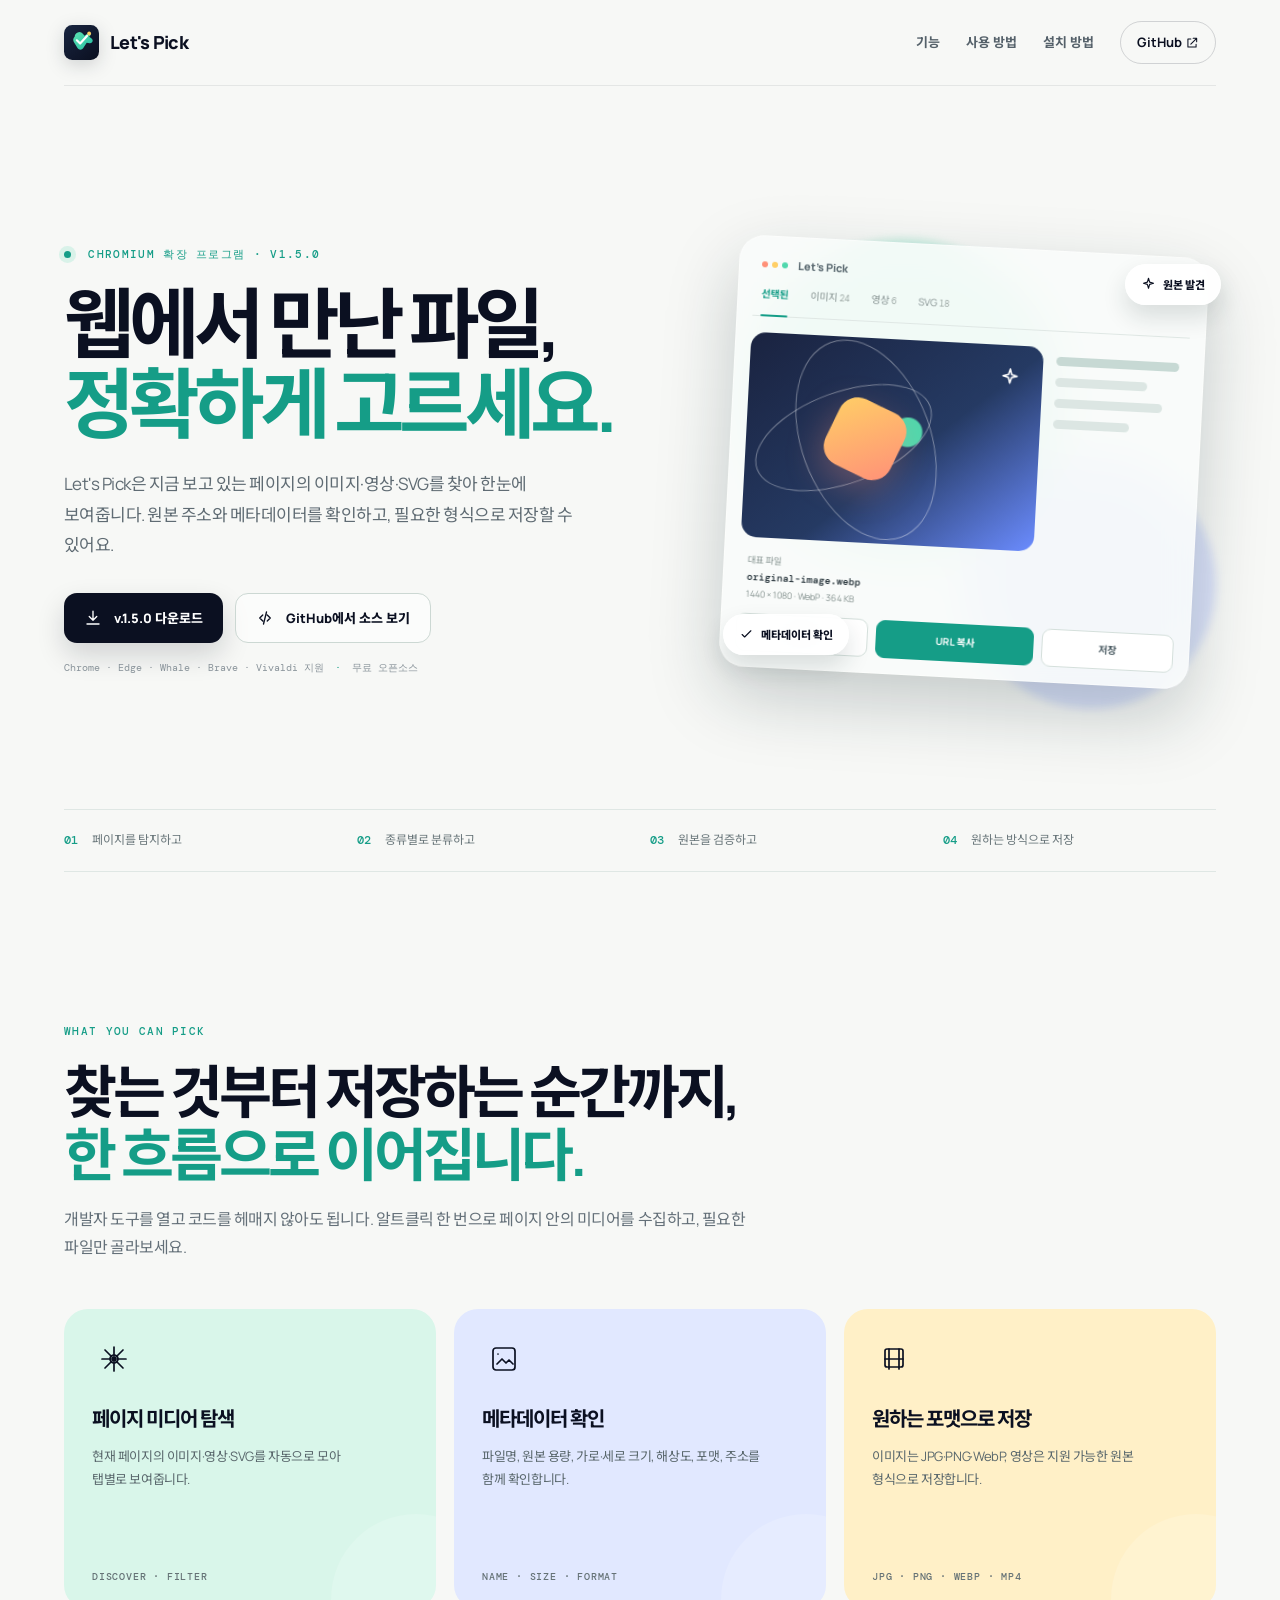
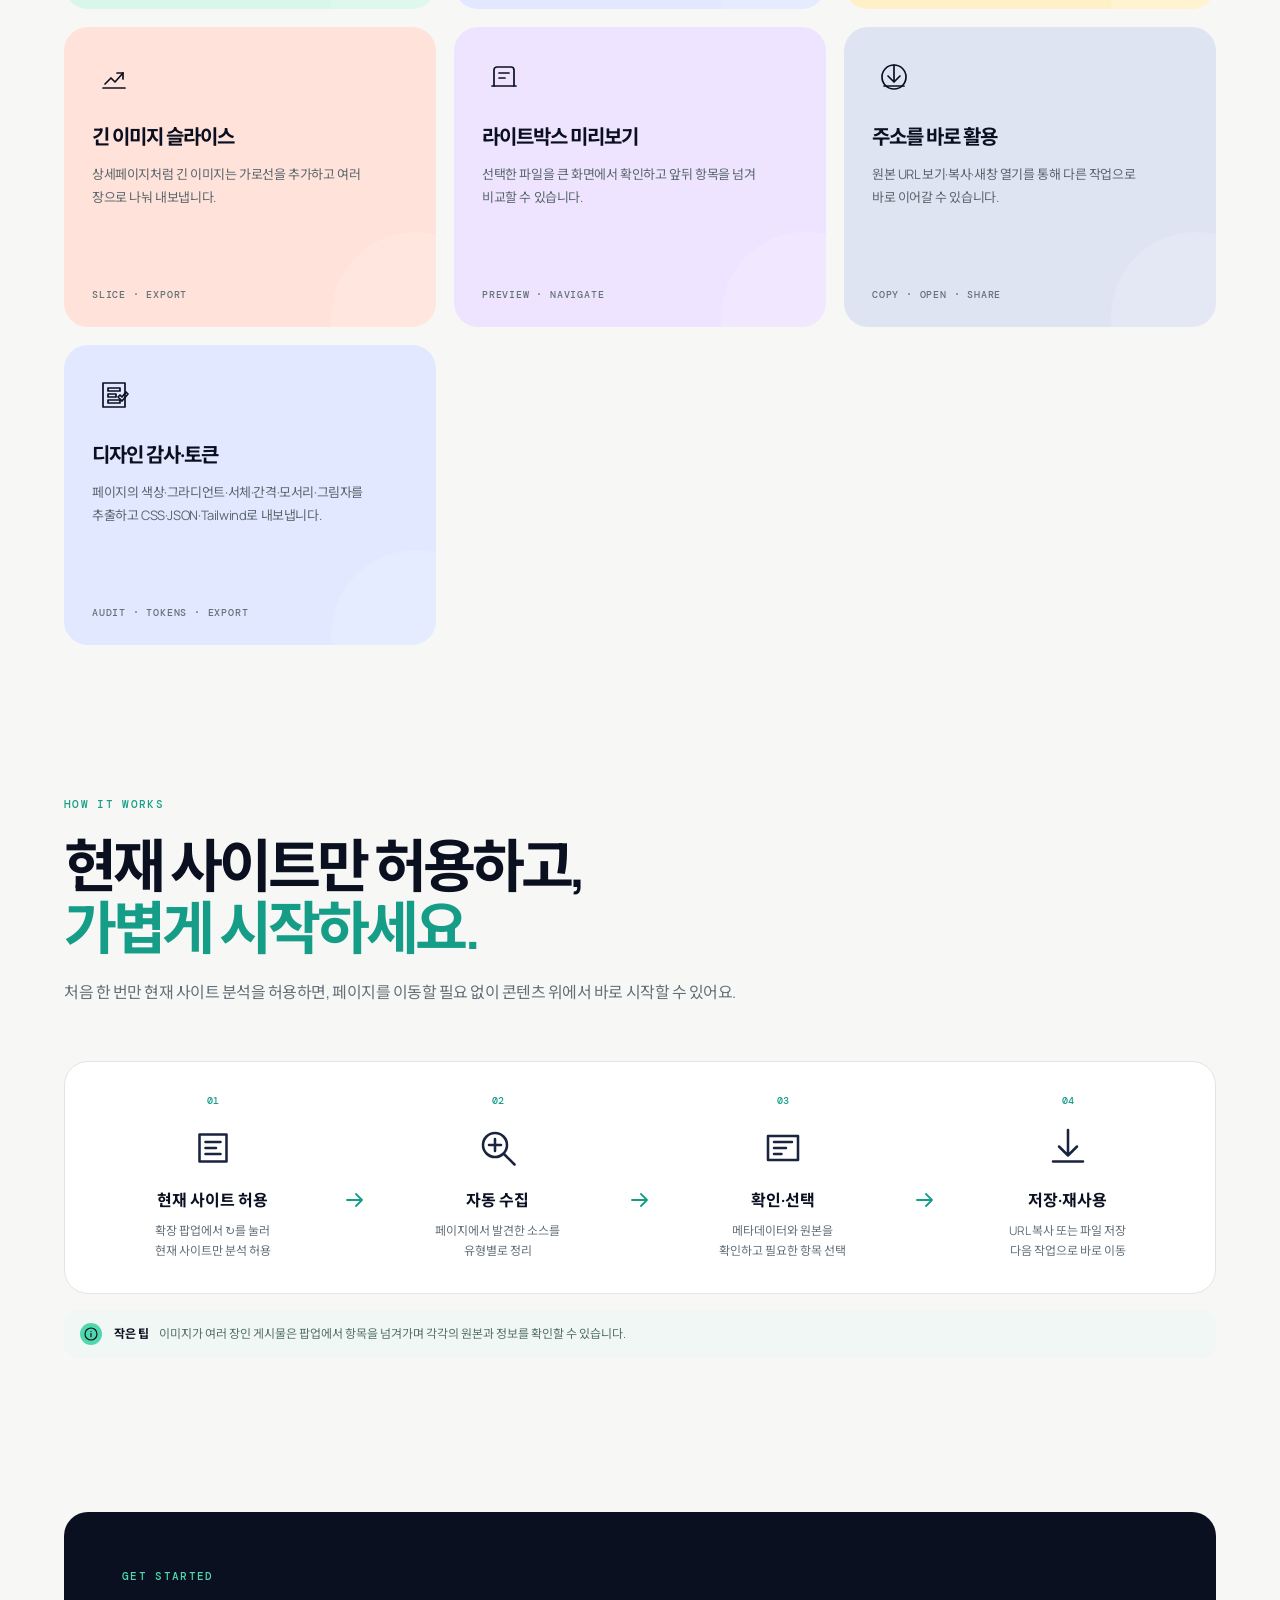
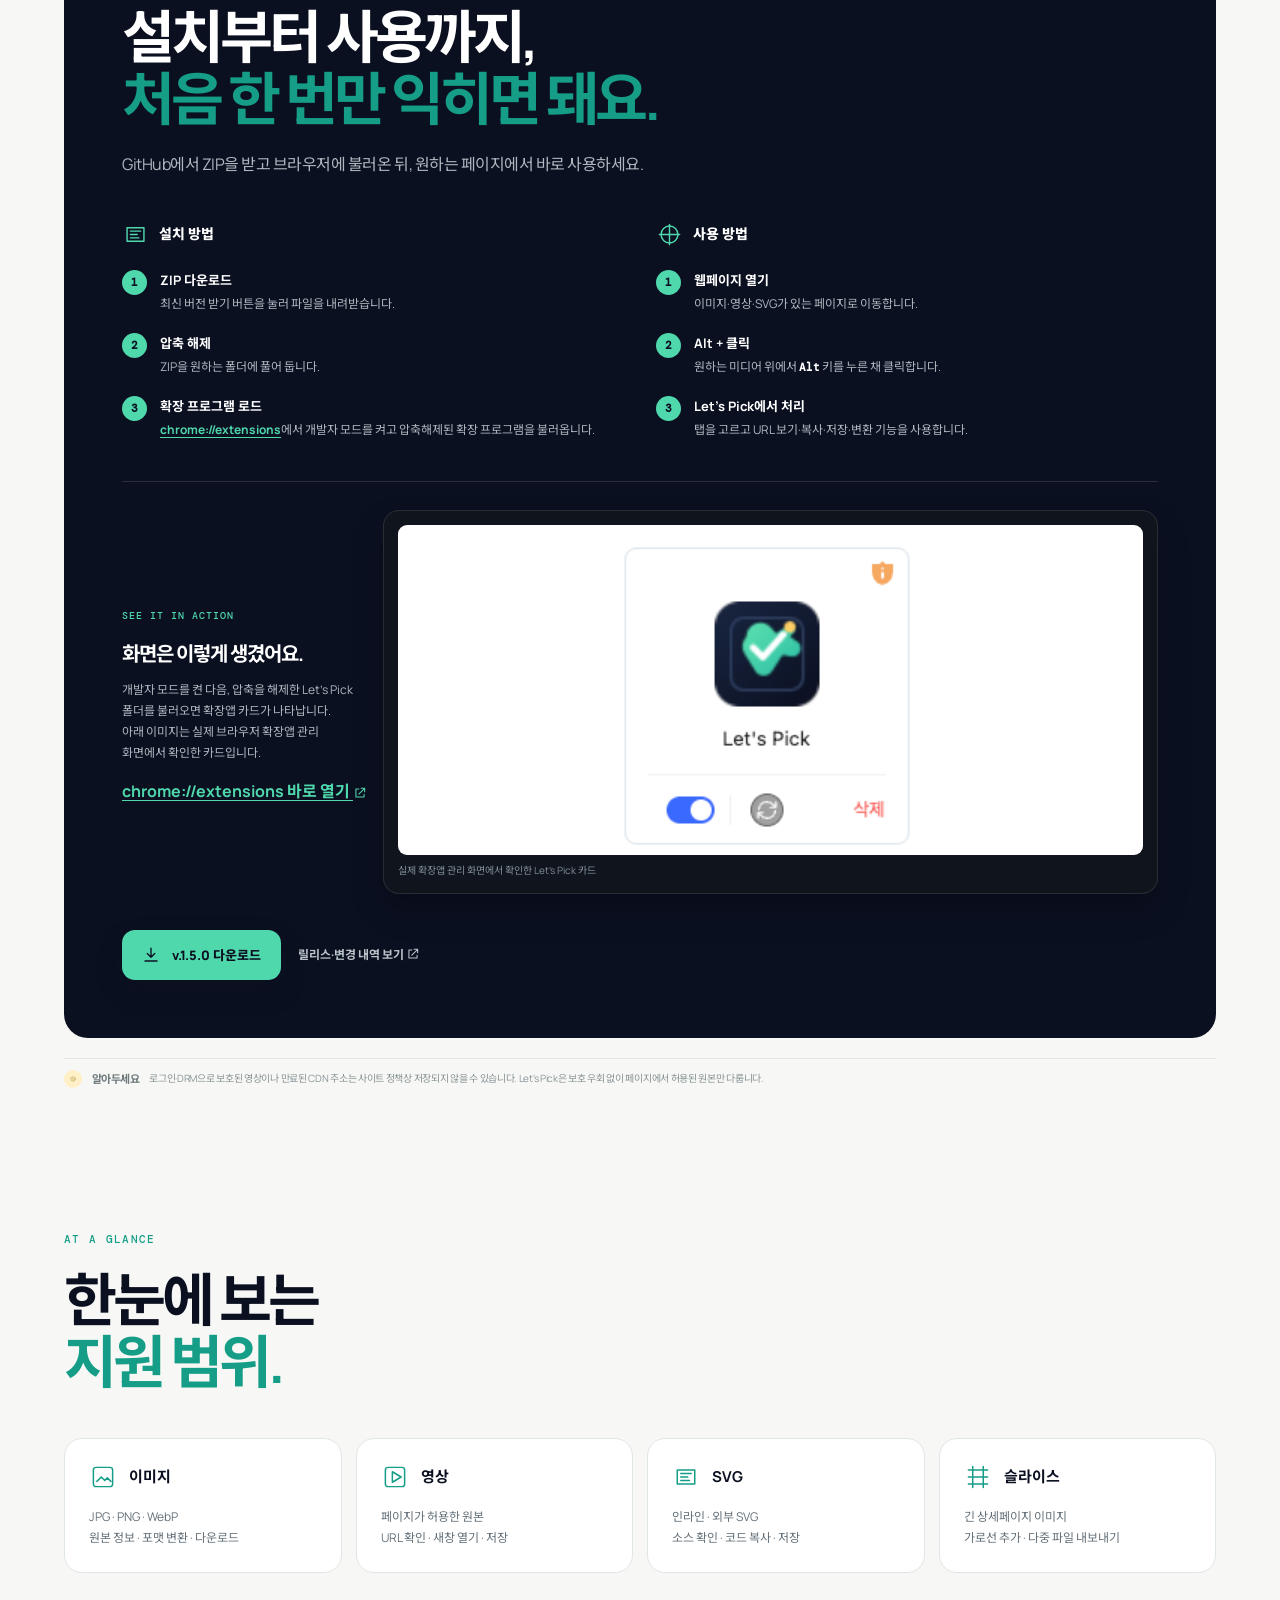
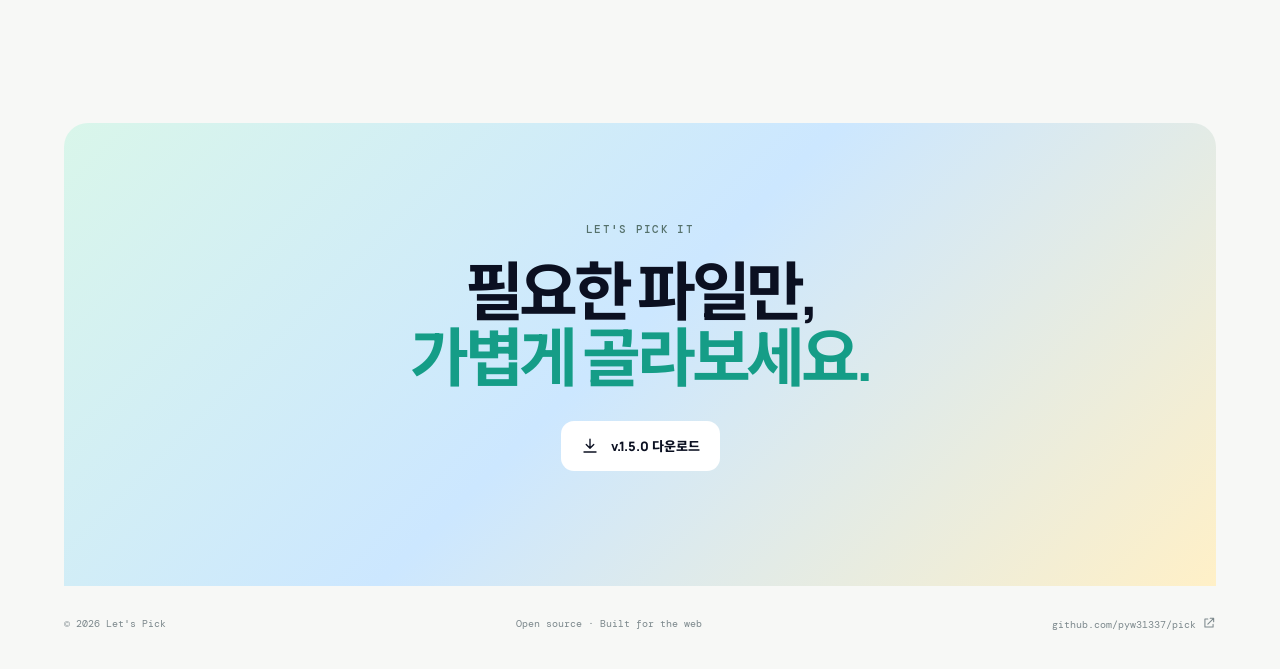
==== commit 2639f446: "feat: make website access explicit and per-site" ====
--- a/index.html
+++ b/index.html
@@ -61,11 +61,11 @@
       <main>
         <section class="hero" aria-labelledby="hero-title">
           <div class="hero-copy">
-          <p class="eyebrow"><span class="status-dot"></span> Chromium 확장 프로그램 · v1.4.13</p>
+          <p class="eyebrow"><span class="status-dot"></span> Chromium 확장 프로그램 · v1.5.0</p>
             <h1 id="hero-title">웹에서 만난 파일,<br /><em>정확하게 고르세요.</em></h1>
             <p class="hero-lede">Let's Pick은 지금 보고 있는 페이지의 이미지·영상·SVG를 찾아 한눈에 보여줍니다. 원본 주소와 메타데이터를 확인하고, 필요한 형식으로 저장할 수 있어요.</p>
             <div class="hero-actions">
-              <a class="button button-primary" href="./assets/lets-pick-v1.4.13.zip" download><svg class="button-icon" aria-hidden="true"><use href="#icon-download" /></svg> v.1.4.13 다운로드</a>
+              <a class="button button-primary" href="./assets/lets-pick-v1.5.0.zip" download><svg class="button-icon" aria-hidden="true"><use href="#icon-download" /></svg> v.1.5.0 다운로드</a>
               <a class="button button-secondary" href="https://github.com/pyw31337/pick" target="_blank" rel="noreferrer"><svg class="button-icon" aria-hidden="true"><use href="#icon-source" /></svg> GitHub에서 소스 보기</a>
             </div>
             <p class="microcopy">Chrome · Edge · Whale · Brave · Vivaldi 지원 <span>·</span> 무료 오픈소스</p>
@@ -74,7 +74,7 @@
           <div class="hero-visual" aria-label="Let's Pick 패널 미리보기">
             <div class="glow glow-a"></div><div class="glow glow-b"></div>
             <div class="panel-window">
-              <div class="panel-topbar"><span class="window-dots"><i></i><i></i><i></i></span><span class="panel-title">Let's Pick</span><span class="panel-version">1.4.13</span></div>
+            <div class="panel-topbar"><span class="window-dots"><i></i><i></i><i></i></span><span class="panel-title">Let's Pick</span><span class="panel-version">1.5.0</span></div>
               <div class="panel-tabs"><b>선택된</b><span>이미지 <strong>24</strong></span><span>영상 <strong>6</strong></span><span>SVG <strong>18</strong></span></div>
               <div class="panel-preview"><div class="preview-art"><span class="art-orbit orbit-one"></span><span class="art-orbit orbit-two"></span><span class="art-core"></span><svg class="art-star ui-icon" aria-hidden="true"><use href="#icon-spark" /></svg></div><div class="preview-lines"><i></i><i></i><i></i><i></i></div></div>
               <div class="panel-meta"><span>대표 파일</span><b>original-image.webp</b><small>1440 × 1080 · WebP · 364 KB</small></div>
@@ -102,9 +102,9 @@
         </section>
 
         <section id="how-it-works" class="how-section" aria-labelledby="how-title">
-          <div class="section-heading"><p class="eyebrow">HOW IT WORKS</p><h2 id="how-title">알트클릭 한 번,<br /><em>네 단계로 끝납니다.</em></h2><p>페이지를 이동할 필요 없이, 보고 있는 콘텐츠 위에서 바로 시작하세요.</p></div>
+          <div class="section-heading"><p class="eyebrow">HOW IT WORKS</p><h2 id="how-title">현재 사이트만 허용하고,<br /><em>가볍게 시작하세요.</em></h2><p>처음 한 번만 현재 사이트 분석을 허용하면, 페이지를 이동할 필요 없이 콘텐츠 위에서 바로 시작할 수 있어요.</p></div>
           <div class="flow-diagram" aria-label="Let's Pick 동작 흐름">
-            <div class="flow-step"><span class="flow-number">01</span><div class="flow-icon icon-line"><svg viewBox="0 0 32 32"><path d="M7 7h18v18H7z"/><path d="M11 12h10M11 16h7M11 20h10"/></svg></div><h3>알트클릭</h3><p>이미지나 영상 위에서<br />Alt 키를 누른 채 클릭</p></div><svg class="flow-arrow ui-icon" aria-hidden="true"><use href="#icon-arrow-right" /></svg>
+            <div class="flow-step"><span class="flow-number">01</span><div class="flow-icon icon-line"><svg viewBox="0 0 32 32"><path d="M7 7h18v18H7z"/><path d="M11 12h10M11 16h7M11 20h10"/></svg></div><h3>현재 사이트 허용</h3><p>확장 팝업에서 ↻를 눌러<br />현재 사이트만 분석 허용</p></div><svg class="flow-arrow ui-icon" aria-hidden="true"><use href="#icon-arrow-right" /></svg>
             <div class="flow-step"><span class="flow-number">02</span><div class="flow-icon icon-line"><svg viewBox="0 0 32 32"><circle cx="14" cy="14" r="8"/><path d="m20 20 7 7M14 10v8M10 14h8"/></svg></div><h3>자동 수집</h3><p>페이지에서 발견한 소스를<br />유형별로 정리</p></div><svg class="flow-arrow ui-icon" aria-hidden="true"><use href="#icon-arrow-right" /></svg>
             <div class="flow-step"><span class="flow-number">03</span><div class="flow-icon icon-line"><svg viewBox="0 0 32 32"><path d="M6 8h20v16H6z"/><path d="M10 12h12M10 16h8M10 20h5"/></svg></div><h3>확인·선택</h3><p>메타데이터와 원본을<br />확인하고 필요한 항목 선택</p></div><svg class="flow-arrow ui-icon" aria-hidden="true"><use href="#icon-arrow-right" /></svg>
             <div class="flow-step"><span class="flow-number">04</span><div class="flow-icon icon-line"><svg viewBox="0 0 32 32"><path d="M16 4v17M10 15l6 6 6-6M6 25h20"/></svg></div><h3>저장·재사용</h3><p>URL 복사 또는 파일 저장<br />다음 작업으로 바로 이동</p></div>
@@ -121,16 +121,16 @@
             </div>
             <div class="install-screenshot">
               <div class="screenshot-copy"><span class="screenshot-kicker">SEE IT IN ACTION</span><h3>화면은 이렇게 생겼어요.</h3><p>개발자 모드를 켠 다음, 압축을 해제한 Let's Pick 폴더를 불러오면 확장앱 카드가 나타납니다. 아래 이미지는 실제 브라우저 확장앱 관리 화면에서 확인한 카드입니다.</p><a class="inline-link" href="chrome://extensions">chrome://extensions 바로 열기 <svg class="ui-icon ui-icon-inline" aria-hidden="true"><use href="#icon-external" /></svg></a></div>
-              <figure><img src="./assets/chrome-extensions-install.png?v=1.4.13" alt="실제 브라우저 확장앱 관리 화면에 표시된 Let's Pick 카드" /><figcaption>실제 확장앱 관리 화면에서 확인한 Let's Pick 카드</figcaption></figure>
+              <figure><img src="./assets/chrome-extensions-install.png?v=1.5.0" alt="실제 브라우저 확장앱 관리 화면에 표시된 Let's Pick 카드" /><figcaption>실제 확장앱 관리 화면에서 확인한 Let's Pick 카드</figcaption></figure>
             </div>
-            <div class="install-actions"><a class="button button-primary" href="./assets/lets-pick-v1.4.13.zip" download><svg class="button-icon" aria-hidden="true"><use href="#icon-download" /></svg> v.1.4.13 다운로드</a><a class="text-link" href="https://github.com/pyw31337/pick/releases" target="_blank" rel="noreferrer">릴리스·변경 내역 보기 <svg class="ui-icon ui-icon-inline" aria-hidden="true"><use href="#icon-external" /></svg></a></div>
+            <div class="install-actions"><a class="button button-primary" href="./assets/lets-pick-v1.5.0.zip" download><svg class="button-icon" aria-hidden="true"><use href="#icon-download" /></svg> v.1.5.0 다운로드</a><a class="text-link" href="https://github.com/pyw31337/pick/releases" target="_blank" rel="noreferrer">릴리스·변경 내역 보기 <svg class="ui-icon ui-icon-inline" aria-hidden="true"><use href="#icon-external" /></svg></a></div>
           </div>
           <aside class="note-card note-foot"><svg class="note-mark ui-icon" aria-hidden="true"><use href="#icon-info" /></svg><h3>알아두세요</h3><p>로그인·DRM으로 보호된 영상이나 만료된 CDN 주소는 사이트 정책상 저장되지 않을 수 있습니다. Let's Pick은 보호 우회 없이 페이지에서 허용된 원본만 다룹니다.</p></aside>
         </section>
 
         <section class="details-section" aria-labelledby="details-title"><div class="section-heading"><p class="eyebrow">AT A GLANCE</p><h2 id="details-title">한눈에 보는<br /><em>지원 범위.</em></h2></div><div class="details-grid"><div class="detail-item"><div class="detail-top"><span class="detail-symbol icon-line"><svg viewBox="0 0 32 32"><rect x="5" y="5" width="22" height="22" rx="3"/><path d="M9 21 14 16l4 4 3-3 4 4"/></svg></span><strong>이미지</strong></div><p>JPG · PNG · WebP<br />원본 정보 · 포맷 변환 · 다운로드</p></div><div class="detail-item"><div class="detail-top"><span class="detail-symbol icon-line"><svg viewBox="0 0 32 32"><path d="m13 10 10 6-10 6V10Z"/><rect x="5" y="5" width="22" height="22" rx="3"/></svg></span><strong>영상</strong></div><p>페이지가 허용한 원본<br />URL 확인 · 새창 열기 · 저장</p></div><div class="detail-item"><div class="detail-top"><span class="detail-symbol icon-line"><svg viewBox="0 0 32 32"><path d="M6 8h20v16H6z"/><path d="M10 12h12M10 16h8M10 20h10"/></svg></span><strong>SVG</strong></div><p>인라인 · 외부 SVG<br />소스 확인 · 코드 복사 · 저장</p></div><div class="detail-item"><div class="detail-top"><span class="detail-symbol icon-line"><svg viewBox="0 0 32 32"><path d="M5 8h22M5 16h22M5 24h22"/><path d="M10 4v24M22 4v24"/></svg></span><strong>슬라이스</strong></div><p>긴 상세페이지 이미지<br />가로선 추가 · 다중 파일 내보내기</p></div></div></section>
 
-        <section class="closing" aria-labelledby="closing-title"><p class="eyebrow">LET'S PICK IT</p><h2 id="closing-title">필요한 파일만,<br /><em>가볍게 골라보세요.</em></h2><a class="button button-light" href="./assets/lets-pick-v1.4.13.zip" download><svg class="button-icon" aria-hidden="true"><use href="#icon-download" /></svg> v.1.4.13 다운로드</a></section>
+        <section class="closing" aria-labelledby="closing-title"><p class="eyebrow">LET'S PICK IT</p><h2 id="closing-title">필요한 파일만,<br /><em>가볍게 골라보세요.</em></h2><a class="button button-light" href="./assets/lets-pick-v1.5.0.zip" download><svg class="button-icon" aria-hidden="true"><use href="#icon-download" /></svg> v.1.5.0 다운로드</a></section>
       </main>
 
       <footer class="site-footer"><span>© 2026 Let's Pick</span><span>Open source · Built for the web</span><a href="https://github.com/pyw31337/pick" target="_blank" rel="noreferrer">github.com/pyw31337/pick <svg class="ui-icon ui-icon-inline" aria-hidden="true"><use href="#icon-external" /></svg></a></footer>
